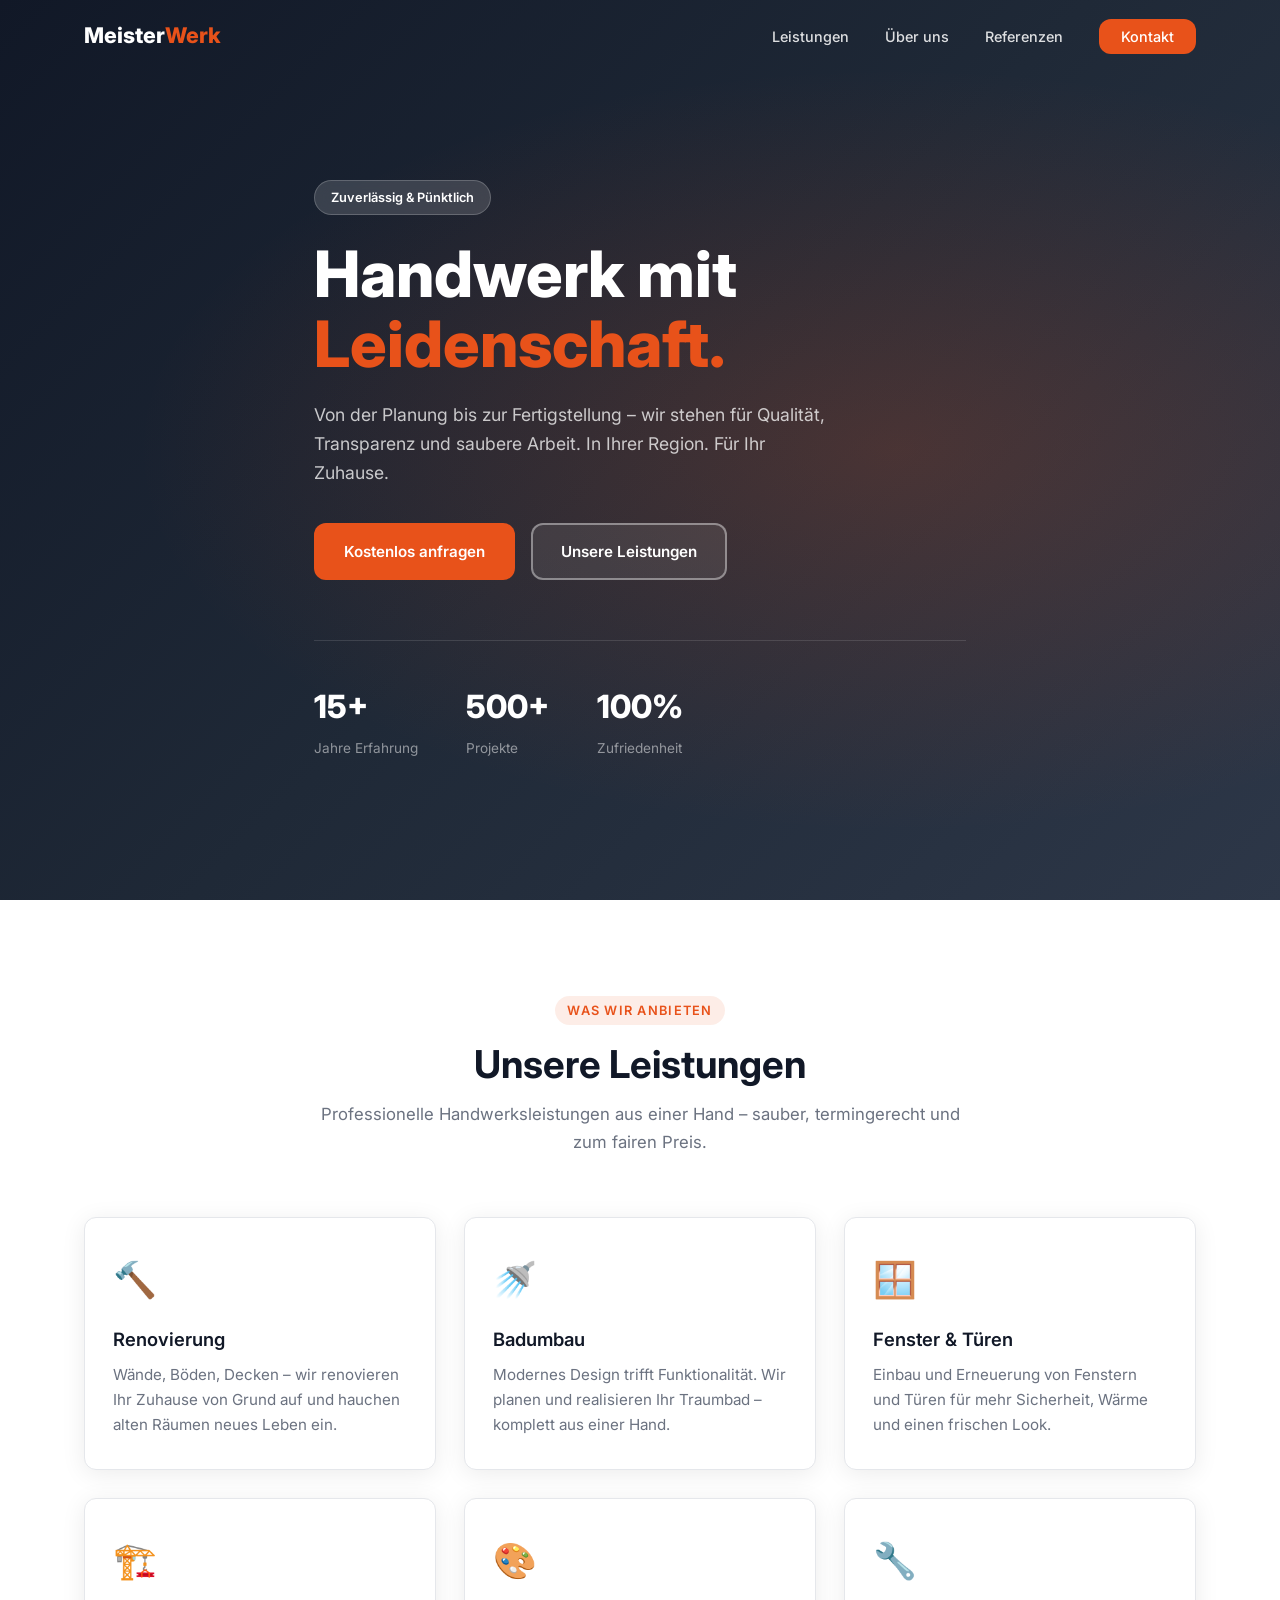
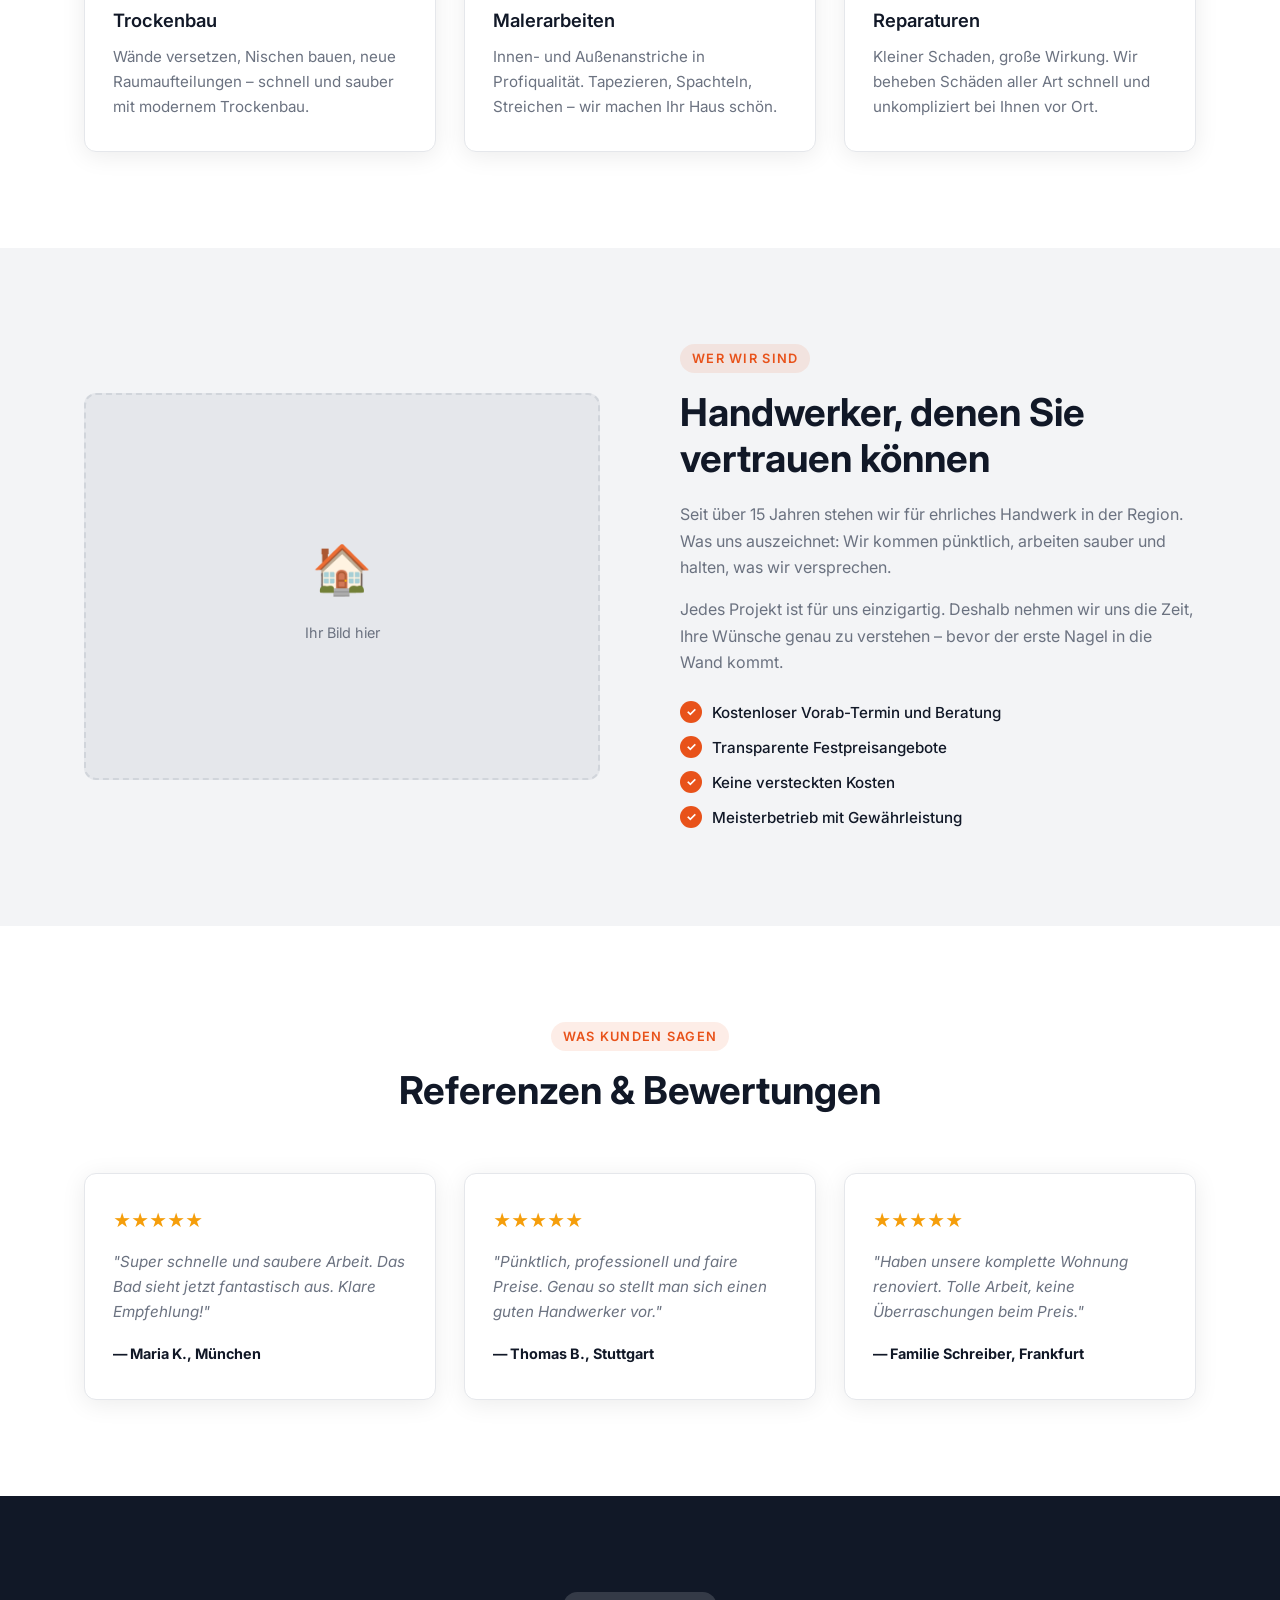
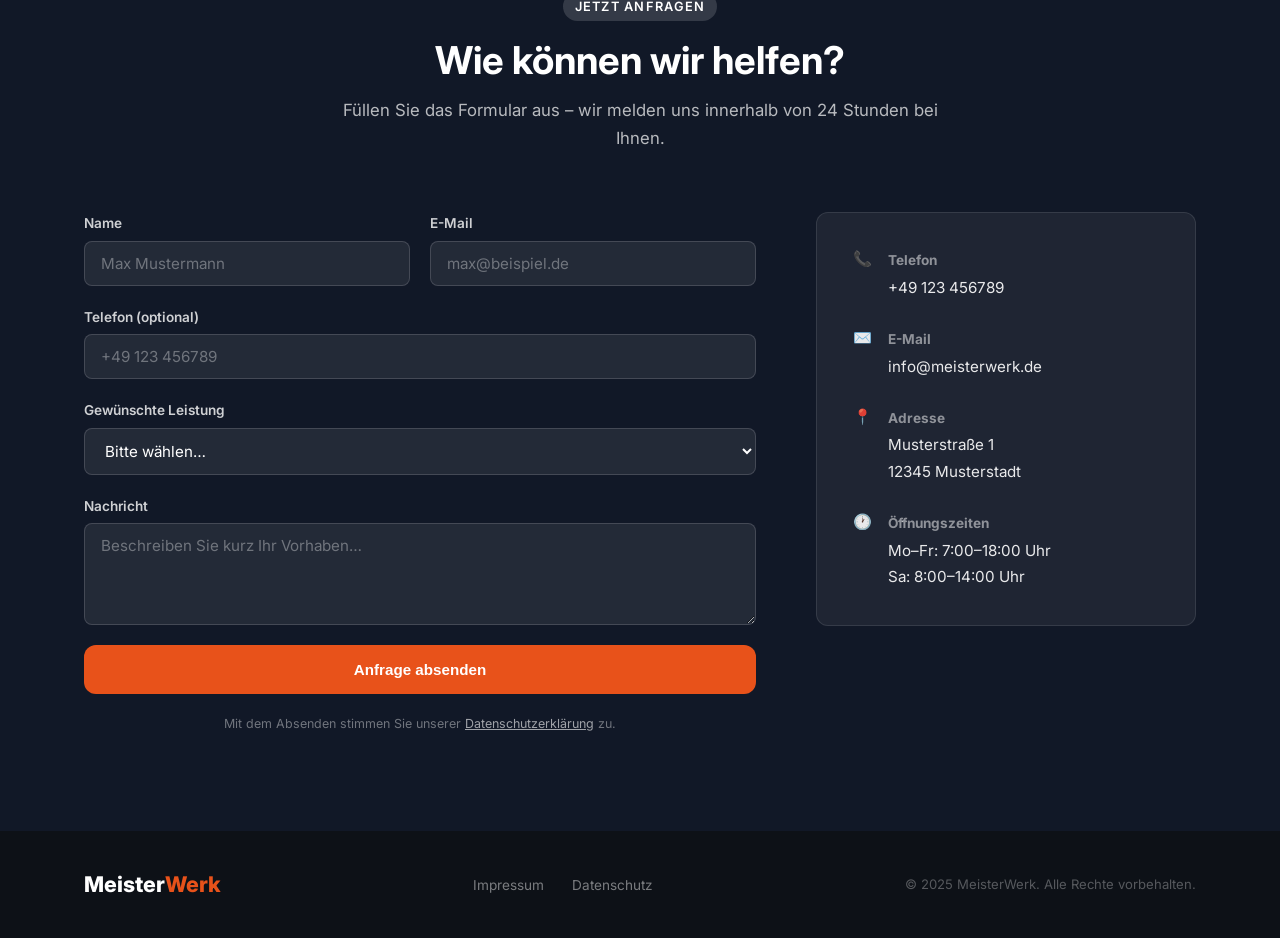
==== index.html @ 9e9d0359 "Initial handwerker website template One-page responsive website for craftsmen/tradespeople. Sections" ====
<!DOCTYPE html>
<html lang="de">
<head>
  <meta charset="UTF-8" />
  <meta name="viewport" content="width=device-width, initial-scale=1.0" />
  <title>MeisterWerk – Ihr Handwerker vor Ort</title>
  <link rel="stylesheet" href="style.css" />
  <link rel="preconnect" href="https://fonts.googleapis.com" />
  <link href="https://fonts.googleapis.com/css2?family=Inter:wght@400;500;600;700;800&display=swap" rel="stylesheet" />
</head>
<body>

  <!-- NAV -->
  <header class="header">
    <nav class="nav container">
      <a href="#" class="logo">Meister<span>Werk</span></a>
      <ul class="nav-links">
        <li><a href="#leistungen">Leistungen</a></li>
        <li><a href="#ueber-uns">Über uns</a></li>
        <li><a href="#referenzen">Referenzen</a></li>
        <li><a href="#kontakt" class="btn-nav">Kontakt</a></li>
      </ul>
      <button class="burger" aria-label="Menü öffnen">
        <span></span><span></span><span></span>
      </button>
    </nav>
  </header>

  <!-- HERO -->
  <section class="hero">
    <div class="hero-bg"></div>
    <div class="container hero-content">
      <span class="badge">Zuverlässig &amp; Pünktlich</span>
      <h1>Handwerk mit<br /><em>Leidenschaft.</em></h1>
      <p>Von der Planung bis zur Fertigstellung – wir stehen für Qualität, Transparenz und saubere Arbeit. In Ihrer Region. Für Ihr Zuhause.</p>
      <div class="hero-cta">
        <a href="#kontakt" class="btn btn-primary">Kostenlos anfragen</a>
        <a href="#leistungen" class="btn btn-outline">Unsere Leistungen</a>
      </div>
      <div class="hero-stats">
        <div class="stat">
          <strong>15+</strong>
          <span>Jahre Erfahrung</span>
        </div>
        <div class="stat">
          <strong>500+</strong>
          <span>Projekte</span>
        </div>
        <div class="stat">
          <strong>100%</strong>
          <span>Zufriedenheit</span>
        </div>
      </div>
    </div>
  </section>

  <!-- LEISTUNGEN -->
  <section class="section" id="leistungen">
    <div class="container">
      <div class="section-header">
        <span class="label">Was wir anbieten</span>
        <h2>Unsere Leistungen</h2>
        <p>Professionelle Handwerksleistungen aus einer Hand – sauber, termingerecht und zum fairen Preis.</p>
      </div>
      <div class="grid grid-3">
        <div class="card">
          <div class="card-icon">🔨</div>
          <h3>Renovierung</h3>
          <p>Wände, Böden, Decken – wir renovieren Ihr Zuhause von Grund auf und hauchen alten Räumen neues Leben ein.</p>
        </div>
        <div class="card">
          <div class="card-icon">🚿</div>
          <h3>Badumbau</h3>
          <p>Modernes Design trifft Funktionalität. Wir planen und realisieren Ihr Traumbad – komplett aus einer Hand.</p>
        </div>
        <div class="card">
          <div class="card-icon">🪟</div>
          <h3>Fenster &amp; Türen</h3>
          <p>Einbau und Erneuerung von Fenstern und Türen für mehr Sicherheit, Wärme und einen frischen Look.</p>
        </div>
        <div class="card">
          <div class="card-icon">🏗️</div>
          <h3>Trockenbau</h3>
          <p>Wände versetzen, Nischen bauen, neue Raumaufteilungen – schnell und sauber mit modernem Trockenbau.</p>
        </div>
        <div class="card">
          <div class="card-icon">🎨</div>
          <h3>Malerarbeiten</h3>
          <p>Innen- und Außenanstriche in Profiqualität. Tapezieren, Spachteln, Streichen – wir machen Ihr Haus schön.</p>
        </div>
        <div class="card">
          <div class="card-icon">🔧</div>
          <h3>Reparaturen</h3>
          <p>Kleiner Schaden, große Wirkung. Wir beheben Schäden aller Art schnell und unkompliziert bei Ihnen vor Ort.</p>
        </div>
      </div>
    </div>
  </section>

  <!-- UBER UNS -->
  <section class="section section-alt" id="ueber-uns">
    <div class="container about-grid">
      <div class="about-image">
        <div class="about-image-placeholder">
          <span>🏠</span>
          <p>Ihr Bild hier</p>
        </div>
      </div>
      <div class="about-text">
        <span class="label">Wer wir sind</span>
        <h2>Handwerker, denen Sie vertrauen können</h2>
        <p>Seit über 15 Jahren stehen wir für ehrliches Handwerk in der Region. Was uns auszeichnet: Wir kommen pünktlich, arbeiten sauber und halten, was wir versprechen.</p>
        <p>Jedes Projekt ist für uns einzigartig. Deshalb nehmen wir uns die Zeit, Ihre Wünsche genau zu verstehen – bevor der erste Nagel in die Wand kommt.</p>
        <ul class="check-list">
          <li>Kostenloser Vorab-Termin und Beratung</li>
          <li>Transparente Festpreisangebote</li>
          <li>Keine versteckten Kosten</li>
          <li>Meisterbetrieb mit Gewährleistung</li>
        </ul>
      </div>
    </div>
  </section>

  <!-- REFERENZEN -->
  <section class="section" id="referenzen">
    <div class="container">
      <div class="section-header">
        <span class="label">Was Kunden sagen</span>
        <h2>Referenzen &amp; Bewertungen</h2>
      </div>
      <div class="grid grid-3">
        <div class="testimonial">
          <div class="stars">★★★★★</div>
          <p>"Super schnelle und saubere Arbeit. Das Bad sieht jetzt fantastisch aus. Klare Empfehlung!"</p>
          <strong>— Maria K., München</strong>
        </div>
        <div class="testimonial">
          <div class="stars">★★★★★</div>
          <p>"Pünktlich, professionell und faire Preise. Genau so stellt man sich einen guten Handwerker vor."</p>
          <strong>— Thomas B., Stuttgart</strong>
        </div>
        <div class="testimonial">
          <div class="stars">★★★★★</div>
          <p>"Haben unsere komplette Wohnung renoviert. Tolle Arbeit, keine Überraschungen beim Preis."</p>
          <strong>— Familie Schreiber, Frankfurt</strong>
        </div>
      </div>
    </div>
  </section>

  <!-- KONTAKT -->
  <section class="section section-dark" id="kontakt">
    <div class="container">
      <div class="section-header section-header-light">
        <span class="label label-light">Jetzt anfragen</span>
        <h2>Wie können wir helfen?</h2>
        <p>Füllen Sie das Formular aus – wir melden uns innerhalb von 24 Stunden bei Ihnen.</p>
      </div>
      <div class="contact-grid">
        <form class="contact-form" onsubmit="handleSubmit(event)">
          <div class="form-row">
            <div class="form-group">
              <label for="name">Name</label>
              <input type="text" id="name" placeholder="Max Mustermann" required />
            </div>
            <div class="form-group">
              <label for="email">E-Mail</label>
              <input type="email" id="email" placeholder="max@beispiel.de" required />
            </div>
          </div>
          <div class="form-group">
            <label for="telefon">Telefon (optional)</label>
            <input type="tel" id="telefon" placeholder="+49 123 456789" />
          </div>
          <div class="form-group">
            <label for="leistung">Gewünschte Leistung</label>
            <select id="leistung">
              <option value="">Bitte wählen…</option>
              <option>Renovierung</option>
              <option>Badumbau</option>
              <option>Fenster &amp; Türen</option>
              <option>Trockenbau</option>
              <option>Malerarbeiten</option>
              <option>Reparaturen</option>
              <option>Sonstiges</option>
            </select>
          </div>
          <div class="form-group">
            <label for="nachricht">Nachricht</label>
            <textarea id="nachricht" rows="4" placeholder="Beschreiben Sie kurz Ihr Vorhaben…"></textarea>
          </div>
          <button type="submit" class="btn btn-primary btn-full">Anfrage absenden</button>
          <p class="form-note">Mit dem Absenden stimmen Sie unserer <a href="#">Datenschutzerklärung</a> zu.</p>
        </form>
        <div class="contact-info">
          <div class="contact-item">
            <span class="contact-icon">📞</span>
            <div>
              <strong>Telefon</strong>
              <a href="tel:+49123456789">+49 123 456789</a>
            </div>
          </div>
          <div class="contact-item">
            <span class="contact-icon">✉️</span>
            <div>
              <strong>E-Mail</strong>
              <a href="mailto:info@meisterwerk.de">info@meisterwerk.de</a>
            </div>
          </div>
          <div class="contact-item">
            <span class="contact-icon">📍</span>
            <div>
              <strong>Adresse</strong>
              <span>Musterstraße 1<br />12345 Musterstadt</span>
            </div>
          </div>
          <div class="contact-item">
            <span class="contact-icon">🕐</span>
            <div>
              <strong>Öffnungszeiten</strong>
              <span>Mo–Fr: 7:00–18:00 Uhr<br />Sa: 8:00–14:00 Uhr</span>
            </div>
          </div>
        </div>
      </div>
    </div>
  </section>

  <!-- FOOTER -->
  <footer class="footer">
    <div class="container footer-inner">
      <a href="#" class="logo">Meister<span>Werk</span></a>
      <ul class="footer-links">
        <li><a href="#">Impressum</a></li>
        <li><a href="#">Datenschutz</a></li>
      </ul>
      <p class="footer-copy">© 2025 MeisterWerk. Alle Rechte vorbehalten.</p>
    </div>
  </footer>

  <script src="main.js"></script>
</body>
</html>
---- style.css ----
/* ===== RESET & BASE ===== */
*, *::before, *::after { box-sizing: border-box; margin: 0; padding: 0; }

:root {
  --primary: #E8521A;
  --primary-dark: #C94210;
  --dark: #111827;
  --dark-2: #1F2937;
  --gray: #6B7280;
  --gray-light: #F3F4F6;
  --white: #FFFFFF;
  --radius: 12px;
  --shadow: 0 4px 24px rgba(0,0,0,.08);
  --transition: .25s ease;
}

html { scroll-behavior: smooth; }

body {
  font-family: 'Inter', sans-serif;
  color: var(--dark);
  line-height: 1.65;
  background: var(--white);
}

a { color: inherit; text-decoration: none; }
img { max-width: 100%; display: block; }

/* ===== LAYOUT ===== */
.container {
  width: 100%;
  max-width: 1160px;
  margin: 0 auto;
  padding: 0 24px;
}

.section { padding: 96px 0; }
.section-alt { background: var(--gray-light); }
.section-dark { background: var(--dark); color: var(--white); }

.grid { display: grid; gap: 28px; }
.grid-3 { grid-template-columns: repeat(3, 1fr); }

/* ===== TYPOGRAPHY ===== */
h1 { font-size: clamp(2.4rem, 5vw, 4rem); font-weight: 800; line-height: 1.1; }
h2 { font-size: clamp(1.8rem, 3vw, 2.6rem); font-weight: 700; line-height: 1.2; }
h3 { font-size: 1.15rem; font-weight: 600; margin-bottom: 8px; }

em { font-style: normal; color: var(--primary); }

.label {
  display: inline-block;
  font-size: .8rem;
  font-weight: 600;
  letter-spacing: .1em;
  text-transform: uppercase;
  color: var(--primary);
  background: rgba(232,82,26,.1);
  padding: 4px 12px;
  border-radius: 100px;
  margin-bottom: 16px;
}
.label-light { color: var(--white); background: rgba(255,255,255,.15); }

.section-header { text-align: center; max-width: 640px; margin: 0 auto 60px; }
.section-header p { color: var(--gray); margin-top: 14px; font-size: 1.05rem; }
.section-header-light h2 { color: var(--white); }
.section-header-light p { color: rgba(255,255,255,.7); }

/* ===== BUTTONS ===== */
.btn {
  display: inline-flex;
  align-items: center;
  gap: 8px;
  padding: 14px 28px;
  border-radius: var(--radius);
  font-size: .95rem;
  font-weight: 600;
  cursor: pointer;
  transition: var(--transition);
  border: 2px solid transparent;
}
.btn-primary {
  background: var(--primary);
  color: var(--white);
}
.btn-primary:hover { background: var(--primary-dark); transform: translateY(-2px); }
.btn-outline {
  border-color: rgba(255,255,255,.4);
  color: var(--white);
  background: rgba(255,255,255,.08);
}
.btn-outline:hover { background: rgba(255,255,255,.15); }
.btn-full { width: 100%; justify-content: center; }
.btn-nav {
  background: var(--primary);
  color: var(--white) !important;
  padding: 9px 22px;
  border-radius: var(--radius);
  font-weight: 600;
}
.btn-nav:hover { background: var(--primary-dark); }

.badge {
  display: inline-block;
  background: rgba(255,255,255,.15);
  backdrop-filter: blur(8px);
  border: 1px solid rgba(255,255,255,.2);
  color: var(--white);
  font-size: .8rem;
  font-weight: 600;
  padding: 6px 16px;
  border-radius: 100px;
  margin-bottom: 24px;
}

/* ===== HEADER / NAV ===== */
.header {
  position: fixed;
  top: 0; left: 0; right: 0;
  z-index: 100;
  transition: background var(--transition), box-shadow var(--transition);
}
.header.scrolled {
  background: rgba(255,255,255,.95);
  backdrop-filter: blur(12px);
  box-shadow: 0 1px 16px rgba(0,0,0,.08);
}

.nav {
  display: flex;
  align-items: center;
  justify-content: space-between;
  height: 72px;
}

.logo {
  font-size: 1.35rem;
  font-weight: 800;
  color: var(--white);
  transition: color var(--transition);
}
.logo span { color: var(--primary); }
.header.scrolled .logo { color: var(--dark); }

.nav-links {
  display: flex;
  align-items: center;
  gap: 36px;
  list-style: none;
}
.nav-links a {
  color: rgba(255,255,255,.85);
  font-size: .9rem;
  font-weight: 500;
  transition: color var(--transition);
}
.nav-links a:hover { color: var(--white); }
.header.scrolled .nav-links a { color: var(--dark); }
.header.scrolled .nav-links a:hover { color: var(--primary); }

.burger {
  display: none;
  flex-direction: column;
  gap: 5px;
  background: none;
  border: none;
  cursor: pointer;
  padding: 4px;
}
.burger span {
  display: block;
  width: 24px;
  height: 2px;
  background: var(--white);
  border-radius: 2px;
  transition: var(--transition);
}
.header.scrolled .burger span { background: var(--dark); }

/* ===== HERO ===== */
.hero {
  position: relative;
  min-height: 100vh;
  display: flex;
  align-items: center;
  overflow: hidden;
}

.hero-bg {
  position: absolute;
  inset: 0;
  background: linear-gradient(135deg, #111827 0%, #1F2937 50%, #2D3748 100%);
  z-index: 0;
}
.hero-bg::after {
  content: '';
  position: absolute;
  inset: 0;
  background: radial-gradient(ellipse at 70% 50%, rgba(232,82,26,.2) 0%, transparent 60%);
}

.hero-content {
  position: relative;
  z-index: 1;
  color: var(--white);
  padding-top: 120px;
  padding-bottom: 80px;
  max-width: 700px;
}

.hero-content p {
  font-size: 1.1rem;
  color: rgba(255,255,255,.75);
  margin: 20px 0 36px;
  max-width: 520px;
}

.hero-cta {
  display: flex;
  gap: 16px;
  flex-wrap: wrap;
}

.hero-stats {
  display: flex;
  gap: 48px;
  margin-top: 60px;
  padding-top: 40px;
  border-top: 1px solid rgba(255,255,255,.12);
}
.stat strong {
  display: block;
  font-size: 2rem;
  font-weight: 800;
  color: var(--white);
}
.stat span {
  font-size: .85rem;
  color: rgba(255,255,255,.5);
}

/* ===== CARDS ===== */
.card {
  background: var(--white);
  border-radius: var(--radius);
  padding: 32px 28px;
  box-shadow: var(--shadow);
  transition: transform var(--transition), box-shadow var(--transition);
  border: 1px solid #E5E7EB;
}
.card:hover { transform: translateY(-6px); box-shadow: 0 12px 40px rgba(0,0,0,.12); }

.card-icon {
  font-size: 2.2rem;
  margin-bottom: 16px;
  display: block;
}

.card p { color: var(--gray); font-size: .95rem; }

/* ===== ABOUT ===== */
.about-grid {
  display: grid;
  grid-template-columns: 1fr 1fr;
  gap: 80px;
  align-items: center;
}

.about-image-placeholder {
  aspect-ratio: 4/3;
  background: #E5E7EB;
  border-radius: var(--radius);
  display: flex;
  flex-direction: column;
  align-items: center;
  justify-content: center;
  gap: 12px;
  color: var(--gray);
  font-size: .9rem;
  border: 2px dashed #D1D5DB;
}
.about-image-placeholder span { font-size: 3rem; }

.about-text .label { margin-bottom: 16px; }
.about-text h2 { margin-bottom: 20px; }
.about-text p { color: var(--gray); margin-bottom: 16px; }

.check-list {
  list-style: none;
  margin-top: 24px;
  display: flex;
  flex-direction: column;
  gap: 10px;
}
.check-list li {
  display: flex;
  align-items: center;
  gap: 10px;
  font-size: .95rem;
  font-weight: 500;
}
.check-list li::before {
  content: '✓';
  display: flex;
  align-items: center;
  justify-content: center;
  width: 22px;
  height: 22px;
  background: var(--primary);
  color: var(--white);
  border-radius: 50%;
  font-size: .75rem;
  font-weight: 700;
  flex-shrink: 0;
}

/* ===== TESTIMONIALS ===== */
.testimonial {
  background: var(--white);
  border-radius: var(--radius);
  padding: 32px 28px;
  box-shadow: var(--shadow);
  border: 1px solid #E5E7EB;
}
.stars { color: #F59E0B; font-size: 1.1rem; margin-bottom: 14px; }
.testimonial p { color: var(--gray); margin-bottom: 16px; font-style: italic; font-size: .95rem; }
.testimonial strong { font-size: .9rem; }

/* ===== CONTACT ===== */
.contact-grid {
  display: grid;
  grid-template-columns: 1fr 380px;
  gap: 60px;
  align-items: start;
}

.contact-form { display: flex; flex-direction: column; gap: 20px; }

.form-row { display: grid; grid-template-columns: 1fr 1fr; gap: 20px; }

.form-group { display: flex; flex-direction: column; gap: 6px; }
.form-group label { font-size: .85rem; font-weight: 600; color: rgba(255,255,255,.8); }

.form-group input,
.form-group select,
.form-group textarea {
  padding: 12px 16px;
  border-radius: 8px;
  border: 1px solid rgba(255,255,255,.15);
  background: rgba(255,255,255,.08);
  color: var(--white);
  font-size: .95rem;
  font-family: inherit;
  transition: border-color var(--transition);
  outline: none;
}
.form-group input::placeholder,
.form-group textarea::placeholder { color: rgba(255,255,255,.35); }
.form-group input:focus,
.form-group select:focus,
.form-group textarea:focus { border-color: var(--primary); }

.form-group select option { background: var(--dark-2); }

.form-note { font-size: .78rem; color: rgba(255,255,255,.4); text-align: center; }
.form-note a { color: rgba(255,255,255,.6); text-decoration: underline; }

.contact-info {
  display: flex;
  flex-direction: column;
  gap: 28px;
  padding: 36px;
  background: rgba(255,255,255,.06);
  border-radius: var(--radius);
  border: 1px solid rgba(255,255,255,.1);
  align-self: start;
}

.contact-item {
  display: flex;
  gap: 16px;
  align-items: flex-start;
}
.contact-icon { font-size: 1.4rem; flex-shrink: 0; line-height: 1; margin-top: 2px; }
.contact-item strong { display: block; font-size: .85rem; color: rgba(255,255,255,.5); margin-bottom: 2px; }
.contact-item a, .contact-item span { font-size: .95rem; color: rgba(255,255,255,.9); }
.contact-item a:hover { color: var(--primary); }

/* ===== FOOTER ===== */
.footer { background: #0D1117; padding: 36px 0; }
.footer-inner {
  display: flex;
  align-items: center;
  justify-content: space-between;
  flex-wrap: wrap;
  gap: 16px;
}
.footer .logo { color: var(--white); }
.footer-links { display: flex; gap: 28px; list-style: none; }
.footer-links a { color: rgba(255,255,255,.45); font-size: .85rem; }
.footer-links a:hover { color: var(--white); }
.footer-copy { color: rgba(255,255,255,.3); font-size: .82rem; }

/* ===== RESPONSIVE ===== */
@media (max-width: 1024px) {
  .grid-3 { grid-template-columns: repeat(2, 1fr); }
  .about-grid { gap: 48px; }
  .contact-grid { grid-template-columns: 1fr; }
  .contact-info { flex-direction: row; flex-wrap: wrap; }
  .contact-item { flex: 1 1 200px; }
}

@media (max-width: 768px) {
  .section { padding: 64px 0; }
  .nav-links { display: none; }
  .burger { display: flex; }
  .grid-3 { grid-template-columns: 1fr; }
  .about-grid { grid-template-columns: 1fr; }
  .about-image { order: -1; }
  .hero-stats { gap: 28px; flex-wrap: wrap; }
  .form-row { grid-template-columns: 1fr; }
  .footer-inner { flex-direction: column; text-align: center; }
  .contact-info { flex-direction: column; }
}

@media (max-width: 480px) {
  .hero-cta { flex-direction: column; }
  .btn { justify-content: center; }
}
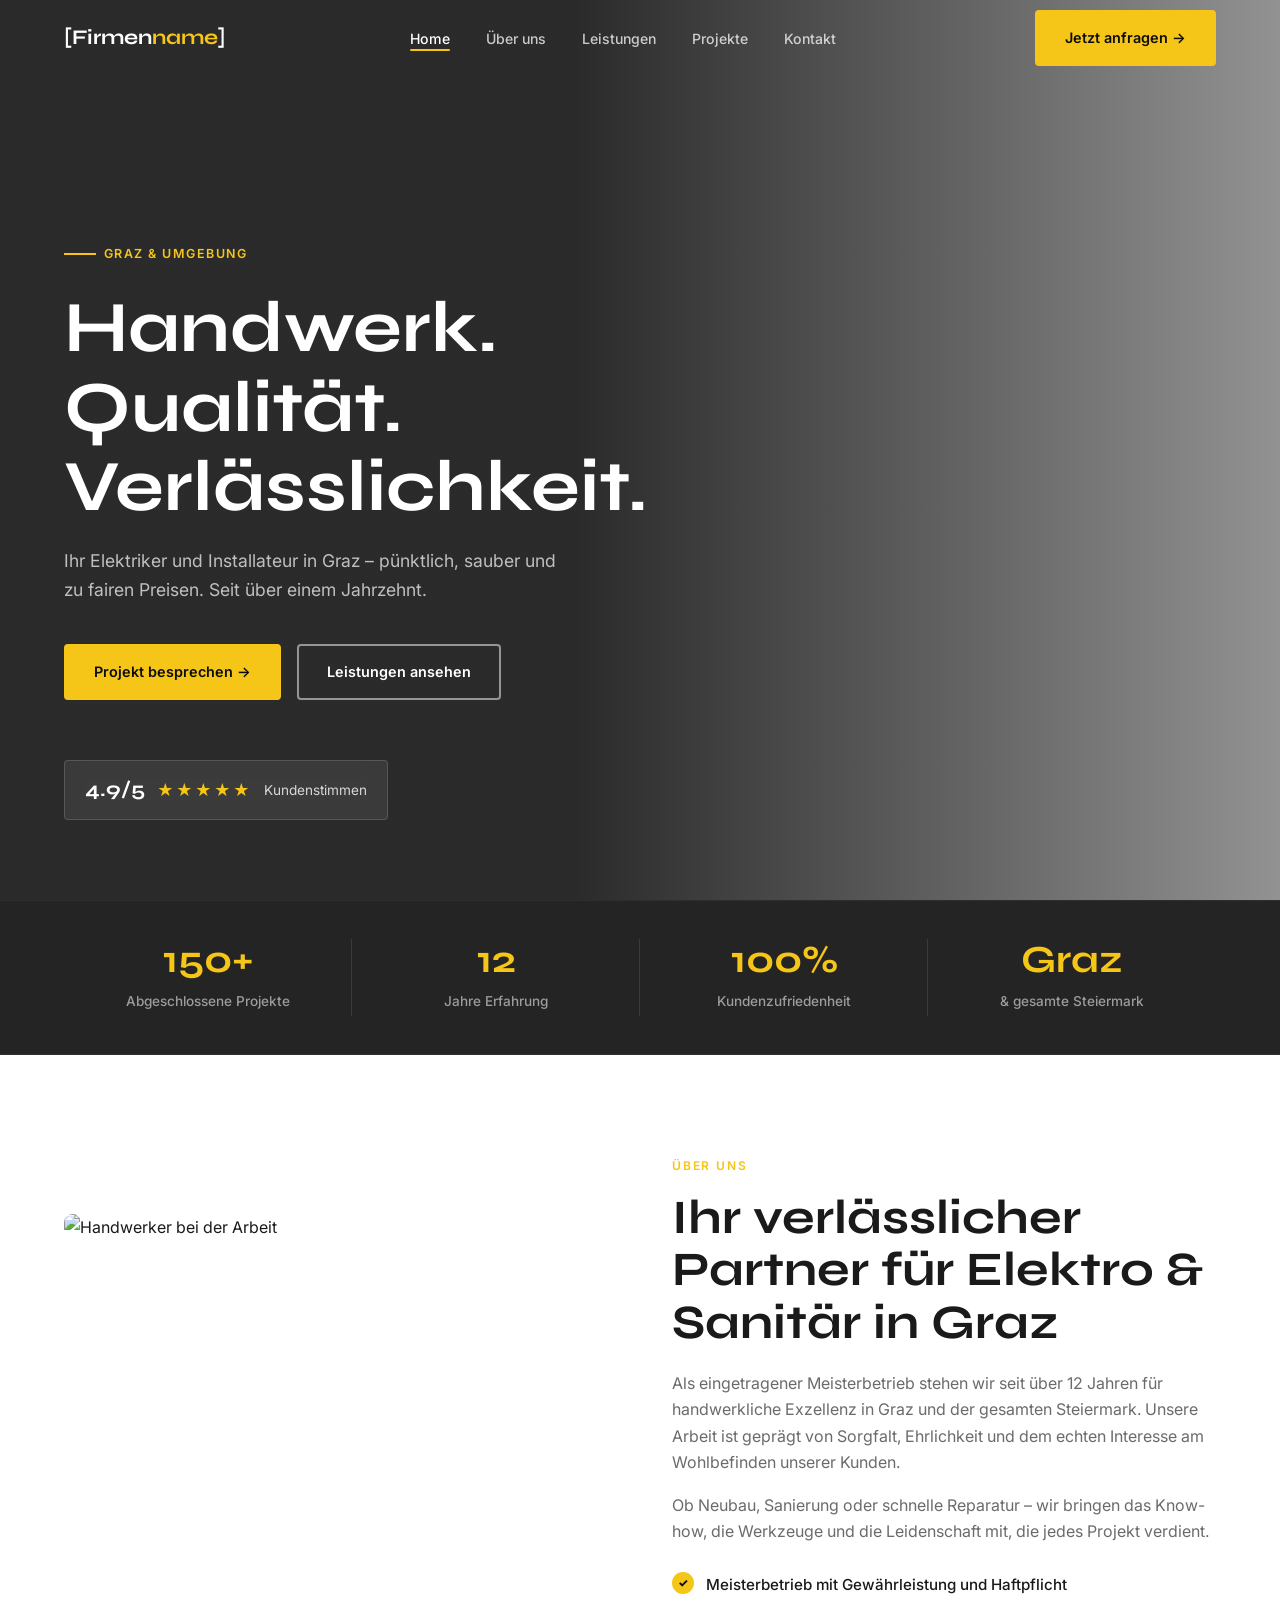
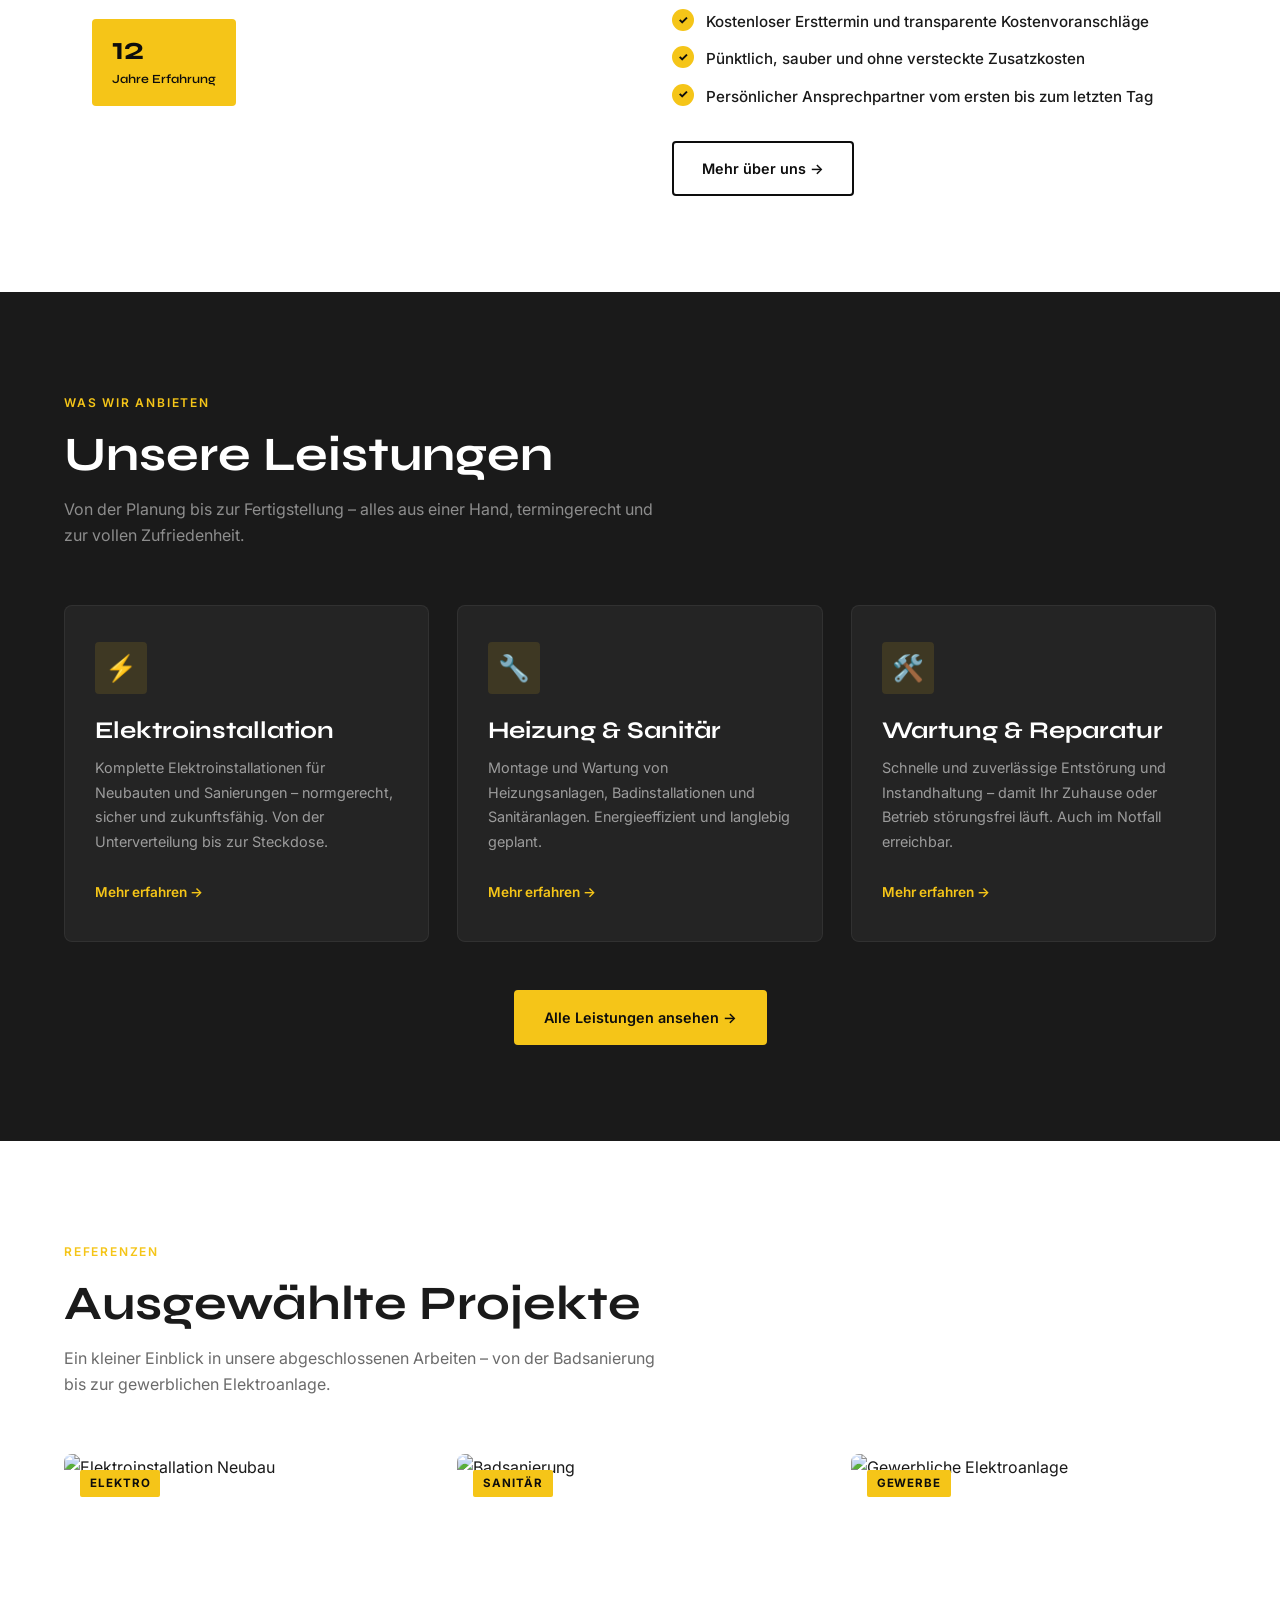
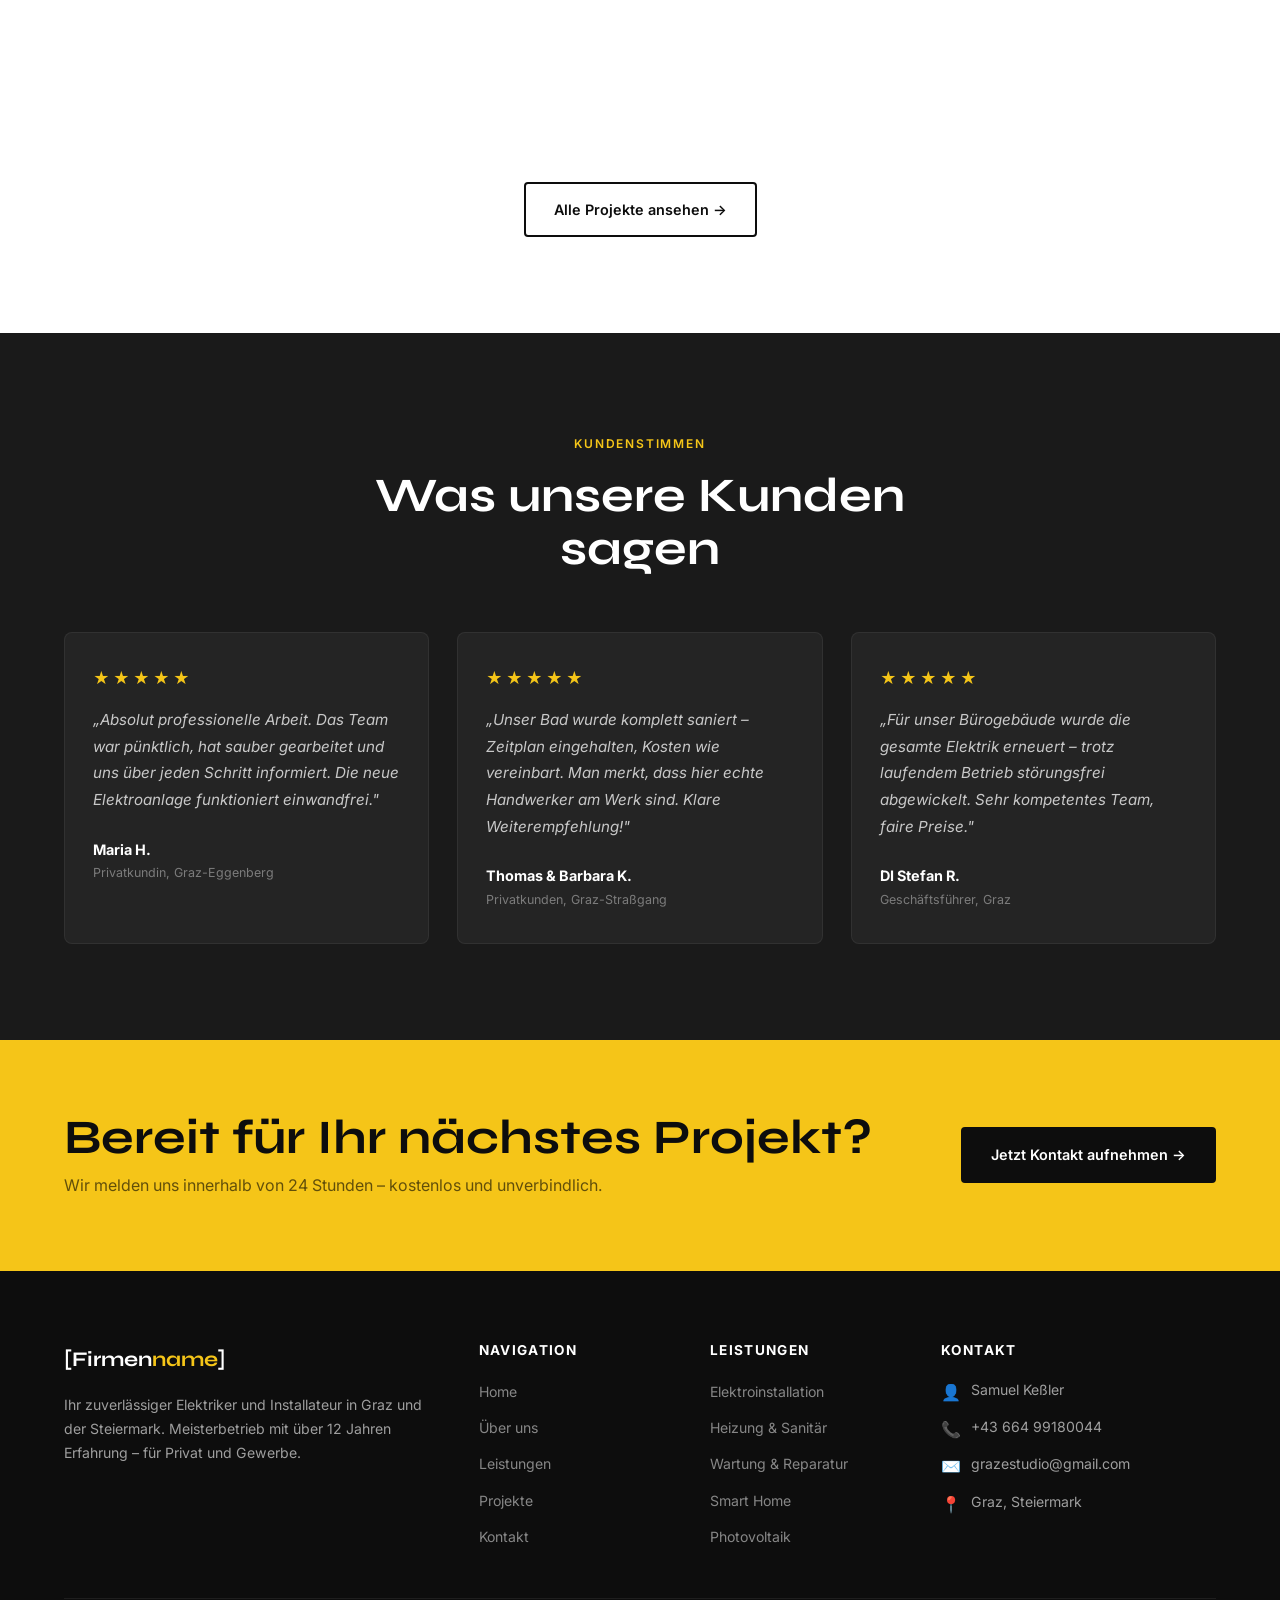
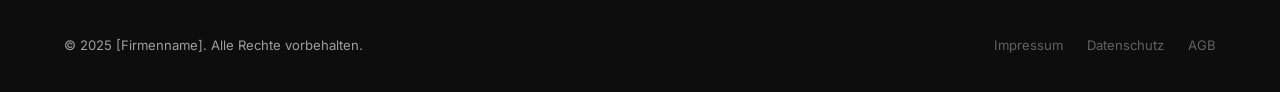
==== commit a85937e0: "Build complete multi-page handwerker website 5 pages: index, leistungen, projekte, ueber-uns, kontak" ====
--- a/index.html
+++ b/index.html
@@ -3,241 +3,301 @@
 <head>
   <meta charset="UTF-8" />
   <meta name="viewport" content="width=device-width, initial-scale=1.0" />
-  <title>MeisterWerk – Ihr Handwerker vor Ort</title>
-  <link rel="stylesheet" href="style.css" />
+  <title>[Firmenname] – Elektriker &amp; Installateur in Graz</title>
+  <meta name="description" content="Ihr zuverlässiger Elektriker und Installateur in Graz. Professionelle Elektroinstallation, Heizung & Sanitär, Wartung und Reparatur." />
   <link rel="preconnect" href="https://fonts.googleapis.com" />
-  <link href="https://fonts.googleapis.com/css2?family=Inter:wght@400;500;600;700;800&display=swap" rel="stylesheet" />
+  <link href="https://fonts.googleapis.com/css2?family=Inter:wght@400;500;600;700&family=Syne:wght@600;700;800&display=swap" rel="stylesheet" />
+  <link rel="stylesheet" href="css/style.css" />
 </head>
 <body>
 
-  <!-- NAV -->
-  <header class="header">
-    <nav class="nav container">
-      <a href="#" class="logo">Meister<span>Werk</span></a>
-      <ul class="nav-links">
-        <li><a href="#leistungen">Leistungen</a></li>
-        <li><a href="#ueber-uns">Über uns</a></li>
-        <li><a href="#referenzen">Referenzen</a></li>
-        <li><a href="#kontakt" class="btn-nav">Kontakt</a></li>
-      </ul>
-      <button class="burger" aria-label="Menü öffnen">
-        <span></span><span></span><span></span>
-      </button>
+  <!-- NAVIGATION -->
+  <header class="nav" id="nav">
+    <div class="container">
+      <div class="nav__inner">
+        <a href="index.html" class="nav__logo">[Firmen<span>name</span>]</a>
+        <nav>
+          <ul class="nav__links">
+            <li><a href="index.html">Home</a></li>
+            <li><a href="ueber-uns.html">Über uns</a></li>
+            <li><a href="leistungen.html">Leistungen</a></li>
+            <li><a href="projekte.html">Projekte</a></li>
+            <li><a href="kontakt.html">Kontakt</a></li>
+          </ul>
+        </nav>
+        <a href="kontakt.html" class="btn btn--yellow nav__cta">Jetzt anfragen →</a>
+        <button class="nav__burger" aria-label="Menü öffnen" aria-expanded="false">
+          <span></span><span></span><span></span>
+        </button>
+      </div>
+    </div>
+    <nav class="nav__mobile">
+      <a href="index.html">Home</a>
+      <a href="ueber-uns.html">Über uns</a>
+      <a href="leistungen.html">Leistungen</a>
+      <a href="projekte.html">Projekte</a>
+      <a href="kontakt.html">Kontakt</a>
+      <a href="kontakt.html" class="btn btn--yellow">Jetzt anfragen →</a>
     </nav>
   </header>
 
   <!-- HERO -->
   <section class="hero">
-    <div class="hero-bg"></div>
-    <div class="container hero-content">
-      <span class="badge">Zuverlässig &amp; Pünktlich</span>
-      <h1>Handwerk mit<br /><em>Leidenschaft.</em></h1>
-      <p>Von der Planung bis zur Fertigstellung – wir stehen für Qualität, Transparenz und saubere Arbeit. In Ihrer Region. Für Ihr Zuhause.</p>
-      <div class="hero-cta">
-        <a href="#kontakt" class="btn btn-primary">Kostenlos anfragen</a>
-        <a href="#leistungen" class="btn btn-outline">Unsere Leistungen</a>
-      </div>
-      <div class="hero-stats">
-        <div class="stat">
-          <strong>15+</strong>
-          <span>Jahre Erfahrung</span>
-        </div>
-        <div class="stat">
-          <strong>500+</strong>
-          <span>Projekte</span>
-        </div>
-        <div class="stat">
-          <strong>100%</strong>
-          <span>Zufriedenheit</span>
+    <div class="hero__bg" style="background-image: url('https://picsum.photos/1600/900?random=10');"></div>
+    <div class="container">
+      <div class="hero__content">
+        <div class="hero__label">Graz &amp; Umgebung</div>
+        <h1 class="hero__title">Handwerk.<br />Qualität.<br />Verlässlichkeit.</h1>
+        <p class="hero__sub">Ihr Elektriker und Installateur in Graz – pünktlich, sauber und zu fairen Preisen. Seit über einem Jahrzehnt.</p>
+        <div class="hero__cta">
+          <a href="kontakt.html" class="btn btn--yellow">Projekt besprechen →</a>
+          <a href="leistungen.html" class="btn btn--outline-white">Leistungen ansehen</a>
+        </div>
+        <div class="hero__badge">
+          <span class="hero__badge-score">4.9/5</span>
+          <span class="hero__badge-stars">★★★★★</span>
+          <span class="hero__badge-text">Kundenstimmen</span>
+        </div>
+      </div>
+    </div>
+  </section>
+
+  <!-- STATS BAR -->
+  <div class="stats section--black">
+    <div class="container">
+      <div class="stats__inner">
+        <div class="stats__item fade-up">
+          <span class="stats__number">150+</span>
+          <span class="stats__label">Abgeschlossene Projekte</span>
+        </div>
+        <div class="stats__item fade-up">
+          <span class="stats__number">12</span>
+          <span class="stats__label">Jahre Erfahrung</span>
+        </div>
+        <div class="stats__item fade-up">
+          <span class="stats__number">100%</span>
+          <span class="stats__label">Kundenzufriedenheit</span>
+        </div>
+        <div class="stats__item fade-up">
+          <span class="stats__number">Graz</span>
+          <span class="stats__label">&amp; gesamte Steiermark</span>
+        </div>
+      </div>
+    </div>
+  </div>
+
+  <!-- ÜBER UNS -->
+  <section class="section">
+    <div class="container">
+      <div class="grid-2">
+        <div class="about__image fade-up">
+          <img src="https://picsum.photos/700/520?random=20" alt="Handwerker bei der Arbeit" width="700" height="520" />
+          <div class="about__image-badge">
+            <strong>12</strong>
+            <span>Jahre Erfahrung</span>
+          </div>
+        </div>
+        <div class="about__text fade-up">
+          <span class="eyebrow">Über uns</span>
+          <h2>Ihr verlässlicher Partner für Elektro &amp; Sanitär in Graz</h2>
+          <p>Als eingetragener Meisterbetrieb stehen wir seit über 12 Jahren für handwerkliche Exzellenz in Graz und der gesamten Steiermark. Unsere Arbeit ist geprägt von Sorgfalt, Ehrlichkeit und dem echten Interesse am Wohlbefinden unserer Kunden.</p>
+          <p>Ob Neubau, Sanierung oder schnelle Reparatur – wir bringen das Know-how, die Werkzeuge und die Leidenschaft mit, die jedes Projekt verdient.</p>
+          <ul class="check-list">
+            <li>Meisterbetrieb mit Gewährleistung und Haftpflicht</li>
+            <li>Kostenloser Ersttermin und transparente Kostenvoranschläge</li>
+            <li>Pünktlich, sauber und ohne versteckte Zusatzkosten</li>
+            <li>Persönlicher Ansprechpartner vom ersten bis zum letzten Tag</li>
+          </ul>
+          <a href="ueber-uns.html" class="btn btn--outline-black" style="margin-top: 32px;">Mehr über uns →</a>
         </div>
       </div>
     </div>
   </section>
 
   <!-- LEISTUNGEN -->
-  <section class="section" id="leistungen">
+  <section class="section section--dark">
+    <div class="container">
+      <div class="section-header section-header--dark">
+        <span class="eyebrow">Was wir anbieten</span>
+        <h2>Unsere Leistungen</h2>
+        <p>Von der Planung bis zur Fertigstellung – alles aus einer Hand, termingerecht und zur vollen Zufriedenheit.</p>
+      </div>
+      <div class="grid-3">
+        <div class="service-card fade-up">
+          <div class="service-card__icon">⚡</div>
+          <h3>Elektroinstallation</h3>
+          <p>Komplette Elektroinstallationen für Neubauten und Sanierungen – normgerecht, sicher und zukunftsfähig. Von der Unterverteilung bis zur Steckdose.</p>
+          <a href="leistungen.html" class="service-card__link">Mehr erfahren →</a>
+        </div>
+        <div class="service-card fade-up">
+          <div class="service-card__icon">🔧</div>
+          <h3>Heizung &amp; Sanitär</h3>
+          <p>Montage und Wartung von Heizungsanlagen, Badinstallationen und Sanitäranlagen. Energie­effizient und langlebig geplant.</p>
+          <a href="leistungen.html" class="service-card__link">Mehr erfahren →</a>
+        </div>
+        <div class="service-card fade-up">
+          <div class="service-card__icon">🛠️</div>
+          <h3>Wartung &amp; Reparatur</h3>
+          <p>Schnelle und zuverlässige Entstörung und Instandhaltung – damit Ihr Zuhause oder Betrieb störungsfrei läuft. Auch im Notfall erreichbar.</p>
+          <a href="leistungen.html" class="service-card__link">Mehr erfahren →</a>
+        </div>
+      </div>
+      <div style="text-align:center; margin-top: 48px;">
+        <a href="leistungen.html" class="btn btn--yellow">Alle Leistungen ansehen →</a>
+      </div>
+    </div>
+  </section>
+
+  <!-- PROJEKTE / REFERENZEN -->
+  <section class="section">
     <div class="container">
       <div class="section-header">
-        <span class="label">Was wir anbieten</span>
-        <h2>Unsere Leistungen</h2>
-        <p>Professionelle Handwerksleistungen aus einer Hand – sauber, termingerecht und zum fairen Preis.</p>
-      </div>
-      <div class="grid grid-3">
-        <div class="card">
-          <div class="card-icon">🔨</div>
-          <h3>Renovierung</h3>
-          <p>Wände, Böden, Decken – wir renovieren Ihr Zuhause von Grund auf und hauchen alten Räumen neues Leben ein.</p>
-        </div>
-        <div class="card">
-          <div class="card-icon">🚿</div>
-          <h3>Badumbau</h3>
-          <p>Modernes Design trifft Funktionalität. Wir planen und realisieren Ihr Traumbad – komplett aus einer Hand.</p>
-        </div>
-        <div class="card">
-          <div class="card-icon">🪟</div>
-          <h3>Fenster &amp; Türen</h3>
-          <p>Einbau und Erneuerung von Fenstern und Türen für mehr Sicherheit, Wärme und einen frischen Look.</p>
-        </div>
-        <div class="card">
-          <div class="card-icon">🏗️</div>
-          <h3>Trockenbau</h3>
-          <p>Wände versetzen, Nischen bauen, neue Raumaufteilungen – schnell und sauber mit modernem Trockenbau.</p>
-        </div>
-        <div class="card">
-          <div class="card-icon">🎨</div>
-          <h3>Malerarbeiten</h3>
-          <p>Innen- und Außenanstriche in Profiqualität. Tapezieren, Spachteln, Streichen – wir machen Ihr Haus schön.</p>
-        </div>
-        <div class="card">
-          <div class="card-icon">🔧</div>
-          <h3>Reparaturen</h3>
-          <p>Kleiner Schaden, große Wirkung. Wir beheben Schäden aller Art schnell und unkompliziert bei Ihnen vor Ort.</p>
-        </div>
-      </div>
-    </div>
-  </section>
-
-  <!-- UBER UNS -->
-  <section class="section section-alt" id="ueber-uns">
-    <div class="container about-grid">
-      <div class="about-image">
-        <div class="about-image-placeholder">
-          <span>🏠</span>
-          <p>Ihr Bild hier</p>
-        </div>
-      </div>
-      <div class="about-text">
-        <span class="label">Wer wir sind</span>
-        <h2>Handwerker, denen Sie vertrauen können</h2>
-        <p>Seit über 15 Jahren stehen wir für ehrliches Handwerk in der Region. Was uns auszeichnet: Wir kommen pünktlich, arbeiten sauber und halten, was wir versprechen.</p>
-        <p>Jedes Projekt ist für uns einzigartig. Deshalb nehmen wir uns die Zeit, Ihre Wünsche genau zu verstehen – bevor der erste Nagel in die Wand kommt.</p>
-        <ul class="check-list">
-          <li>Kostenloser Vorab-Termin und Beratung</li>
-          <li>Transparente Festpreisangebote</li>
-          <li>Keine versteckten Kosten</li>
-          <li>Meisterbetrieb mit Gewährleistung</li>
-        </ul>
-      </div>
-    </div>
-  </section>
-
-  <!-- REFERENZEN -->
-  <section class="section" id="referenzen">
-    <div class="container">
-      <div class="section-header">
-        <span class="label">Was Kunden sagen</span>
-        <h2>Referenzen &amp; Bewertungen</h2>
-      </div>
-      <div class="grid grid-3">
-        <div class="testimonial">
-          <div class="stars">★★★★★</div>
-          <p>"Super schnelle und saubere Arbeit. Das Bad sieht jetzt fantastisch aus. Klare Empfehlung!"</p>
-          <strong>— Maria K., München</strong>
-        </div>
-        <div class="testimonial">
-          <div class="stars">★★★★★</div>
-          <p>"Pünktlich, professionell und faire Preise. Genau so stellt man sich einen guten Handwerker vor."</p>
-          <strong>— Thomas B., Stuttgart</strong>
-        </div>
-        <div class="testimonial">
-          <div class="stars">★★★★★</div>
-          <p>"Haben unsere komplette Wohnung renoviert. Tolle Arbeit, keine Überraschungen beim Preis."</p>
-          <strong>— Familie Schreiber, Frankfurt</strong>
-        </div>
-      </div>
-    </div>
-  </section>
-
-  <!-- KONTAKT -->
-  <section class="section section-dark" id="kontakt">
-    <div class="container">
-      <div class="section-header section-header-light">
-        <span class="label label-light">Jetzt anfragen</span>
-        <h2>Wie können wir helfen?</h2>
-        <p>Füllen Sie das Formular aus – wir melden uns innerhalb von 24 Stunden bei Ihnen.</p>
-      </div>
-      <div class="contact-grid">
-        <form class="contact-form" onsubmit="handleSubmit(event)">
-          <div class="form-row">
-            <div class="form-group">
-              <label for="name">Name</label>
-              <input type="text" id="name" placeholder="Max Mustermann" required />
-            </div>
-            <div class="form-group">
-              <label for="email">E-Mail</label>
-              <input type="email" id="email" placeholder="max@beispiel.de" required />
-            </div>
-          </div>
-          <div class="form-group">
-            <label for="telefon">Telefon (optional)</label>
-            <input type="tel" id="telefon" placeholder="+49 123 456789" />
-          </div>
-          <div class="form-group">
-            <label for="leistung">Gewünschte Leistung</label>
-            <select id="leistung">
-              <option value="">Bitte wählen…</option>
-              <option>Renovierung</option>
-              <option>Badumbau</option>
-              <option>Fenster &amp; Türen</option>
-              <option>Trockenbau</option>
-              <option>Malerarbeiten</option>
-              <option>Reparaturen</option>
-              <option>Sonstiges</option>
-            </select>
-          </div>
-          <div class="form-group">
-            <label for="nachricht">Nachricht</label>
-            <textarea id="nachricht" rows="4" placeholder="Beschreiben Sie kurz Ihr Vorhaben…"></textarea>
-          </div>
-          <button type="submit" class="btn btn-primary btn-full">Anfrage absenden</button>
-          <p class="form-note">Mit dem Absenden stimmen Sie unserer <a href="#">Datenschutzerklärung</a> zu.</p>
-        </form>
-        <div class="contact-info">
-          <div class="contact-item">
-            <span class="contact-icon">📞</span>
-            <div>
-              <strong>Telefon</strong>
-              <a href="tel:+49123456789">+49 123 456789</a>
-            </div>
-          </div>
-          <div class="contact-item">
-            <span class="contact-icon">✉️</span>
-            <div>
-              <strong>E-Mail</strong>
-              <a href="mailto:info@meisterwerk.de">info@meisterwerk.de</a>
-            </div>
-          </div>
-          <div class="contact-item">
-            <span class="contact-icon">📍</span>
-            <div>
-              <strong>Adresse</strong>
-              <span>Musterstraße 1<br />12345 Musterstadt</span>
-            </div>
-          </div>
-          <div class="contact-item">
-            <span class="contact-icon">🕐</span>
-            <div>
-              <strong>Öffnungszeiten</strong>
-              <span>Mo–Fr: 7:00–18:00 Uhr<br />Sa: 8:00–14:00 Uhr</span>
-            </div>
-          </div>
-        </div>
+        <span class="eyebrow">Referenzen</span>
+        <h2>Ausgewählte Projekte</h2>
+        <p>Ein kleiner Einblick in unsere abgeschlossenen Arbeiten – von der Badsanierung bis zur gewerblichen Elektroanlage.</p>
+      </div>
+      <div class="grid-3">
+        <div class="project-card fade-up">
+          <img src="https://picsum.photos/600/400?random=31" alt="Elektroinstallation Neubau" width="600" height="400" />
+          <span class="project-card__label">Elektro</span>
+          <div class="project-card__overlay">
+            <div class="project-card__info">
+              <h4>Elektroinstallation Einfamilienhaus</h4>
+              <span>Graz-Andritz</span>
+            </div>
+          </div>
+        </div>
+        <div class="project-card fade-up">
+          <img src="https://picsum.photos/600/400?random=32" alt="Badsanierung" width="600" height="400" />
+          <span class="project-card__label">Sanitär</span>
+          <div class="project-card__overlay">
+            <div class="project-card__info">
+              <h4>Komplette Badsanierung</h4>
+              <span>Graz-Liebenau</span>
+            </div>
+          </div>
+        </div>
+        <div class="project-card fade-up">
+          <img src="https://picsum.photos/600/400?random=33" alt="Gewerbliche Elektroanlage" width="600" height="400" />
+          <span class="project-card__label">Gewerbe</span>
+          <div class="project-card__overlay">
+            <div class="project-card__info">
+              <h4>Gewerbliche Elektroanlage</h4>
+              <span>Graz-Puntigam</span>
+            </div>
+          </div>
+        </div>
+      </div>
+      <div style="text-align:center; margin-top: 48px;">
+        <a href="projekte.html" class="btn btn--outline-black">Alle Projekte ansehen →</a>
+      </div>
+    </div>
+  </section>
+
+  <!-- KUNDENSTIMMEN -->
+  <section class="section section--dark">
+    <div class="container">
+      <div class="section-header section-header--dark section-header--center">
+        <span class="eyebrow">Kundenstimmen</span>
+        <h2>Was unsere Kunden sagen</h2>
+      </div>
+      <div class="grid-3">
+        <div class="testimonial fade-up">
+          <div class="testimonial__stars">★★★★★</div>
+          <p class="testimonial__text">„Absolut professionelle Arbeit. Das Team war pünktlich, hat sauber gearbeitet und uns über jeden Schritt informiert. Die neue Elektroanlage funktioniert einwandfrei."</p>
+          <div class="testimonial__author">Maria H.</div>
+          <div class="testimonial__role">Privatkundin, Graz-Eggenberg</div>
+        </div>
+        <div class="testimonial fade-up">
+          <div class="testimonial__stars">★★★★★</div>
+          <p class="testimonial__text">„Unser Bad wurde komplett saniert – Zeitplan eingehalten, Kosten wie vereinbart. Man merkt, dass hier echte Handwerker am Werk sind. Klare Weiterempfehlung!"</p>
+          <div class="testimonial__author">Thomas &amp; Barbara K.</div>
+          <div class="testimonial__role">Privatkunden, Graz-Straßgang</div>
+        </div>
+        <div class="testimonial fade-up">
+          <div class="testimonial__stars">★★★★★</div>
+          <p class="testimonial__text">„Für unser Bürogebäude wurde die gesamte Elektrik erneuert – trotz laufendem Betrieb störungsfrei abgewickelt. Sehr kompetentes Team, faire Preise."</p>
+          <div class="testimonial__author">DI Stefan R.</div>
+          <div class="testimonial__role">Geschäftsführer, Graz</div>
+        </div>
+      </div>
+    </div>
+  </section>
+
+  <!-- CTA BANNER -->
+  <section class="cta-banner">
+    <div class="container">
+      <div class="cta-banner__inner">
+        <div>
+          <h2>Bereit für Ihr nächstes Projekt?</h2>
+          <p>Wir melden uns innerhalb von 24 Stunden – kostenlos und unverbindlich.</p>
+        </div>
+        <a href="kontakt.html" class="btn btn--black">Jetzt Kontakt aufnehmen →</a>
       </div>
     </div>
   </section>
 
   <!-- FOOTER -->
   <footer class="footer">
-    <div class="container footer-inner">
-      <a href="#" class="logo">Meister<span>Werk</span></a>
-      <ul class="footer-links">
-        <li><a href="#">Impressum</a></li>
-        <li><a href="#">Datenschutz</a></li>
-      </ul>
-      <p class="footer-copy">© 2025 MeisterWerk. Alle Rechte vorbehalten.</p>
+    <div class="container">
+      <div class="footer__grid">
+        <div>
+          <a href="index.html" class="footer__logo">[Firmen<span>name</span>]</a>
+          <p class="footer__desc">Ihr zuverlässiger Elektriker und Installateur in Graz und der Steiermark. Meisterbetrieb mit über 12 Jahren Erfahrung – für Privat und Gewerbe.</p>
+        </div>
+        <div>
+          <h4>Navigation</h4>
+          <ul>
+            <li><a href="index.html">Home</a></li>
+            <li><a href="ueber-uns.html">Über uns</a></li>
+            <li><a href="leistungen.html">Leistungen</a></li>
+            <li><a href="projekte.html">Projekte</a></li>
+            <li><a href="kontakt.html">Kontakt</a></li>
+          </ul>
+        </div>
+        <div>
+          <h4>Leistungen</h4>
+          <ul>
+            <li><a href="leistungen.html">Elektroinstallation</a></li>
+            <li><a href="leistungen.html">Heizung &amp; Sanitär</a></li>
+            <li><a href="leistungen.html">Wartung &amp; Reparatur</a></li>
+            <li><a href="leistungen.html">Smart Home</a></li>
+            <li><a href="leistungen.html">Photovoltaik</a></li>
+          </ul>
+        </div>
+        <div>
+          <h4>Kontakt</h4>
+          <div class="footer__contact">
+            <div class="footer__contact-item">
+              <span class="footer__contact-icon">👤</span>
+              <span>Samuel Keßler</span>
+            </div>
+            <div class="footer__contact-item">
+              <span class="footer__contact-icon">📞</span>
+              <a href="tel:+436649918004">+43 664 99180044</a>
+            </div>
+            <div class="footer__contact-item">
+              <span class="footer__contact-icon">✉️</span>
+              <a href="mailto:grazestudio@gmail.com">grazestudio@gmail.com</a>
+            </div>
+            <div class="footer__contact-item">
+              <span class="footer__contact-icon">📍</span>
+              <span>Graz, Steiermark</span>
+            </div>
+          </div>
+        </div>
+      </div>
+      <div class="footer__bottom">
+        <p class="footer__copy">© 2025 [Firmenname]. Alle Rechte vorbehalten.</p>
+        <div class="footer__bottom-links">
+          <a href="#">Impressum</a>
+          <a href="#">Datenschutz</a>
+          <a href="#">AGB</a>
+        </div>
+      </div>
     </div>
   </footer>
 
-  <script src="main.js"></script>
+  <script src="js/main.js"></script>
 </body>
 </html>
--- a/css/style.css
+++ b/css/style.css
@@ -0,0 +1,1019 @@
+/* =============================================
+   CUSTOM PROPERTIES
+   ============================================= */
+:root {
+  --black:       #0D0D0D;
+  --dark:        #1A1A1A;
+  --dark-2:      #242424;
+  --dark-3:      #2E2E2E;
+  --gray:        #6B6B6B;
+  --gray-light:  #A0A0A0;
+  --light:       #F5F5F5;
+  --white:       #FFFFFF;
+  --yellow:      #F5C518;
+  --yellow-dark: #D4A900;
+
+  --font-head: 'Syne', sans-serif;
+  --font-body: 'Inter', sans-serif;
+
+  --radius: 4px;
+  --radius-lg: 8px;
+  --transition: 0.25s ease;
+  --shadow: 0 4px 32px rgba(0,0,0,0.18);
+  --shadow-card: 0 2px 16px rgba(0,0,0,0.12);
+}
+
+/* =============================================
+   RESET & BASE
+   ============================================= */
+*, *::before, *::after { box-sizing: border-box; margin: 0; padding: 0; }
+
+html { scroll-behavior: smooth; font-size: 16px; }
+
+body {
+  font-family: var(--font-body);
+  background: var(--white);
+  color: var(--dark);
+  line-height: 1.65;
+  -webkit-font-smoothing: antialiased;
+}
+
+img { max-width: 100%; display: block; object-fit: cover; }
+a { color: inherit; text-decoration: none; }
+ul { list-style: none; }
+button { font-family: inherit; cursor: pointer; border: none; background: none; }
+
+/* =============================================
+   TYPOGRAPHY
+   ============================================= */
+h1, h2, h3, h4 { font-family: var(--font-head); line-height: 1.1; font-weight: 700; }
+
+h1 { font-size: clamp(2.8rem, 6vw, 4.5rem); }
+h2 { font-size: clamp(2rem, 4vw, 3rem); }
+h3 { font-size: clamp(1.2rem, 2vw, 1.5rem); }
+
+.eyebrow {
+  display: inline-block;
+  font-size: 0.75rem;
+  font-weight: 600;
+  letter-spacing: 0.15em;
+  text-transform: uppercase;
+  color: var(--yellow);
+  margin-bottom: 16px;
+}
+
+/* =============================================
+   LAYOUT
+   ============================================= */
+.container {
+  width: 100%;
+  max-width: 1200px;
+  margin: 0 auto;
+  padding: 0 24px;
+}
+
+.section { padding: 96px 0; }
+.section--dark { background: var(--dark); color: var(--white); }
+.section--black { background: var(--black); color: var(--white); }
+.section--light { background: var(--light); }
+
+.grid-2 { display: grid; grid-template-columns: 1fr 1fr; gap: 64px; align-items: center; }
+.grid-3 { display: grid; grid-template-columns: repeat(3, 1fr); gap: 28px; }
+.grid-4 { display: grid; grid-template-columns: repeat(4, 1fr); gap: 20px; }
+
+/* =============================================
+   BUTTONS
+   ============================================= */
+.btn {
+  display: inline-flex;
+  align-items: center;
+  gap: 8px;
+  padding: 14px 28px;
+  font-size: 0.9rem;
+  font-weight: 600;
+  font-family: var(--font-body);
+  border-radius: var(--radius);
+  transition: var(--transition);
+  cursor: pointer;
+  border: 2px solid transparent;
+  white-space: nowrap;
+}
+
+.btn--yellow {
+  background: var(--yellow);
+  color: var(--black);
+  border-color: var(--yellow);
+}
+.btn--yellow:hover { background: var(--yellow-dark); border-color: var(--yellow-dark); transform: translateY(-2px); }
+
+.btn--outline-white {
+  background: transparent;
+  color: var(--white);
+  border-color: rgba(255,255,255,0.5);
+}
+.btn--outline-white:hover { border-color: var(--white); background: rgba(255,255,255,0.08); }
+
+.btn--black {
+  background: var(--black);
+  color: var(--white);
+  border-color: var(--black);
+}
+.btn--black:hover { background: var(--dark-2); }
+
+.btn--outline-black {
+  background: transparent;
+  color: var(--black);
+  border-color: var(--black);
+}
+.btn--outline-black:hover { background: var(--black); color: var(--white); }
+
+/* =============================================
+   NAVIGATION
+   ============================================= */
+.nav {
+  position: fixed;
+  top: 0; left: 0; right: 0;
+  z-index: 1000;
+  transition: background var(--transition), box-shadow var(--transition);
+}
+
+.nav.scrolled {
+  background: rgba(13,13,13,0.97);
+  backdrop-filter: blur(12px);
+  box-shadow: 0 1px 0 rgba(255,255,255,0.06);
+}
+
+.nav__inner {
+  display: flex;
+  align-items: center;
+  justify-content: space-between;
+  height: 76px;
+}
+
+.nav__logo {
+  font-family: var(--font-head);
+  font-size: 1.3rem;
+  font-weight: 700;
+  color: var(--white);
+}
+.nav__logo span { color: var(--yellow); }
+
+.nav__links {
+  display: flex;
+  align-items: center;
+  gap: 36px;
+}
+.nav__links a {
+  font-size: 0.88rem;
+  font-weight: 500;
+  color: rgba(255,255,255,0.75);
+  transition: color var(--transition);
+  position: relative;
+}
+.nav__links a:hover,
+.nav__links a.active { color: var(--white); }
+.nav__links a.active::after {
+  content: '';
+  position: absolute;
+  bottom: -4px; left: 0; right: 0;
+  height: 2px;
+  background: var(--yellow);
+  border-radius: 2px;
+}
+
+.nav__cta { margin-left: 16px; }
+
+.nav__burger {
+  display: none;
+  flex-direction: column;
+  gap: 5px;
+  padding: 6px;
+}
+.nav__burger span {
+  display: block;
+  width: 24px;
+  height: 2px;
+  background: var(--white);
+  border-radius: 2px;
+  transition: var(--transition);
+}
+
+.nav__mobile {
+  display: none;
+  flex-direction: column;
+  background: var(--black);
+  padding: 20px 24px 28px;
+  border-top: 1px solid rgba(255,255,255,0.07);
+}
+.nav__mobile.open { display: flex; }
+.nav__mobile a {
+  color: rgba(255,255,255,0.8);
+  font-size: 1rem;
+  font-weight: 500;
+  padding: 12px 0;
+  border-bottom: 1px solid rgba(255,255,255,0.06);
+  transition: color var(--transition);
+}
+.nav__mobile a:hover { color: var(--yellow); }
+.nav__mobile .btn { margin-top: 16px; align-self: flex-start; }
+
+/* =============================================
+   HERO
+   ============================================= */
+.hero {
+  position: relative;
+  min-height: 100vh;
+  display: flex;
+  align-items: flex-end;
+  padding-bottom: 80px;
+  overflow: hidden;
+}
+
+.hero__bg {
+  position: absolute;
+  inset: 0;
+  background-size: cover;
+  background-position: center;
+  z-index: 0;
+}
+.hero__bg::after {
+  content: '';
+  position: absolute;
+  inset: 0;
+  background: linear-gradient(to right, rgba(13,13,13,0.88) 45%, rgba(13,13,13,0.45) 100%);
+}
+
+.hero__content {
+  position: relative;
+  z-index: 1;
+  max-width: 680px;
+  padding-top: 120px;
+  color: var(--white);
+}
+
+.hero__label {
+  display: inline-flex;
+  align-items: center;
+  gap: 8px;
+  font-size: 0.78rem;
+  font-weight: 600;
+  letter-spacing: 0.12em;
+  text-transform: uppercase;
+  color: var(--yellow);
+  margin-bottom: 24px;
+}
+.hero__label::before {
+  content: '';
+  display: block;
+  width: 32px;
+  height: 2px;
+  background: var(--yellow);
+}
+
+.hero__title {
+  margin-bottom: 20px;
+  color: var(--white);
+}
+
+.hero__sub {
+  font-size: 1.1rem;
+  color: rgba(255,255,255,0.7);
+  margin-bottom: 40px;
+  max-width: 500px;
+}
+
+.hero__cta {
+  display: flex;
+  gap: 16px;
+  flex-wrap: wrap;
+  margin-bottom: 60px;
+}
+
+.hero__badge {
+  display: inline-flex;
+  align-items: center;
+  gap: 12px;
+  background: rgba(255,255,255,0.08);
+  backdrop-filter: blur(8px);
+  border: 1px solid rgba(255,255,255,0.15);
+  padding: 12px 20px;
+  border-radius: var(--radius);
+}
+.hero__badge-stars { color: var(--yellow); font-size: 1rem; letter-spacing: 2px; }
+.hero__badge-text { font-size: 0.85rem; color: rgba(255,255,255,0.8); }
+.hero__badge-score {
+  font-family: var(--font-head);
+  font-size: 1.3rem;
+  font-weight: 700;
+  color: var(--white);
+}
+
+/* =============================================
+   STATS BAR
+   ============================================= */
+.stats {
+  background: var(--dark-2);
+  padding: 0;
+  border-top: 1px solid rgba(255,255,255,0.05);
+  border-bottom: 1px solid rgba(255,255,255,0.05);
+}
+
+.stats__inner {
+  display: grid;
+  grid-template-columns: repeat(4, 1fr);
+}
+
+.stats__item {
+  padding: 40px 32px;
+  text-align: center;
+  position: relative;
+}
+.stats__item:not(:last-child)::after {
+  content: '';
+  position: absolute;
+  top: 25%; right: 0;
+  height: 50%;
+  width: 1px;
+  background: rgba(255,255,255,0.1);
+}
+
+.stats__number {
+  font-family: var(--font-head);
+  font-size: 2.4rem;
+  font-weight: 700;
+  color: var(--yellow);
+  display: block;
+  line-height: 1;
+  margin-bottom: 8px;
+}
+.stats__label {
+  font-size: 0.85rem;
+  color: rgba(255,255,255,0.55);
+  font-weight: 500;
+}
+
+/* =============================================
+   ABOUT SECTION
+   ============================================= */
+.about__image {
+  position: relative;
+  border-radius: var(--radius-lg);
+  overflow: hidden;
+}
+.about__image img {
+  width: 100%;
+  height: 520px;
+  border-radius: var(--radius-lg);
+}
+.about__image-badge {
+  position: absolute;
+  bottom: 28px;
+  left: 28px;
+  background: var(--yellow);
+  color: var(--black);
+  padding: 14px 20px;
+  border-radius: var(--radius);
+  font-family: var(--font-head);
+  font-weight: 700;
+}
+.about__image-badge strong { font-size: 2rem; display: block; line-height: 1; }
+.about__image-badge span { font-size: 0.78rem; font-weight: 600; }
+
+.about__text h2 { margin-bottom: 20px; }
+.about__text p { color: var(--gray); margin-bottom: 16px; font-size: 1rem; }
+
+.check-list {
+  margin-top: 28px;
+  display: flex;
+  flex-direction: column;
+  gap: 12px;
+}
+.check-list li {
+  display: flex;
+  align-items: flex-start;
+  gap: 12px;
+  font-size: 0.95rem;
+  font-weight: 500;
+}
+.check-list li::before {
+  content: '✓';
+  display: flex;
+  align-items: center;
+  justify-content: center;
+  width: 22px;
+  height: 22px;
+  min-width: 22px;
+  background: var(--yellow);
+  color: var(--black);
+  border-radius: 50%;
+  font-size: 0.72rem;
+  font-weight: 800;
+}
+
+/* =============================================
+   SERVICES CARDS
+   ============================================= */
+.service-card {
+  background: var(--dark-2);
+  border: 1px solid rgba(255,255,255,0.06);
+  border-radius: var(--radius-lg);
+  padding: 36px 30px;
+  transition: border-color var(--transition), transform var(--transition);
+}
+.service-card:hover {
+  border-color: var(--yellow);
+  transform: translateY(-4px);
+}
+
+.service-card__icon {
+  width: 52px;
+  height: 52px;
+  background: rgba(245,197,24,0.12);
+  border-radius: var(--radius);
+  display: flex;
+  align-items: center;
+  justify-content: center;
+  font-size: 1.6rem;
+  margin-bottom: 24px;
+}
+
+.service-card h3 { color: var(--white); margin-bottom: 12px; }
+.service-card p { color: rgba(255,255,255,0.55); font-size: 0.9rem; margin-bottom: 24px; line-height: 1.7; }
+
+.service-card__link {
+  display: inline-flex;
+  align-items: center;
+  gap: 6px;
+  font-size: 0.85rem;
+  font-weight: 600;
+  color: var(--yellow);
+  transition: gap var(--transition);
+}
+.service-card__link:hover { gap: 10px; }
+
+/* =============================================
+   PROJECT CARDS
+   ============================================= */
+.project-card {
+  border-radius: var(--radius-lg);
+  overflow: hidden;
+  position: relative;
+}
+.project-card img {
+  width: 100%;
+  height: 280px;
+  transition: transform 0.4s ease;
+}
+.project-card:hover img { transform: scale(1.05); }
+
+.project-card__overlay {
+  position: absolute;
+  inset: 0;
+  background: linear-gradient(to top, rgba(13,13,13,0.88) 0%, transparent 55%);
+  display: flex;
+  align-items: flex-end;
+  padding: 24px;
+  opacity: 0;
+  transition: opacity var(--transition);
+}
+.project-card:hover .project-card__overlay { opacity: 1; }
+
+.project-card__info h4 {
+  color: var(--white);
+  font-size: 1rem;
+  margin-bottom: 4px;
+}
+.project-card__info span {
+  font-size: 0.78rem;
+  color: var(--yellow);
+  font-weight: 600;
+  text-transform: uppercase;
+  letter-spacing: 0.08em;
+}
+
+.project-card__label {
+  position: absolute;
+  top: 16px;
+  left: 16px;
+  background: var(--yellow);
+  color: var(--black);
+  font-size: 0.72rem;
+  font-weight: 700;
+  text-transform: uppercase;
+  letter-spacing: 0.08em;
+  padding: 4px 10px;
+  border-radius: 2px;
+}
+
+/* =============================================
+   TESTIMONIALS
+   ============================================= */
+.testimonial {
+  background: var(--dark-2);
+  border: 1px solid rgba(255,255,255,0.06);
+  border-radius: var(--radius-lg);
+  padding: 32px 28px;
+}
+.testimonial__stars { color: var(--yellow); font-size: 1rem; letter-spacing: 3px; margin-bottom: 16px; }
+.testimonial__text {
+  color: rgba(255,255,255,0.75);
+  font-size: 0.95rem;
+  line-height: 1.75;
+  margin-bottom: 24px;
+  font-style: italic;
+}
+.testimonial__author { font-weight: 700; color: var(--white); font-size: 0.9rem; }
+.testimonial__role { font-size: 0.78rem; color: rgba(255,255,255,0.4); margin-top: 2px; }
+
+/* =============================================
+   CTA BANNER
+   ============================================= */
+.cta-banner {
+  background: var(--yellow);
+  padding: 72px 0;
+}
+.cta-banner__inner {
+  display: flex;
+  align-items: center;
+  justify-content: space-between;
+  gap: 32px;
+  flex-wrap: wrap;
+}
+.cta-banner h2 { color: var(--black); }
+.cta-banner p { color: rgba(0,0,0,0.6); margin-top: 8px; font-size: 1rem; }
+
+/* =============================================
+   FOOTER
+   ============================================= */
+.footer {
+  background: var(--black);
+  padding: 72px 0 36px;
+  color: rgba(255,255,255,0.6);
+}
+.footer__grid {
+  display: grid;
+  grid-template-columns: 2fr 1fr 1fr 1.5fr;
+  gap: 48px;
+  padding-bottom: 48px;
+  border-bottom: 1px solid rgba(255,255,255,0.07);
+  margin-bottom: 36px;
+}
+.footer__logo {
+  font-family: var(--font-head);
+  font-size: 1.3rem;
+  font-weight: 700;
+  color: var(--white);
+  margin-bottom: 16px;
+  display: block;
+}
+.footer__logo span { color: var(--yellow); }
+.footer__desc { font-size: 0.88rem; line-height: 1.7; margin-bottom: 0; }
+
+.footer h4 {
+  color: var(--white);
+  font-size: 0.85rem;
+  font-weight: 700;
+  letter-spacing: 0.1em;
+  text-transform: uppercase;
+  margin-bottom: 20px;
+  font-family: var(--font-body);
+}
+.footer ul { display: flex; flex-direction: column; gap: 10px; }
+.footer ul a {
+  font-size: 0.88rem;
+  color: rgba(255,255,255,0.5);
+  transition: color var(--transition);
+}
+.footer ul a:hover { color: var(--yellow); }
+
+.footer__contact { display: flex; flex-direction: column; gap: 10px; }
+.footer__contact-item {
+  display: flex;
+  align-items: flex-start;
+  gap: 10px;
+  font-size: 0.88rem;
+}
+.footer__contact-icon { color: var(--yellow); font-size: 1rem; flex-shrink: 0; margin-top: 1px; }
+.footer__contact a:hover { color: var(--yellow); }
+
+.footer__bottom {
+  display: flex;
+  align-items: center;
+  justify-content: space-between;
+  flex-wrap: wrap;
+  gap: 12px;
+}
+.footer__copy { font-size: 0.82rem; }
+.footer__bottom-links { display: flex; gap: 24px; }
+.footer__bottom-links a { font-size: 0.82rem; color: rgba(255,255,255,0.35); }
+.footer__bottom-links a:hover { color: var(--white); }
+
+/* =============================================
+   PAGE HERO (inner pages)
+   ============================================= */
+.page-hero {
+  background: var(--black);
+  padding: 160px 0 80px;
+  position: relative;
+  overflow: hidden;
+}
+.page-hero::before {
+  content: '';
+  position: absolute;
+  inset: 0;
+  background: radial-gradient(ellipse at 80% 50%, rgba(245,197,24,0.08) 0%, transparent 60%);
+}
+.page-hero__content { position: relative; z-index: 1; }
+.page-hero h1 { color: var(--white); margin-bottom: 16px; }
+.page-hero p { color: rgba(255,255,255,0.55); font-size: 1.05rem; max-width: 560px; }
+
+/* =============================================
+   LEISTUNGEN PAGE – Detail Cards
+   ============================================= */
+.leistung-card {
+  background: var(--white);
+  border: 1px solid #E5E7EB;
+  border-radius: var(--radius-lg);
+  padding: 36px 30px;
+  transition: border-color var(--transition), box-shadow var(--transition);
+}
+.leistung-card:hover {
+  border-color: var(--yellow);
+  box-shadow: 0 8px 32px rgba(245,197,24,0.1);
+}
+.leistung-card__icon {
+  width: 52px;
+  height: 52px;
+  background: rgba(245,197,24,0.1);
+  border-radius: var(--radius);
+  display: flex;
+  align-items: center;
+  justify-content: center;
+  font-size: 1.6rem;
+  margin-bottom: 20px;
+}
+.leistung-card h3 { margin-bottom: 12px; }
+.leistung-card p { color: var(--gray); font-size: 0.9rem; margin-bottom: 20px; }
+.leistung-card ul {
+  display: flex;
+  flex-direction: column;
+  gap: 8px;
+}
+.leistung-card ul li {
+  display: flex;
+  align-items: center;
+  gap: 8px;
+  font-size: 0.88rem;
+  color: var(--dark);
+}
+.leistung-card ul li::before {
+  content: '→';
+  color: var(--yellow);
+  font-weight: 700;
+  font-size: 0.85rem;
+}
+
+/* =============================================
+   FAQ ACCORDION
+   ============================================= */
+.faq { border-top: 1px solid #E5E7EB; }
+.faq-item { border-bottom: 1px solid #E5E7EB; }
+.faq-item__question {
+  display: flex;
+  align-items: center;
+  justify-content: space-between;
+  padding: 24px 0;
+  cursor: pointer;
+  font-weight: 600;
+  font-size: 1rem;
+  color: var(--dark);
+  transition: color var(--transition);
+  background: none;
+  width: 100%;
+  text-align: left;
+  gap: 16px;
+}
+.faq-item__question:hover { color: var(--yellow); }
+.faq-item__question.open { color: var(--yellow); }
+.faq-item__icon {
+  width: 28px;
+  height: 28px;
+  min-width: 28px;
+  border-radius: 50%;
+  background: var(--light);
+  display: flex;
+  align-items: center;
+  justify-content: center;
+  font-size: 1.2rem;
+  font-weight: 300;
+  transition: transform var(--transition), background var(--transition);
+  color: var(--dark);
+}
+.faq-item__question.open .faq-item__icon {
+  transform: rotate(45deg);
+  background: var(--yellow);
+  color: var(--black);
+}
+.faq-item__answer {
+  display: none;
+  padding: 0 0 24px;
+  color: var(--gray);
+  font-size: 0.95rem;
+  line-height: 1.75;
+  max-width: 760px;
+}
+.faq-item__answer.open { display: block; }
+
+/* =============================================
+   PROJEKTE PAGE – Filter + Grid
+   ============================================= */
+.filter-bar {
+  display: flex;
+  gap: 12px;
+  flex-wrap: wrap;
+  margin-bottom: 48px;
+}
+.filter-btn {
+  padding: 10px 22px;
+  border-radius: var(--radius);
+  font-size: 0.85rem;
+  font-weight: 600;
+  border: 2px solid #E5E7EB;
+  color: var(--gray);
+  background: var(--white);
+  cursor: pointer;
+  transition: var(--transition);
+}
+.filter-btn:hover { border-color: var(--yellow); color: var(--black); }
+.filter-btn.active {
+  background: var(--yellow);
+  border-color: var(--yellow);
+  color: var(--black);
+}
+
+.projects-grid {
+  display: grid;
+  grid-template-columns: repeat(3, 1fr);
+  gap: 24px;
+}
+
+.project-item { display: block; }
+.project-item.hidden { display: none; }
+
+/* =============================================
+   ÜBER UNS PAGE
+   ============================================= */
+.team-grid {
+  display: grid;
+  grid-template-columns: repeat(3, 1fr);
+  gap: 32px;
+}
+.team-card {
+  text-align: center;
+}
+.team-card__img {
+  width: 100%;
+  height: 300px;
+  border-radius: var(--radius-lg);
+  margin-bottom: 20px;
+  position: relative;
+  overflow: hidden;
+}
+.team-card__img img { width: 100%; height: 100%; }
+.team-card h3 { font-size: 1.1rem; margin-bottom: 4px; }
+.team-card span { font-size: 0.85rem; color: var(--yellow); font-weight: 600; }
+.team-card p { font-size: 0.88rem; color: var(--gray); margin-top: 10px; }
+
+.timeline {
+  position: relative;
+  padding-left: 40px;
+  display: flex;
+  flex-direction: column;
+  gap: 40px;
+}
+.timeline::before {
+  content: '';
+  position: absolute;
+  left: 8px;
+  top: 6px;
+  bottom: 6px;
+  width: 2px;
+  background: rgba(255,255,255,0.1);
+}
+.timeline-item {
+  position: relative;
+}
+.timeline-item::before {
+  content: '';
+  position: absolute;
+  left: -36px;
+  top: 6px;
+  width: 12px;
+  height: 12px;
+  background: var(--yellow);
+  border-radius: 50%;
+}
+.timeline-item__year {
+  font-size: 0.78rem;
+  font-weight: 700;
+  color: var(--yellow);
+  letter-spacing: 0.1em;
+  text-transform: uppercase;
+  margin-bottom: 6px;
+}
+.timeline-item h4 { color: var(--white); margin-bottom: 6px; font-size: 1rem; }
+.timeline-item p { font-size: 0.88rem; color: rgba(255,255,255,0.5); }
+
+.values-grid {
+  display: grid;
+  grid-template-columns: repeat(3, 1fr);
+  gap: 32px;
+}
+.value-card {
+  text-align: center;
+  padding: 40px 28px;
+  border: 1px solid #E5E7EB;
+  border-radius: var(--radius-lg);
+  transition: border-color var(--transition);
+}
+.value-card:hover { border-color: var(--yellow); }
+.value-card__icon {
+  font-size: 2.4rem;
+  margin-bottom: 20px;
+  display: block;
+}
+.value-card h3 { margin-bottom: 12px; }
+.value-card p { color: var(--gray); font-size: 0.9rem; }
+
+/* =============================================
+   KONTAKT PAGE
+   ============================================= */
+.contact-grid {
+  display: grid;
+  grid-template-columns: 1.2fr 1fr;
+  gap: 64px;
+  align-items: start;
+}
+
+.contact-form {
+  display: flex;
+  flex-direction: column;
+  gap: 20px;
+}
+.form-row { display: grid; grid-template-columns: 1fr 1fr; gap: 20px; }
+.form-group { display: flex; flex-direction: column; gap: 8px; }
+.form-group label {
+  font-size: 0.82rem;
+  font-weight: 600;
+  color: var(--dark);
+  text-transform: uppercase;
+  letter-spacing: 0.06em;
+}
+.form-group input,
+.form-group select,
+.form-group textarea {
+  padding: 14px 16px;
+  border: 1.5px solid #E0E0E0;
+  border-radius: var(--radius);
+  font-family: var(--font-body);
+  font-size: 0.95rem;
+  color: var(--dark);
+  background: var(--white);
+  transition: border-color var(--transition);
+  outline: none;
+}
+.form-group input:focus,
+.form-group select:focus,
+.form-group textarea:focus { border-color: var(--yellow); }
+.form-group input::placeholder,
+.form-group textarea::placeholder { color: #ACACAC; }
+
+.contact-info-box {
+  background: var(--dark);
+  border-radius: var(--radius-lg);
+  padding: 40px 36px;
+  color: var(--white);
+  position: sticky;
+  top: 100px;
+}
+.contact-info-box h3 { margin-bottom: 32px; color: var(--white); }
+.contact-info-items { display: flex; flex-direction: column; gap: 24px; margin-bottom: 40px; }
+.contact-info-item { display: flex; gap: 16px; align-items: flex-start; }
+.contact-info-icon {
+  width: 40px;
+  height: 40px;
+  min-width: 40px;
+  background: rgba(245,197,24,0.12);
+  border-radius: var(--radius);
+  display: flex;
+  align-items: center;
+  justify-content: center;
+  font-size: 1.1rem;
+}
+.contact-info-item strong {
+  display: block;
+  font-size: 0.78rem;
+  font-weight: 700;
+  letter-spacing: 0.08em;
+  text-transform: uppercase;
+  color: rgba(255,255,255,0.4);
+  margin-bottom: 4px;
+}
+.contact-info-item a, .contact-info-item span {
+  font-size: 0.95rem;
+  color: rgba(255,255,255,0.85);
+}
+.contact-info-item a:hover { color: var(--yellow); }
+
+.opening-hours { border-top: 1px solid rgba(255,255,255,0.08); padding-top: 28px; }
+.opening-hours h4 { font-size: 0.85rem; color: rgba(255,255,255,0.4); text-transform: uppercase; letter-spacing: 0.08em; margin-bottom: 14px; font-family: var(--font-body); font-weight: 700; }
+.opening-hours-list { display: flex; flex-direction: column; gap: 8px; }
+.opening-hours-item { display: flex; justify-content: space-between; font-size: 0.88rem; }
+.opening-hours-item span:first-child { color: rgba(255,255,255,0.5); }
+.opening-hours-item span:last-child { color: rgba(255,255,255,0.85); font-weight: 500; }
+
+.map-placeholder {
+  height: 320px;
+  background: #E5E7EB;
+  border-radius: var(--radius-lg);
+  overflow: hidden;
+  margin-top: 48px;
+}
+.map-placeholder iframe { width: 100%; height: 100%; border: none; }
+
+/* =============================================
+   SCROLL ANIMATIONS
+   ============================================= */
+.fade-up {
+  opacity: 0;
+  transform: translateY(32px);
+  transition: opacity 0.6s ease, transform 0.6s ease;
+}
+.fade-up.visible {
+  opacity: 1;
+  transform: translateY(0);
+}
+
+/* =============================================
+   SECTION HEADER
+   ============================================= */
+.section-header {
+  max-width: 600px;
+  margin-bottom: 56px;
+}
+.section-header--center {
+  text-align: center;
+  margin-left: auto;
+  margin-right: auto;
+}
+.section-header h2 { margin-bottom: 14px; }
+.section-header p { color: var(--gray); font-size: 1rem; }
+.section-header--dark p { color: rgba(255,255,255,0.5); }
+.section-header--dark h2 { color: var(--white); }
+
+/* =============================================
+   RESPONSIVE
+   ============================================= */
+@media (max-width: 1024px) {
+  .grid-4 { grid-template-columns: repeat(2, 1fr); }
+  .footer__grid { grid-template-columns: 1fr 1fr; gap: 36px; }
+  .contact-grid { grid-template-columns: 1fr; }
+  .contact-info-box { position: static; }
+}
+
+@media (max-width: 768px) {
+  .section { padding: 64px 0; }
+
+  .nav__links, .nav__cta { display: none; }
+  .nav__burger { display: flex; }
+
+  .hero { min-height: 100svh; padding-bottom: 48px; }
+  .hero__cta { flex-direction: column; align-items: flex-start; }
+
+  .stats__inner { grid-template-columns: repeat(2, 1fr); }
+  .stats__item:nth-child(2)::after { display: none; }
+
+  .grid-2 { grid-template-columns: 1fr; gap: 40px; }
+  .grid-3 { grid-template-columns: 1fr; }
+
+  .projects-grid { grid-template-columns: 1fr; }
+  .team-grid { grid-template-columns: 1fr; }
+  .values-grid { grid-template-columns: 1fr; }
+
+  .cta-banner__inner { flex-direction: column; text-align: center; }
+
+  .footer__grid { grid-template-columns: 1fr; gap: 32px; }
+  .footer__bottom { flex-direction: column; text-align: center; }
+
+  .form-row { grid-template-columns: 1fr; }
+
+  .page-hero { padding: 140px 0 64px; }
+
+  .filter-bar { gap: 8px; }
+}
+
+@media (max-width: 480px) {
+  .stats__inner { grid-template-columns: 1fr 1fr; }
+  .hero__badge { flex-wrap: wrap; }
+  .projects-grid { grid-template-columns: 1fr; }
+}
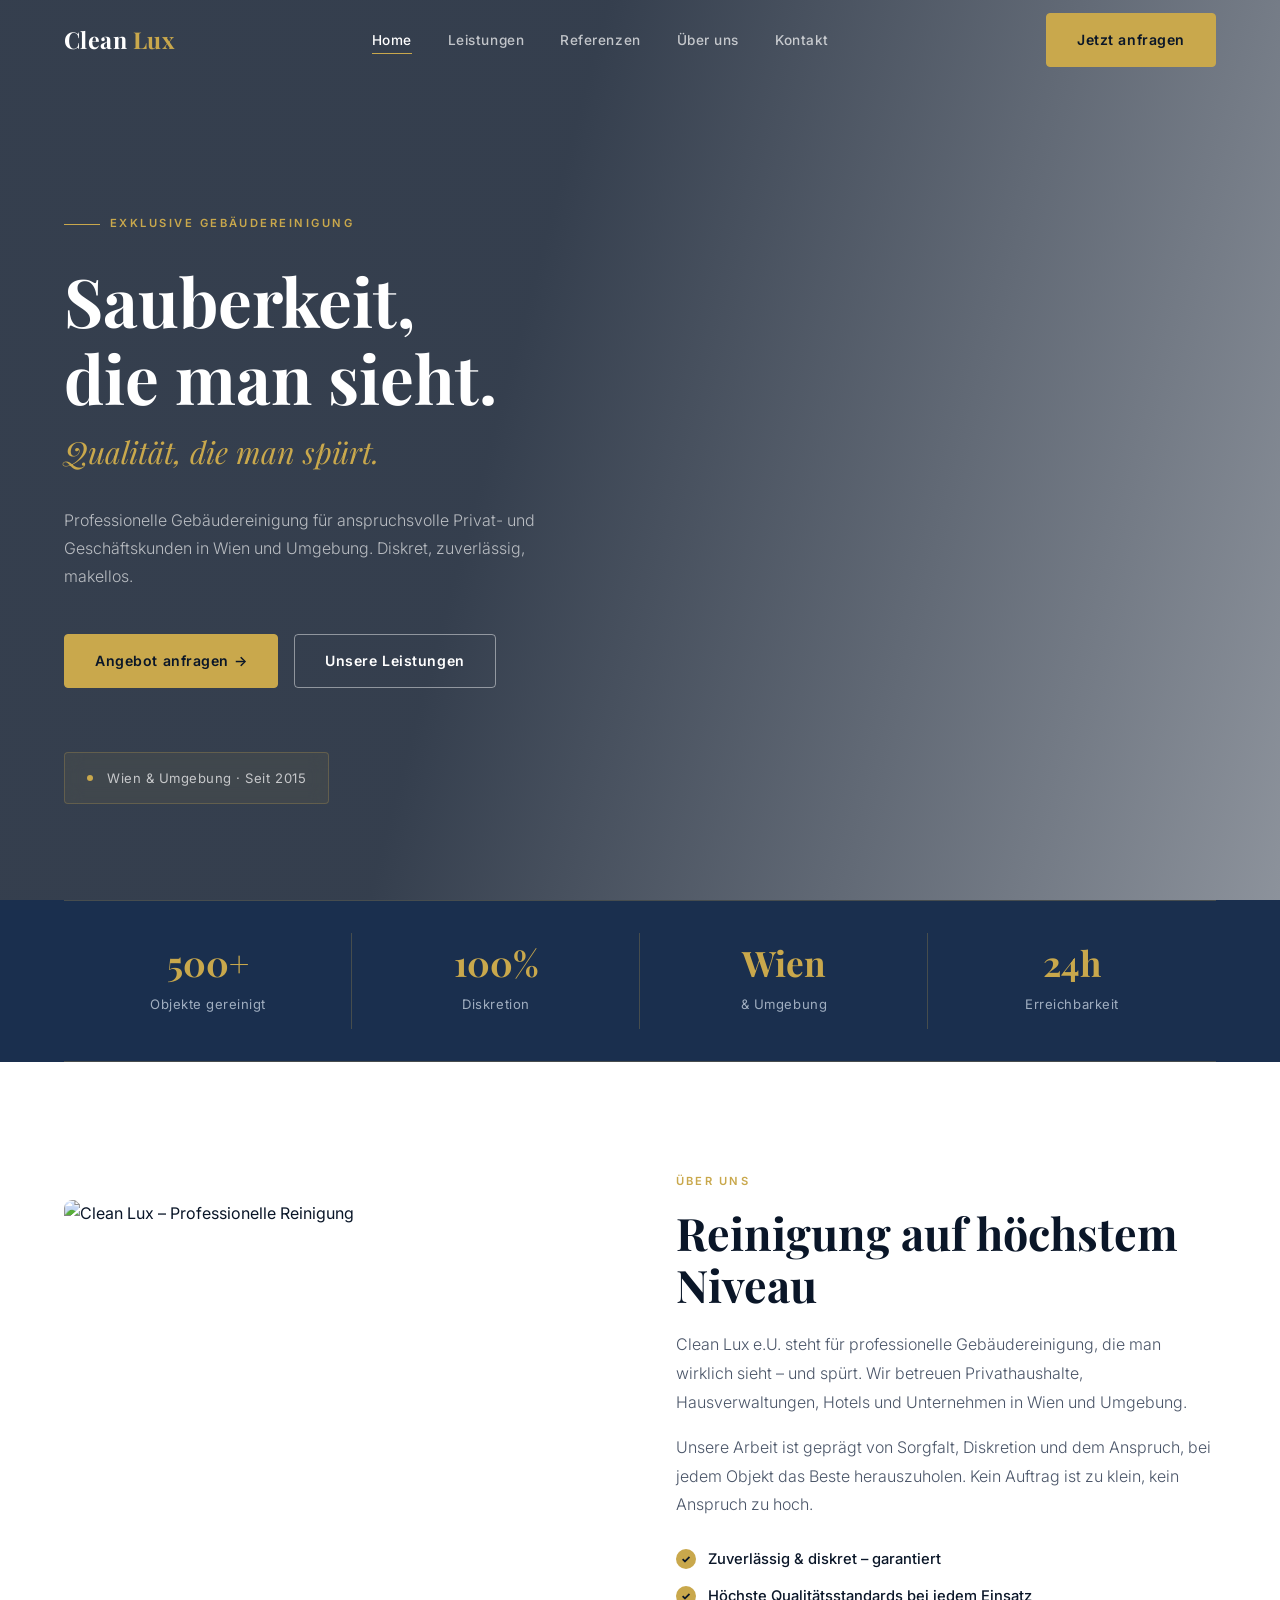
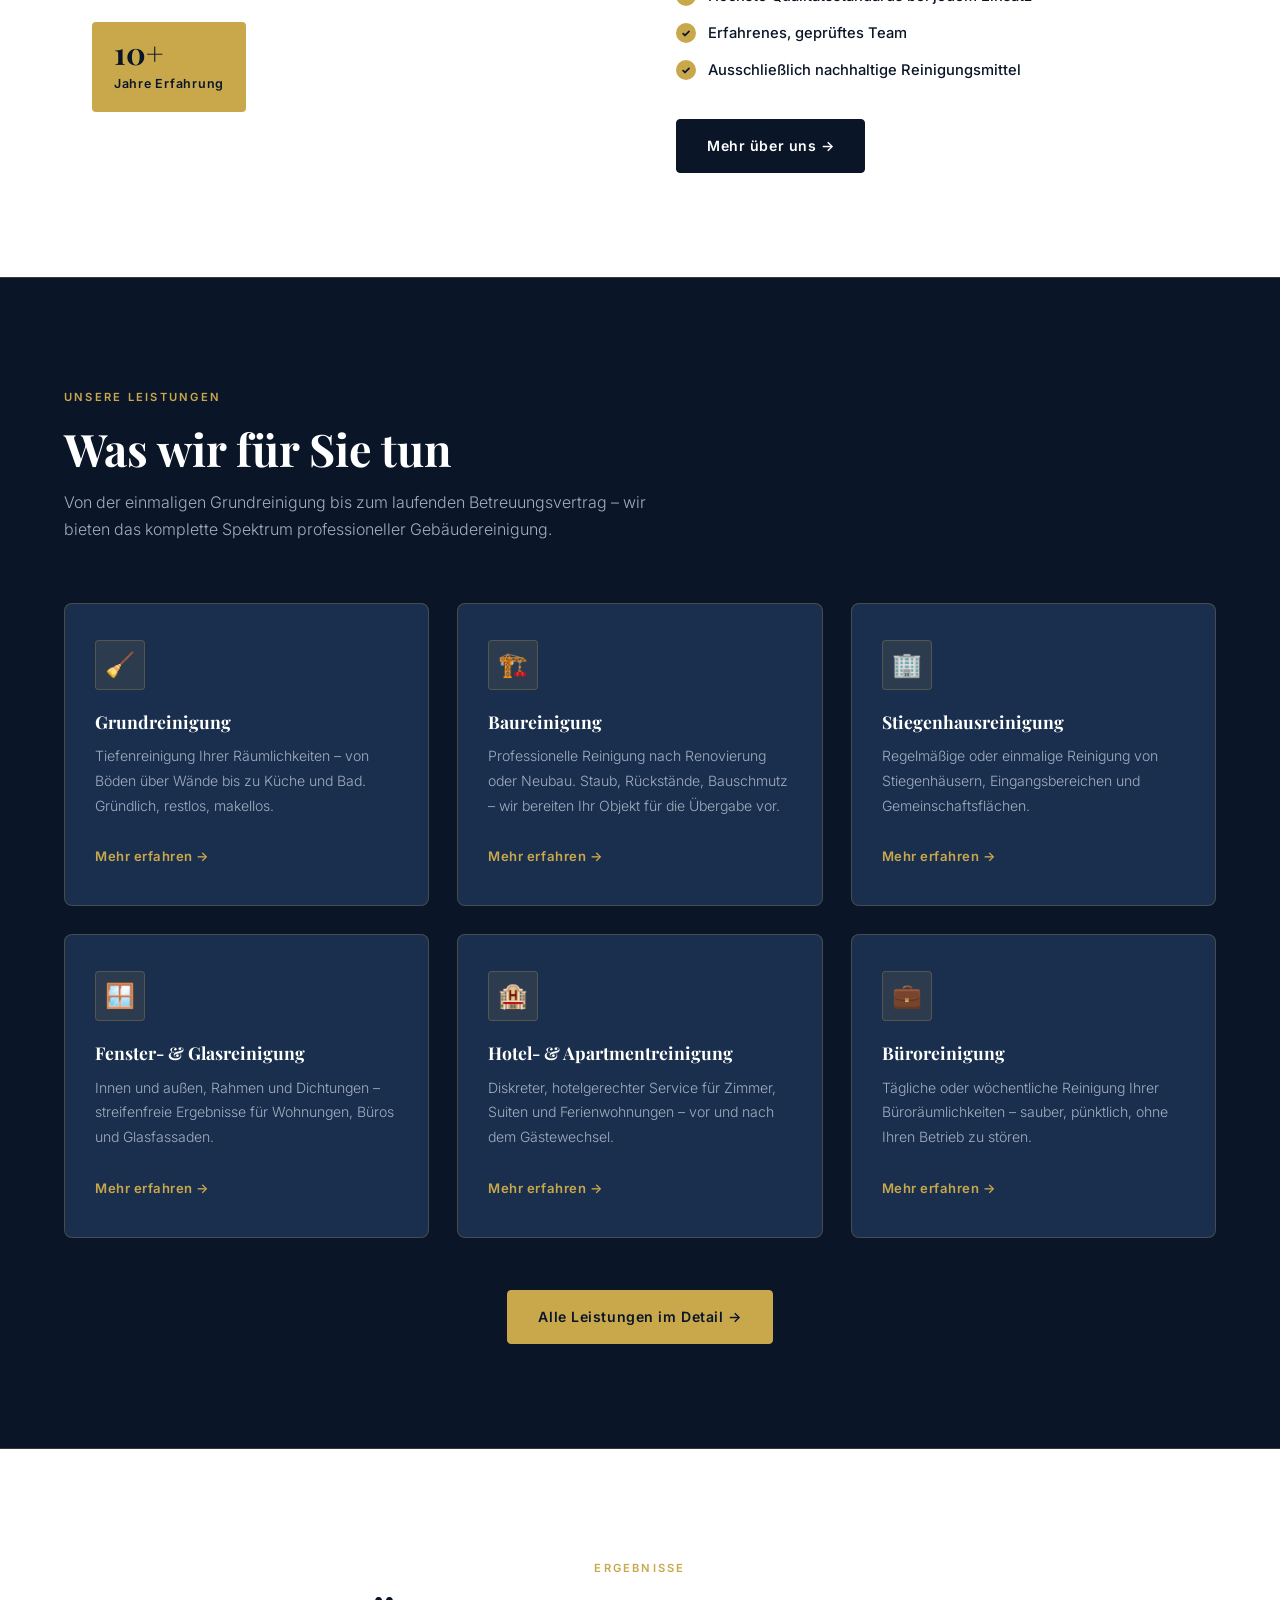
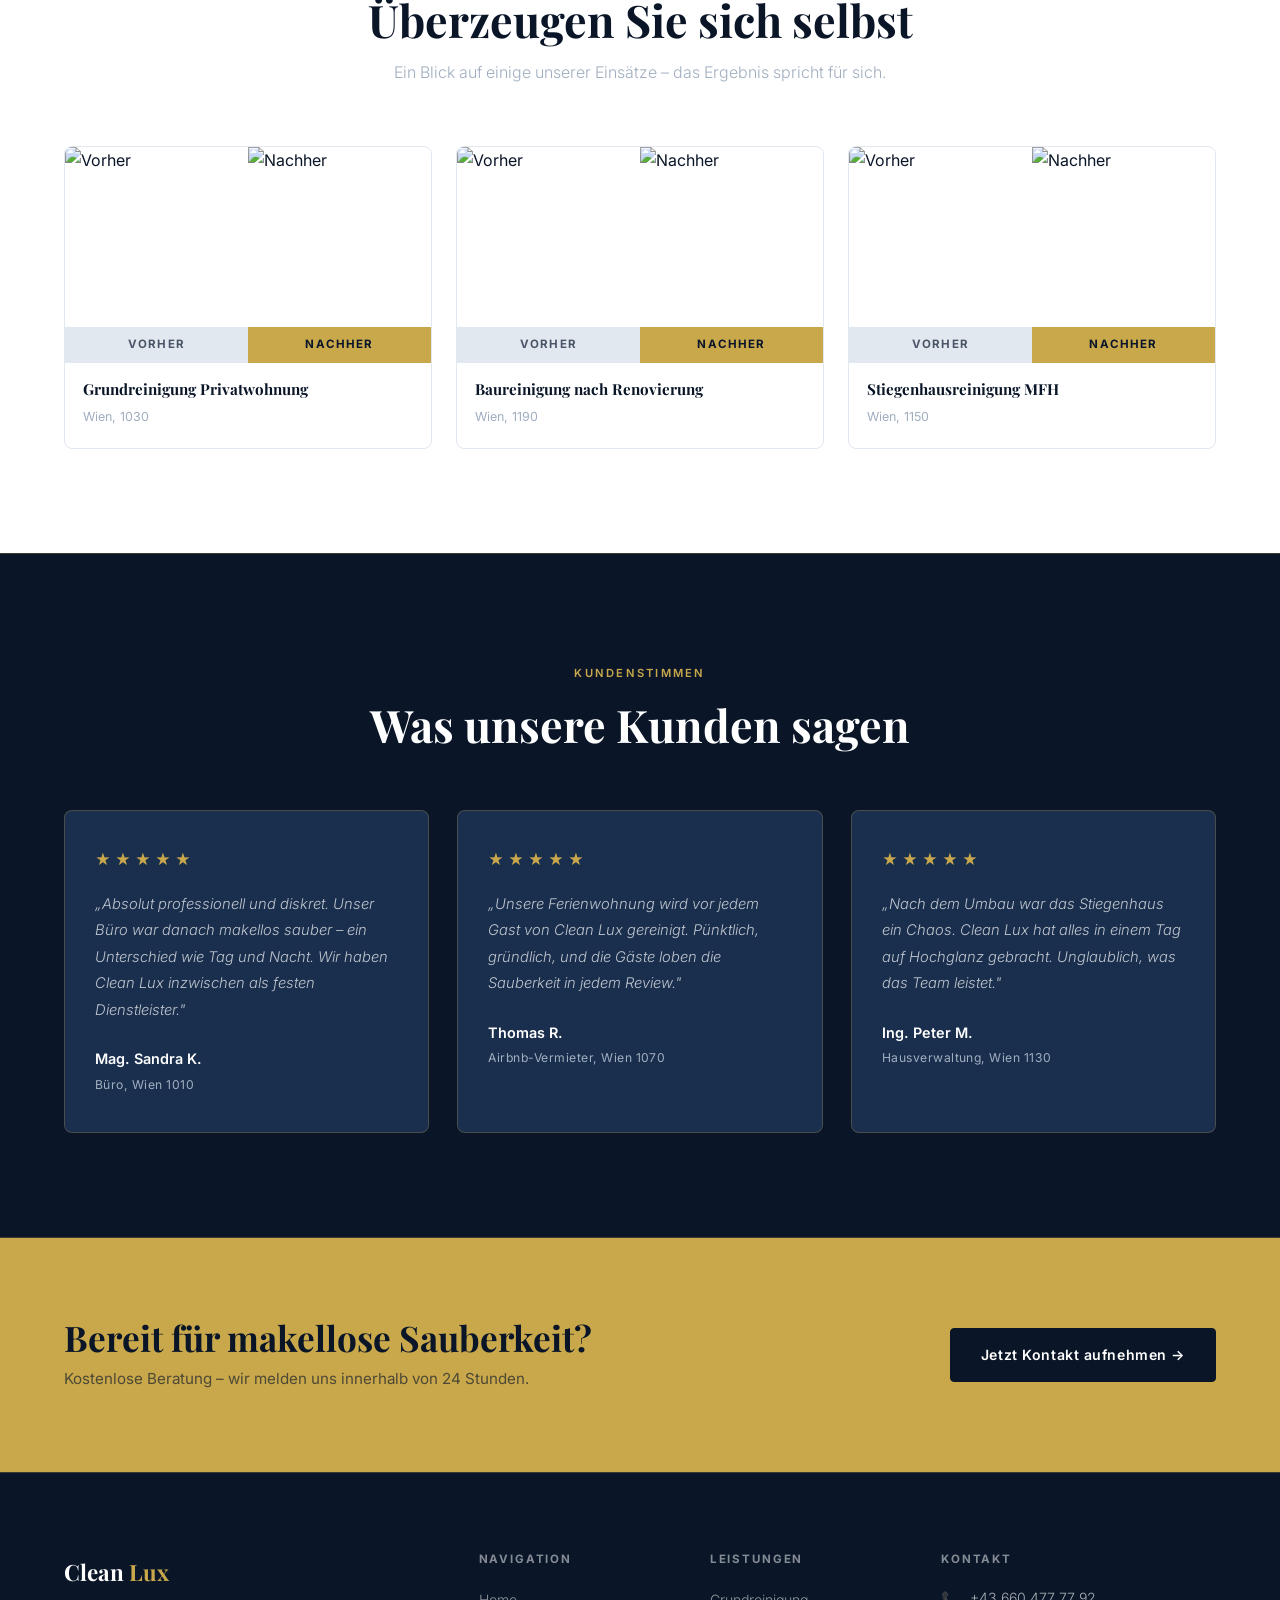
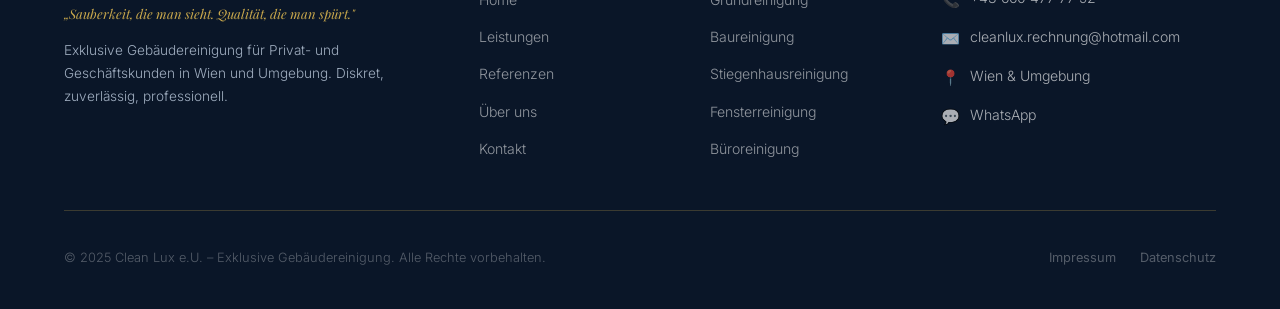
==== commit 166af934: "Rebrand: Handwerker → Clean Lux e.U. premium cleaning company - New design system: deep navy (#0A162" ====
--- a/index.html
+++ b/index.html
@@ -3,10 +3,9 @@
 <head>
   <meta charset="UTF-8" />
   <meta name="viewport" content="width=device-width, initial-scale=1.0" />
-  <title>[Firmenname] – Elektriker &amp; Installateur in Graz</title>
-  <meta name="description" content="Ihr zuverlässiger Elektriker und Installateur in Graz. Professionelle Elektroinstallation, Heizung & Sanitär, Wartung und Reparatur." />
-  <link rel="preconnect" href="https://fonts.googleapis.com" />
-  <link href="https://fonts.googleapis.com/css2?family=Inter:wght@400;500;600;700&family=Syne:wght@600;700;800&display=swap" rel="stylesheet" />
+  <title>Clean Lux e.U. – Exklusive Gebäudereinigung Wien</title>
+  <meta name="description" content="Clean Lux e.U. – professionelle Gebäudereinigung in Wien & Umgebung. Diskret, zuverlässig, auf höchstem Niveau." />
+  <link rel="icon" href="data:image/svg+xml,<svg xmlns='http://www.w3.org/2000/svg' viewBox='0 0 100 100'><rect width='100' height='100' fill='%230A1628'/><text y='.9em' font-size='55' font-family='serif' fill='%23C9A84C' x='10'>CL</text></svg>" />
   <link rel="stylesheet" href="css/style.css" />
 </head>
 <body>
@@ -15,17 +14,17 @@
   <header class="nav" id="nav">
     <div class="container">
       <div class="nav__inner">
-        <a href="index.html" class="nav__logo">[Firmen<span>name</span>]</a>
+        <a href="index.html" class="nav__logo">Clean <span>Lux</span></a>
         <nav>
           <ul class="nav__links">
             <li><a href="index.html">Home</a></li>
+            <li><a href="leistungen.html">Leistungen</a></li>
+            <li><a href="referenzen.html">Referenzen</a></li>
             <li><a href="ueber-uns.html">Über uns</a></li>
-            <li><a href="leistungen.html">Leistungen</a></li>
-            <li><a href="projekte.html">Projekte</a></li>
             <li><a href="kontakt.html">Kontakt</a></li>
           </ul>
         </nav>
-        <a href="kontakt.html" class="btn btn--yellow nav__cta">Jetzt anfragen →</a>
+        <a href="kontakt.html" class="btn btn--gold nav__cta">Jetzt anfragen</a>
         <button class="nav__burger" aria-label="Menü öffnen" aria-expanded="false">
           <span></span><span></span><span></span>
         </button>
@@ -33,11 +32,11 @@
     </div>
     <nav class="nav__mobile">
       <a href="index.html">Home</a>
+      <a href="leistungen.html">Leistungen</a>
+      <a href="referenzen.html">Referenzen</a>
       <a href="ueber-uns.html">Über uns</a>
-      <a href="leistungen.html">Leistungen</a>
-      <a href="projekte.html">Projekte</a>
       <a href="kontakt.html">Kontakt</a>
-      <a href="kontakt.html" class="btn btn--yellow">Jetzt anfragen →</a>
+      <a href="kontakt.html" class="btn btn--gold">Jetzt anfragen</a>
     </nav>
   </header>
 
@@ -46,69 +45,69 @@
     <div class="hero__bg" style="background-image: url('https://picsum.photos/1600/900?random=10');"></div>
     <div class="container">
       <div class="hero__content">
-        <div class="hero__label">Graz &amp; Umgebung</div>
-        <h1 class="hero__title">Handwerk.<br />Qualität.<br />Verlässlichkeit.</h1>
-        <p class="hero__sub">Ihr Elektriker und Installateur in Graz – pünktlich, sauber und zu fairen Preisen. Seit über einem Jahrzehnt.</p>
+        <div class="hero__label">Exklusive Gebäudereinigung</div>
+        <h1 class="hero__title">Sauberkeit,<br />die man sieht.</h1>
+        <p class="hero__subtitle">Qualität, die man spürt.</p>
+        <p class="hero__desc">Professionelle Gebäudereinigung für anspruchsvolle Privat- und Geschäftskunden in Wien und Umgebung. Diskret, zuverlässig, makellos.</p>
         <div class="hero__cta">
-          <a href="kontakt.html" class="btn btn--yellow">Projekt besprechen →</a>
-          <a href="leistungen.html" class="btn btn--outline-white">Leistungen ansehen</a>
+          <a href="kontakt.html" class="btn btn--gold">Angebot anfragen →</a>
+          <a href="leistungen.html" class="btn btn--outline-white">Unsere Leistungen</a>
         </div>
         <div class="hero__badge">
-          <span class="hero__badge-score">4.9/5</span>
-          <span class="hero__badge-stars">★★★★★</span>
-          <span class="hero__badge-text">Kundenstimmen</span>
+          <span class="hero__badge-dot"></span>
+          <span class="hero__badge-text">Wien &amp; Umgebung · Seit 2015</span>
         </div>
       </div>
     </div>
   </section>
 
   <!-- STATS BAR -->
-  <div class="stats section--black">
+  <div class="stats">
     <div class="container">
       <div class="stats__inner">
         <div class="stats__item fade-up">
-          <span class="stats__number">150+</span>
-          <span class="stats__label">Abgeschlossene Projekte</span>
-        </div>
-        <div class="stats__item fade-up">
-          <span class="stats__number">12</span>
-          <span class="stats__label">Jahre Erfahrung</span>
+          <span class="stats__number">500+</span>
+          <span class="stats__label">Objekte gereinigt</span>
         </div>
         <div class="stats__item fade-up">
           <span class="stats__number">100%</span>
-          <span class="stats__label">Kundenzufriedenheit</span>
+          <span class="stats__label">Diskretion</span>
         </div>
         <div class="stats__item fade-up">
-          <span class="stats__number">Graz</span>
-          <span class="stats__label">&amp; gesamte Steiermark</span>
+          <span class="stats__number">Wien</span>
+          <span class="stats__label">&amp; Umgebung</span>
+        </div>
+        <div class="stats__item fade-up">
+          <span class="stats__number">24h</span>
+          <span class="stats__label">Erreichbarkeit</span>
         </div>
       </div>
     </div>
   </div>
 
   <!-- ÜBER UNS -->
-  <section class="section">
+  <section class="section section--white">
     <div class="container">
       <div class="grid-2">
         <div class="about__image fade-up">
-          <img src="https://picsum.photos/700/520?random=20" alt="Handwerker bei der Arbeit" width="700" height="520" />
+          <img src="https://picsum.photos/700/540?random=20" alt="Clean Lux – Professionelle Reinigung" width="700" height="540" />
           <div class="about__image-badge">
-            <strong>12</strong>
+            <strong>10+</strong>
             <span>Jahre Erfahrung</span>
           </div>
         </div>
         <div class="about__text fade-up">
           <span class="eyebrow">Über uns</span>
-          <h2>Ihr verlässlicher Partner für Elektro &amp; Sanitär in Graz</h2>
-          <p>Als eingetragener Meisterbetrieb stehen wir seit über 12 Jahren für handwerkliche Exzellenz in Graz und der gesamten Steiermark. Unsere Arbeit ist geprägt von Sorgfalt, Ehrlichkeit und dem echten Interesse am Wohlbefinden unserer Kunden.</p>
-          <p>Ob Neubau, Sanierung oder schnelle Reparatur – wir bringen das Know-how, die Werkzeuge und die Leidenschaft mit, die jedes Projekt verdient.</p>
+          <h2>Reinigung auf höchstem Niveau</h2>
+          <p>Clean Lux e.U. steht für professionelle Gebäudereinigung, die man wirklich sieht – und spürt. Wir betreuen Privathaushalte, Hausverwaltungen, Hotels und Unternehmen in Wien und Umgebung.</p>
+          <p>Unsere Arbeit ist geprägt von Sorgfalt, Diskretion und dem Anspruch, bei jedem Objekt das Beste herauszuholen. Kein Auftrag ist zu klein, kein Anspruch zu hoch.</p>
           <ul class="check-list">
-            <li>Meisterbetrieb mit Gewährleistung und Haftpflicht</li>
-            <li>Kostenloser Ersttermin und transparente Kostenvoranschläge</li>
-            <li>Pünktlich, sauber und ohne versteckte Zusatzkosten</li>
-            <li>Persönlicher Ansprechpartner vom ersten bis zum letzten Tag</li>
+            <li>Zuverlässig &amp; diskret – garantiert</li>
+            <li>Höchste Qualitätsstandards bei jedem Einsatz</li>
+            <li>Erfahrenes, geprüftes Team</li>
+            <li>Ausschließlich nachhaltige Reinigungsmittel</li>
           </ul>
-          <a href="ueber-uns.html" class="btn btn--outline-black" style="margin-top: 32px;">Mehr über uns →</a>
+          <a href="ueber-uns.html" class="btn btn--dark" style="margin-top: 36px;">Mehr über uns →</a>
         </div>
       </div>
     </div>
@@ -118,78 +117,105 @@
   <section class="section section--dark">
     <div class="container">
       <div class="section-header section-header--dark">
-        <span class="eyebrow">Was wir anbieten</span>
-        <h2>Unsere Leistungen</h2>
-        <p>Von der Planung bis zur Fertigstellung – alles aus einer Hand, termingerecht und zur vollen Zufriedenheit.</p>
+        <span class="eyebrow">Unsere Leistungen</span>
+        <h2>Was wir für Sie tun</h2>
+        <p>Von der einmaligen Grundreinigung bis zum laufenden Betreuungsvertrag – wir bieten das komplette Spektrum professioneller Gebäudereinigung.</p>
       </div>
       <div class="grid-3">
         <div class="service-card fade-up">
-          <div class="service-card__icon">⚡</div>
-          <h3>Elektroinstallation</h3>
-          <p>Komplette Elektroinstallationen für Neubauten und Sanierungen – normgerecht, sicher und zukunftsfähig. Von der Unterverteilung bis zur Steckdose.</p>
-          <a href="leistungen.html" class="service-card__link">Mehr erfahren →</a>
-        </div>
-        <div class="service-card fade-up">
-          <div class="service-card__icon">🔧</div>
-          <h3>Heizung &amp; Sanitär</h3>
-          <p>Montage und Wartung von Heizungsanlagen, Badinstallationen und Sanitäranlagen. Energie­effizient und langlebig geplant.</p>
-          <a href="leistungen.html" class="service-card__link">Mehr erfahren →</a>
-        </div>
-        <div class="service-card fade-up">
-          <div class="service-card__icon">🛠️</div>
-          <h3>Wartung &amp; Reparatur</h3>
-          <p>Schnelle und zuverlässige Entstörung und Instandhaltung – damit Ihr Zuhause oder Betrieb störungsfrei läuft. Auch im Notfall erreichbar.</p>
-          <a href="leistungen.html" class="service-card__link">Mehr erfahren →</a>
-        </div>
-      </div>
-      <div style="text-align:center; margin-top: 48px;">
-        <a href="leistungen.html" class="btn btn--yellow">Alle Leistungen ansehen →</a>
-      </div>
-    </div>
-  </section>
-
-  <!-- PROJEKTE / REFERENZEN -->
-  <section class="section">
-    <div class="container">
-      <div class="section-header">
-        <span class="eyebrow">Referenzen</span>
-        <h2>Ausgewählte Projekte</h2>
-        <p>Ein kleiner Einblick in unsere abgeschlossenen Arbeiten – von der Badsanierung bis zur gewerblichen Elektroanlage.</p>
-      </div>
-      <div class="grid-3">
-        <div class="project-card fade-up">
-          <img src="https://picsum.photos/600/400?random=31" alt="Elektroinstallation Neubau" width="600" height="400" />
-          <span class="project-card__label">Elektro</span>
-          <div class="project-card__overlay">
-            <div class="project-card__info">
-              <h4>Elektroinstallation Einfamilienhaus</h4>
-              <span>Graz-Andritz</span>
-            </div>
-          </div>
-        </div>
-        <div class="project-card fade-up">
-          <img src="https://picsum.photos/600/400?random=32" alt="Badsanierung" width="600" height="400" />
-          <span class="project-card__label">Sanitär</span>
-          <div class="project-card__overlay">
-            <div class="project-card__info">
-              <h4>Komplette Badsanierung</h4>
-              <span>Graz-Liebenau</span>
-            </div>
-          </div>
-        </div>
-        <div class="project-card fade-up">
-          <img src="https://picsum.photos/600/400?random=33" alt="Gewerbliche Elektroanlage" width="600" height="400" />
-          <span class="project-card__label">Gewerbe</span>
-          <div class="project-card__overlay">
-            <div class="project-card__info">
-              <h4>Gewerbliche Elektroanlage</h4>
-              <span>Graz-Puntigam</span>
-            </div>
-          </div>
-        </div>
-      </div>
-      <div style="text-align:center; margin-top: 48px;">
-        <a href="projekte.html" class="btn btn--outline-black">Alle Projekte ansehen →</a>
+          <div class="service-card__icon">🧹</div>
+          <h3>Grundreinigung</h3>
+          <p>Tiefenreinigung Ihrer Räumlichkeiten – von Böden über Wände bis zu Küche und Bad. Gründlich, restlos, makellos.</p>
+          <a href="leistungen.html" class="service-card__link">Mehr erfahren →</a>
+        </div>
+        <div class="service-card fade-up">
+          <div class="service-card__icon">🏗️</div>
+          <h3>Baureinigung</h3>
+          <p>Professionelle Reinigung nach Renovierung oder Neubau. Staub, Rückstände, Bauschmutz – wir bereiten Ihr Objekt für die Übergabe vor.</p>
+          <a href="leistungen.html" class="service-card__link">Mehr erfahren →</a>
+        </div>
+        <div class="service-card fade-up">
+          <div class="service-card__icon">🏢</div>
+          <h3>Stiegenhausreinigung</h3>
+          <p>Regelmäßige oder einmalige Reinigung von Stiegenhäusern, Eingangsbereichen und Gemeinschaftsflächen.</p>
+          <a href="leistungen.html" class="service-card__link">Mehr erfahren →</a>
+        </div>
+        <div class="service-card fade-up">
+          <div class="service-card__icon">🪟</div>
+          <h3>Fenster- &amp; Glasreinigung</h3>
+          <p>Innen und außen, Rahmen und Dichtungen – streifenfreie Ergebnisse für Wohnungen, Büros und Glasfassaden.</p>
+          <a href="leistungen.html" class="service-card__link">Mehr erfahren →</a>
+        </div>
+        <div class="service-card fade-up">
+          <div class="service-card__icon">🏨</div>
+          <h3>Hotel- &amp; Apartmentreinigung</h3>
+          <p>Diskreter, hotelgerechter Service für Zimmer, Suiten und Ferienwohnungen – vor und nach dem Gästewechsel.</p>
+          <a href="leistungen.html" class="service-card__link">Mehr erfahren →</a>
+        </div>
+        <div class="service-card fade-up">
+          <div class="service-card__icon">💼</div>
+          <h3>Büroreinigung</h3>
+          <p>Tägliche oder wöchentliche Reinigung Ihrer Büroräumlichkeiten – sauber, pünktlich, ohne Ihren Betrieb zu stören.</p>
+          <a href="leistungen.html" class="service-card__link">Mehr erfahren →</a>
+        </div>
+      </div>
+      <div style="text-align:center; margin-top: 52px;">
+        <a href="leistungen.html" class="btn btn--gold">Alle Leistungen im Detail →</a>
+      </div>
+    </div>
+  </section>
+
+  <!-- VORHER / NACHHER -->
+  <section class="section section--white">
+    <div class="container">
+      <div class="section-header section-header--center">
+        <span class="eyebrow">Ergebnisse</span>
+        <h2>Überzeugen Sie sich selbst</h2>
+        <p>Ein Blick auf einige unserer Einsätze – das Ergebnis spricht für sich.</p>
+      </div>
+      <div class="before-after-grid">
+        <div class="before-after-card fade-up">
+          <div class="before-after-card__images">
+            <img src="https://picsum.photos/300/200?random=71" alt="Vorher" />
+            <img src="https://picsum.photos/300/200?random=72" alt="Nachher" />
+          </div>
+          <div class="before-after-labels">
+            <div class="before-after-label before-after-label--before">Vorher</div>
+            <div class="before-after-label before-after-label--after">Nachher</div>
+          </div>
+          <div class="before-after-card__text">
+            <h4>Grundreinigung Privatwohnung</h4>
+            <span>Wien, 1030</span>
+          </div>
+        </div>
+        <div class="before-after-card fade-up">
+          <div class="before-after-card__images">
+            <img src="https://picsum.photos/300/200?random=73" alt="Vorher" />
+            <img src="https://picsum.photos/300/200?random=74" alt="Nachher" />
+          </div>
+          <div class="before-after-labels">
+            <div class="before-after-label before-after-label--before">Vorher</div>
+            <div class="before-after-label before-after-label--after">Nachher</div>
+          </div>
+          <div class="before-after-card__text">
+            <h4>Baureinigung nach Renovierung</h4>
+            <span>Wien, 1190</span>
+          </div>
+        </div>
+        <div class="before-after-card fade-up">
+          <div class="before-after-card__images">
+            <img src="https://picsum.photos/300/200?random=75" alt="Vorher" />
+            <img src="https://picsum.photos/300/200?random=76" alt="Nachher" />
+          </div>
+          <div class="before-after-labels">
+            <div class="before-after-label before-after-label--before">Vorher</div>
+            <div class="before-after-label before-after-label--after">Nachher</div>
+          </div>
+          <div class="before-after-card__text">
+            <h4>Stiegenhausreinigung MFH</h4>
+            <span>Wien, 1150</span>
+          </div>
+        </div>
       </div>
     </div>
   </section>
@@ -204,21 +230,21 @@
       <div class="grid-3">
         <div class="testimonial fade-up">
           <div class="testimonial__stars">★★★★★</div>
-          <p class="testimonial__text">„Absolut professionelle Arbeit. Das Team war pünktlich, hat sauber gearbeitet und uns über jeden Schritt informiert. Die neue Elektroanlage funktioniert einwandfrei."</p>
-          <div class="testimonial__author">Maria H.</div>
-          <div class="testimonial__role">Privatkundin, Graz-Eggenberg</div>
+          <p class="testimonial__text">„Absolut professionell und diskret. Unser Büro war danach makellos sauber – ein Unterschied wie Tag und Nacht. Wir haben Clean Lux inzwischen als festen Dienstleister."</p>
+          <div class="testimonial__author">Mag. Sandra K.</div>
+          <div class="testimonial__role">Büro, Wien 1010</div>
         </div>
         <div class="testimonial fade-up">
           <div class="testimonial__stars">★★★★★</div>
-          <p class="testimonial__text">„Unser Bad wurde komplett saniert – Zeitplan eingehalten, Kosten wie vereinbart. Man merkt, dass hier echte Handwerker am Werk sind. Klare Weiterempfehlung!"</p>
-          <div class="testimonial__author">Thomas &amp; Barbara K.</div>
-          <div class="testimonial__role">Privatkunden, Graz-Straßgang</div>
+          <p class="testimonial__text">„Unsere Ferienwohnung wird vor jedem Gast von Clean Lux gereinigt. Pünktlich, gründlich, und die Gäste loben die Sauberkeit in jedem Review."</p>
+          <div class="testimonial__author">Thomas R.</div>
+          <div class="testimonial__role">Airbnb-Vermieter, Wien 1070</div>
         </div>
         <div class="testimonial fade-up">
           <div class="testimonial__stars">★★★★★</div>
-          <p class="testimonial__text">„Für unser Bürogebäude wurde die gesamte Elektrik erneuert – trotz laufendem Betrieb störungsfrei abgewickelt. Sehr kompetentes Team, faire Preise."</p>
-          <div class="testimonial__author">DI Stefan R.</div>
-          <div class="testimonial__role">Geschäftsführer, Graz</div>
+          <p class="testimonial__text">„Nach dem Umbau war das Stiegenhaus ein Chaos. Clean Lux hat alles in einem Tag auf Hochglanz gebracht. Unglaublich, was das Team leistet."</p>
+          <div class="testimonial__author">Ing. Peter M.</div>
+          <div class="testimonial__role">Hausverwaltung, Wien 1130</div>
         </div>
       </div>
     </div>
@@ -229,10 +255,10 @@
     <div class="container">
       <div class="cta-banner__inner">
         <div>
-          <h2>Bereit für Ihr nächstes Projekt?</h2>
-          <p>Wir melden uns innerhalb von 24 Stunden – kostenlos und unverbindlich.</p>
-        </div>
-        <a href="kontakt.html" class="btn btn--black">Jetzt Kontakt aufnehmen →</a>
+          <h2>Bereit für makellose Sauberkeit?</h2>
+          <p>Kostenlose Beratung – wir melden uns innerhalb von 24 Stunden.</p>
+        </div>
+        <a href="kontakt.html" class="btn btn--dark">Jetzt Kontakt aufnehmen →</a>
       </div>
     </div>
   </section>
@@ -242,57 +268,57 @@
     <div class="container">
       <div class="footer__grid">
         <div>
-          <a href="index.html" class="footer__logo">[Firmen<span>name</span>]</a>
-          <p class="footer__desc">Ihr zuverlässiger Elektriker und Installateur in Graz und der Steiermark. Meisterbetrieb mit über 12 Jahren Erfahrung – für Privat und Gewerbe.</p>
+          <a href="index.html" class="footer__logo">Clean <span>Lux</span></a>
+          <p class="footer__slogan">„Sauberkeit, die man sieht. Qualität, die man spürt."</p>
+          <p class="footer__desc">Exklusive Gebäudereinigung für Privat- und Geschäftskunden in Wien und Umgebung. Diskret, zuverlässig, professionell.</p>
         </div>
         <div>
           <h4>Navigation</h4>
           <ul>
             <li><a href="index.html">Home</a></li>
+            <li><a href="leistungen.html">Leistungen</a></li>
+            <li><a href="referenzen.html">Referenzen</a></li>
             <li><a href="ueber-uns.html">Über uns</a></li>
-            <li><a href="leistungen.html">Leistungen</a></li>
-            <li><a href="projekte.html">Projekte</a></li>
             <li><a href="kontakt.html">Kontakt</a></li>
           </ul>
         </div>
         <div>
           <h4>Leistungen</h4>
           <ul>
-            <li><a href="leistungen.html">Elektroinstallation</a></li>
-            <li><a href="leistungen.html">Heizung &amp; Sanitär</a></li>
-            <li><a href="leistungen.html">Wartung &amp; Reparatur</a></li>
-            <li><a href="leistungen.html">Smart Home</a></li>
-            <li><a href="leistungen.html">Photovoltaik</a></li>
+            <li><a href="leistungen.html">Grundreinigung</a></li>
+            <li><a href="leistungen.html">Baureinigung</a></li>
+            <li><a href="leistungen.html">Stiegenhausreinigung</a></li>
+            <li><a href="leistungen.html">Fensterreinigung</a></li>
+            <li><a href="leistungen.html">Büroreinigung</a></li>
           </ul>
         </div>
         <div>
           <h4>Kontakt</h4>
           <div class="footer__contact">
             <div class="footer__contact-item">
-              <span class="footer__contact-icon">👤</span>
-              <span>Samuel Keßler</span>
-            </div>
-            <div class="footer__contact-item">
               <span class="footer__contact-icon">📞</span>
-              <a href="tel:+436649918004">+43 664 99180044</a>
+              <a href="tel:+436604777792">+43 660 477 77 92</a>
             </div>
             <div class="footer__contact-item">
               <span class="footer__contact-icon">✉️</span>
-              <a href="mailto:grazestudio@gmail.com">grazestudio@gmail.com</a>
+              <a href="mailto:cleanlux.rechnung@hotmail.com">cleanlux.rechnung@hotmail.com</a>
             </div>
             <div class="footer__contact-item">
               <span class="footer__contact-icon">📍</span>
-              <span>Graz, Steiermark</span>
+              <span>Wien &amp; Umgebung</span>
             </div>
+            <div class="footer__contact-item">
+              <span class="footer__contact-icon">💬</span>
+              <a href="https://wa.me/436604777792" target="_blank" rel="noopener">WhatsApp</a>
+            </div>
           </div>
         </div>
       </div>
       <div class="footer__bottom">
-        <p class="footer__copy">© 2025 [Firmenname]. Alle Rechte vorbehalten.</p>
+        <p class="footer__copy">© 2025 Clean Lux e.U. – Exklusive Gebäudereinigung. Alle Rechte vorbehalten.</p>
         <div class="footer__bottom-links">
           <a href="#">Impressum</a>
           <a href="#">Datenschutz</a>
-          <a href="#">AGB</a>
         </div>
       </div>
     </div>
--- a/css/style.css
+++ b/css/style.css
@@ -1,26 +1,27 @@
 /* =============================================
-   CUSTOM PROPERTIES
-   ============================================= */
+   CLEAN LUX e.U. — Design System
+   ============================================= */
+@import url('https://fonts.googleapis.com/css2?family=Playfair+Display:ital,wght@0,400;0,700;1,400;1,700&family=Inter:wght@300;400;500;600;700&display=swap');
+
 :root {
-  --black:       #0D0D0D;
-  --dark:        #1A1A1A;
-  --dark-2:      #242424;
-  --dark-3:      #2E2E2E;
-  --gray:        #6B6B6B;
-  --gray-light:  #A0A0A0;
-  --light:       #F5F5F5;
-  --white:       #FFFFFF;
-  --yellow:      #F5C518;
-  --yellow-dark: #D4A900;
-
-  --font-head: 'Syne', sans-serif;
-  --font-body: 'Inter', sans-serif;
-
-  --radius: 4px;
+  --color-bg-dark:      #0A1628;
+  --color-bg-mid:       #1A2F4E;
+  --color-bg-light:     #F7F8FA;
+  --color-accent:       #C9A84C;
+  --color-accent-hover: #E8C76A;
+  --color-text-light:   #FFFFFF;
+  --color-text-muted:   #A0AEC0;
+  --color-text-dark:    #0A1628;
+  --color-border:       rgba(201, 168, 76, 0.25);
+  --color-border-light: #E2E8F0;
+
+  --font-display: 'Playfair Display', serif;
+  --font-body:    'Inter', sans-serif;
+
+  --radius:    4px;
   --radius-lg: 8px;
+  --shadow:    0 4px 32px rgba(10, 22, 40, 0.24);
   --transition: 0.25s ease;
-  --shadow: 0 4px 32px rgba(0,0,0,0.18);
-  --shadow-card: 0 2px 16px rgba(0,0,0,0.12);
 }
 
 /* =============================================
@@ -32,9 +33,9 @@
 
 body {
   font-family: var(--font-body);
-  background: var(--white);
-  color: var(--dark);
-  line-height: 1.65;
+  background: var(--color-bg-light);
+  color: var(--color-text-dark);
+  line-height: 1.7;
   -webkit-font-smoothing: antialiased;
 }
 
@@ -46,21 +47,29 @@
 /* =============================================
    TYPOGRAPHY
    ============================================= */
-h1, h2, h3, h4 { font-family: var(--font-head); line-height: 1.1; font-weight: 700; }
-
-h1 { font-size: clamp(2.8rem, 6vw, 4.5rem); }
-h2 { font-size: clamp(2rem, 4vw, 3rem); }
-h3 { font-size: clamp(1.2rem, 2vw, 1.5rem); }
+h1, h2, h3, h4 {
+  font-family: var(--font-display);
+  line-height: 1.15;
+  font-weight: 700;
+}
+
+h1 { font-size: clamp(2.6rem, 5.5vw, 4.2rem); }
+h2 { font-size: clamp(1.9rem, 3.5vw, 2.8rem); }
+h3 { font-size: clamp(1.15rem, 2vw, 1.4rem); }
 
 .eyebrow {
   display: inline-block;
-  font-size: 0.75rem;
+  font-family: var(--font-body);
+  font-size: 0.7rem;
   font-weight: 600;
-  letter-spacing: 0.15em;
+  letter-spacing: 0.2em;
   text-transform: uppercase;
-  color: var(--yellow);
+  color: var(--color-accent);
   margin-bottom: 16px;
 }
+
+.gold { color: var(--color-accent); }
+em { font-style: italic; color: var(--color-accent); }
 
 /* =============================================
    LAYOUT
@@ -72,14 +81,24 @@
   padding: 0 24px;
 }
 
-.section { padding: 96px 0; }
-.section--dark { background: var(--dark); color: var(--white); }
-.section--black { background: var(--black); color: var(--white); }
-.section--light { background: var(--light); }
-
-.grid-2 { display: grid; grid-template-columns: 1fr 1fr; gap: 64px; align-items: center; }
+.section { padding: 104px 0; }
+.section--dark  { background: var(--color-bg-dark);  color: var(--color-text-light); border-top: 1px solid var(--color-border); border-bottom: 1px solid var(--color-border); }
+.section--mid   { background: var(--color-bg-mid);   color: var(--color-text-light); }
+.section--light { background: var(--color-bg-light); }
+.section--white { background: #FFFFFF; }
+
+.grid-2 { display: grid; grid-template-columns: 1fr 1fr; gap: 72px; align-items: center; }
 .grid-3 { display: grid; grid-template-columns: repeat(3, 1fr); gap: 28px; }
-.grid-4 { display: grid; grid-template-columns: repeat(4, 1fr); gap: 20px; }
+
+/* =============================================
+   SECTION HEADER
+   ============================================= */
+.section-header { max-width: 620px; margin-bottom: 60px; }
+.section-header--center { text-align: center; margin-left: auto; margin-right: auto; }
+.section-header h2 { margin-bottom: 14px; }
+.section-header p { color: var(--color-text-muted); font-size: 1rem; font-weight: 300; }
+.section-header--dark h2 { color: var(--color-text-light); }
+.section-header--dark p  { color: var(--color-text-muted); }
 
 /* =============================================
    BUTTONS
@@ -88,44 +107,55 @@
   display: inline-flex;
   align-items: center;
   gap: 8px;
-  padding: 14px 28px;
-  font-size: 0.9rem;
+  padding: 14px 30px;
+  font-family: var(--font-body);
+  font-size: 0.88rem;
   font-weight: 600;
-  font-family: var(--font-body);
+  letter-spacing: 0.04em;
   border-radius: var(--radius);
   transition: var(--transition);
+  border: 1.5px solid transparent;
   cursor: pointer;
-  border: 2px solid transparent;
   white-space: nowrap;
 }
 
-.btn--yellow {
-  background: var(--yellow);
-  color: var(--black);
-  border-color: var(--yellow);
-}
-.btn--yellow:hover { background: var(--yellow-dark); border-color: var(--yellow-dark); transform: translateY(-2px); }
+.btn--gold {
+  background: var(--color-accent);
+  color: var(--color-text-dark);
+  border-color: var(--color-accent);
+}
+.btn--gold:hover {
+  background: var(--color-accent-hover);
+  border-color: var(--color-accent-hover);
+  transform: translateY(-2px);
+  box-shadow: 0 8px 24px rgba(201, 168, 76, 0.3);
+}
 
 .btn--outline-white {
   background: transparent;
-  color: var(--white);
-  border-color: rgba(255,255,255,0.5);
-}
-.btn--outline-white:hover { border-color: var(--white); background: rgba(255,255,255,0.08); }
-
-.btn--black {
-  background: var(--black);
-  color: var(--white);
-  border-color: var(--black);
-}
-.btn--black:hover { background: var(--dark-2); }
-
-.btn--outline-black {
-  background: transparent;
-  color: var(--black);
-  border-color: var(--black);
-}
-.btn--outline-black:hover { background: var(--black); color: var(--white); }
+  color: var(--color-text-light);
+  border-color: rgba(255,255,255,0.45);
+}
+.btn--outline-white:hover {
+  border-color: var(--color-text-light);
+  background: rgba(255,255,255,0.08);
+}
+
+.btn--dark {
+  background: var(--color-bg-dark);
+  color: var(--color-text-light);
+  border-color: var(--color-bg-dark);
+}
+.btn--dark:hover { background: var(--color-bg-mid); }
+
+.btn--whatsapp {
+  background: #25D366;
+  color: #FFFFFF;
+  border-color: #25D366;
+}
+.btn--whatsapp:hover { background: #1DB954; border-color: #1DB954; }
+
+.btn--full { width: 100%; justify-content: center; }
 
 /* =============================================
    NAVIGATION
@@ -136,52 +166,53 @@
   z-index: 1000;
   transition: background var(--transition), box-shadow var(--transition);
 }
-
 .nav.scrolled {
-  background: rgba(13,13,13,0.97);
-  backdrop-filter: blur(12px);
-  box-shadow: 0 1px 0 rgba(255,255,255,0.06);
+  background: rgba(10, 22, 40, 0.97);
+  backdrop-filter: blur(14px);
+  box-shadow: 0 1px 0 var(--color-border);
 }
 
 .nav__inner {
   display: flex;
   align-items: center;
   justify-content: space-between;
-  height: 76px;
+  height: 80px;
 }
 
 .nav__logo {
-  font-family: var(--font-head);
-  font-size: 1.3rem;
+  font-family: var(--font-display);
+  font-size: 1.45rem;
   font-weight: 700;
-  color: var(--white);
-}
-.nav__logo span { color: var(--yellow); }
+  color: var(--color-text-light);
+  letter-spacing: 0.02em;
+}
+.nav__logo span { color: var(--color-accent); }
 
 .nav__links {
   display: flex;
   align-items: center;
   gap: 36px;
+  list-style: none;
 }
 .nav__links a {
-  font-size: 0.88rem;
+  font-size: 0.85rem;
   font-weight: 500;
-  color: rgba(255,255,255,0.75);
+  color: rgba(255,255,255,0.7);
+  letter-spacing: 0.04em;
   transition: color var(--transition);
   position: relative;
 }
 .nav__links a:hover,
-.nav__links a.active { color: var(--white); }
+.nav__links a.active { color: var(--color-text-light); }
 .nav__links a.active::after {
   content: '';
   position: absolute;
-  bottom: -4px; left: 0; right: 0;
-  height: 2px;
-  background: var(--yellow);
-  border-radius: 2px;
-}
-
-.nav__cta { margin-left: 16px; }
+  bottom: -6px; left: 0; right: 0;
+  height: 1.5px;
+  background: var(--color-accent);
+}
+
+.nav__cta { margin-left: 20px; }
 
 .nav__burger {
   display: none;
@@ -192,8 +223,8 @@
 .nav__burger span {
   display: block;
   width: 24px;
-  height: 2px;
-  background: var(--white);
+  height: 1.5px;
+  background: var(--color-text-light);
   border-radius: 2px;
   transition: var(--transition);
 }
@@ -201,21 +232,21 @@
 .nav__mobile {
   display: none;
   flex-direction: column;
-  background: var(--black);
+  background: var(--color-bg-dark);
   padding: 20px 24px 28px;
-  border-top: 1px solid rgba(255,255,255,0.07);
+  border-top: 1px solid var(--color-border);
 }
 .nav__mobile.open { display: flex; }
 .nav__mobile a {
-  color: rgba(255,255,255,0.8);
-  font-size: 1rem;
+  color: rgba(255,255,255,0.75);
+  font-size: 0.95rem;
   font-weight: 500;
-  padding: 12px 0;
-  border-bottom: 1px solid rgba(255,255,255,0.06);
+  padding: 13px 0;
+  border-bottom: 1px solid rgba(255,255,255,0.05);
   transition: color var(--transition);
 }
-.nav__mobile a:hover { color: var(--yellow); }
-.nav__mobile .btn { margin-top: 16px; align-self: flex-start; }
+.nav__mobile a:hover { color: var(--color-accent); }
+.nav__mobile .btn { margin-top: 18px; align-self: flex-start; }
 
 /* =============================================
    HERO
@@ -225,7 +256,7 @@
   min-height: 100vh;
   display: flex;
   align-items: flex-end;
-  padding-bottom: 80px;
+  padding-bottom: 96px;
   overflow: hidden;
 }
 
@@ -240,7 +271,11 @@
   content: '';
   position: absolute;
   inset: 0;
-  background: linear-gradient(to right, rgba(13,13,13,0.88) 45%, rgba(13,13,13,0.45) 100%);
+  background: linear-gradient(
+    105deg,
+    rgba(10, 22, 40, 0.82) 40%,
+    rgba(10, 22, 40, 0.45) 100%
+  );
 }
 
 .hero__content {
@@ -248,353 +283,295 @@
   z-index: 1;
   max-width: 680px;
   padding-top: 120px;
-  color: var(--white);
 }
 
 .hero__label {
   display: inline-flex;
   align-items: center;
-  gap: 8px;
-  font-size: 0.78rem;
+  gap: 10px;
+  font-size: 0.7rem;
   font-weight: 600;
-  letter-spacing: 0.12em;
+  letter-spacing: 0.22em;
   text-transform: uppercase;
-  color: var(--yellow);
-  margin-bottom: 24px;
+  color: var(--color-accent);
+  margin-bottom: 28px;
 }
 .hero__label::before {
   content: '';
   display: block;
-  width: 32px;
-  height: 2px;
-  background: var(--yellow);
+  width: 36px;
+  height: 1px;
+  background: var(--color-accent);
 }
 
 .hero__title {
-  margin-bottom: 20px;
-  color: var(--white);
-}
-
-.hero__sub {
-  font-size: 1.1rem;
-  color: rgba(255,255,255,0.7);
-  margin-bottom: 40px;
-  max-width: 500px;
-}
-
-.hero__cta {
-  display: flex;
-  gap: 16px;
-  flex-wrap: wrap;
-  margin-bottom: 60px;
-}
+  color: var(--color-text-light);
+  margin-bottom: 10px;
+}
+.hero__subtitle {
+  font-family: var(--font-display);
+  font-style: italic;
+  font-size: clamp(1.4rem, 2.5vw, 1.9rem);
+  color: var(--color-accent);
+  margin-bottom: 28px;
+  font-weight: 400;
+}
+
+.hero__desc {
+  font-size: 1rem;
+  color: rgba(255,255,255,0.65);
+  margin-bottom: 44px;
+  max-width: 480px;
+  font-weight: 300;
+  line-height: 1.75;
+}
+
+.hero__cta { display: flex; gap: 16px; flex-wrap: wrap; margin-bottom: 64px; }
 
 .hero__badge {
   display: inline-flex;
   align-items: center;
-  gap: 12px;
-  background: rgba(255,255,255,0.08);
+  gap: 14px;
+  background: rgba(201, 168, 76, 0.08);
+  border: 1px solid var(--color-border);
+  padding: 14px 22px;
+  border-radius: var(--radius);
   backdrop-filter: blur(8px);
-  border: 1px solid rgba(255,255,255,0.15);
-  padding: 12px 20px;
-  border-radius: var(--radius);
-}
-.hero__badge-stars { color: var(--yellow); font-size: 1rem; letter-spacing: 2px; }
-.hero__badge-text { font-size: 0.85rem; color: rgba(255,255,255,0.8); }
-.hero__badge-score {
-  font-family: var(--font-head);
-  font-size: 1.3rem;
-  font-weight: 700;
-  color: var(--white);
-}
+}
+.hero__badge-dot {
+  width: 6px; height: 6px;
+  background: var(--color-accent);
+  border-radius: 50%;
+}
+.hero__badge-text { font-size: 0.82rem; color: rgba(255,255,255,0.7); font-weight: 400; letter-spacing: 0.04em; }
 
 /* =============================================
    STATS BAR
    ============================================= */
-.stats {
-  background: var(--dark-2);
-  padding: 0;
-  border-top: 1px solid rgba(255,255,255,0.05);
-  border-bottom: 1px solid rgba(255,255,255,0.05);
-}
-
+.stats { background: var(--color-bg-mid); }
 .stats__inner {
   display: grid;
   grid-template-columns: repeat(4, 1fr);
-}
-
+  border-top: 1px solid var(--color-border);
+  border-bottom: 1px solid var(--color-border);
+}
 .stats__item {
-  padding: 40px 32px;
+  padding: 44px 28px;
   text-align: center;
   position: relative;
 }
 .stats__item:not(:last-child)::after {
   content: '';
   position: absolute;
-  top: 25%; right: 0;
-  height: 50%;
+  top: 20%; right: 0;
+  height: 60%;
   width: 1px;
-  background: rgba(255,255,255,0.1);
-}
-
+  background: var(--color-border);
+}
 .stats__number {
-  font-family: var(--font-head);
-  font-size: 2.4rem;
+  font-family: var(--font-display);
+  font-size: 2.2rem;
   font-weight: 700;
-  color: var(--yellow);
+  color: var(--color-accent);
   display: block;
   line-height: 1;
-  margin-bottom: 8px;
-}
-.stats__label {
-  font-size: 0.85rem;
-  color: rgba(255,255,255,0.55);
-  font-weight: 500;
-}
-
-/* =============================================
-   ABOUT SECTION
+  margin-bottom: 10px;
+}
+.stats__label { font-size: 0.82rem; color: var(--color-text-muted); font-weight: 400; letter-spacing: 0.04em; }
+
+/* =============================================
+   ABOUT
    ============================================= */
 .about__image {
   position: relative;
   border-radius: var(--radius-lg);
   overflow: hidden;
 }
-.about__image img {
-  width: 100%;
-  height: 520px;
-  border-radius: var(--radius-lg);
-}
+.about__image img { width: 100%; height: 540px; border-radius: var(--radius-lg); }
 .about__image-badge {
   position: absolute;
-  bottom: 28px;
-  left: 28px;
-  background: var(--yellow);
-  color: var(--black);
-  padding: 14px 20px;
+  bottom: 28px; left: 28px;
+  background: var(--color-accent);
+  color: var(--color-bg-dark);
+  padding: 16px 22px;
   border-radius: var(--radius);
-  font-family: var(--font-head);
-  font-weight: 700;
-}
-.about__image-badge strong { font-size: 2rem; display: block; line-height: 1; }
-.about__image-badge span { font-size: 0.78rem; font-weight: 600; }
+}
+.about__image-badge strong { font-family: var(--font-display); font-size: 1.9rem; display: block; line-height: 1; }
+.about__image-badge span { font-size: 0.78rem; font-weight: 600; letter-spacing: 0.06em; }
 
 .about__text h2 { margin-bottom: 20px; }
-.about__text p { color: var(--gray); margin-bottom: 16px; font-size: 1rem; }
-
-.check-list {
-  margin-top: 28px;
-  display: flex;
-  flex-direction: column;
-  gap: 12px;
-}
+.about__text p { color: #4A5568; margin-bottom: 16px; font-size: 1rem; font-weight: 300; line-height: 1.8; }
+
+.check-list { margin-top: 28px; display: flex; flex-direction: column; gap: 12px; }
 .check-list li {
   display: flex;
   align-items: flex-start;
   gap: 12px;
-  font-size: 0.95rem;
+  font-size: 0.92rem;
   font-weight: 500;
+  color: var(--color-text-dark);
 }
 .check-list li::before {
   content: '✓';
   display: flex;
   align-items: center;
   justify-content: center;
-  width: 22px;
-  height: 22px;
-  min-width: 22px;
-  background: var(--yellow);
-  color: var(--black);
+  width: 20px; height: 20px;
+  min-width: 20px;
+  background: var(--color-accent);
+  color: var(--color-bg-dark);
   border-radius: 50%;
-  font-size: 0.72rem;
+  font-size: 0.68rem;
   font-weight: 800;
-}
-
-/* =============================================
-   SERVICES CARDS
+  margin-top: 2px;
+}
+
+/* =============================================
+   SERVICE CARDS (dark)
    ============================================= */
 .service-card {
-  background: var(--dark-2);
-  border: 1px solid rgba(255,255,255,0.06);
+  background: var(--color-bg-mid);
+  border: 1px solid var(--color-border);
   border-radius: var(--radius-lg);
   padding: 36px 30px;
-  transition: border-color var(--transition), transform var(--transition);
+  transition: border-color var(--transition), transform var(--transition), background var(--transition);
 }
 .service-card:hover {
-  border-color: var(--yellow);
+  border-color: var(--color-accent);
+  background: rgba(26, 47, 78, 0.9);
   transform: translateY(-4px);
 }
-
 .service-card__icon {
-  width: 52px;
-  height: 52px;
-  background: rgba(245,197,24,0.12);
+  width: 50px; height: 50px;
+  background: rgba(201, 168, 76, 0.1);
   border-radius: var(--radius);
   display: flex;
   align-items: center;
   justify-content: center;
-  font-size: 1.6rem;
-  margin-bottom: 24px;
-}
-
-.service-card h3 { color: var(--white); margin-bottom: 12px; }
-.service-card p { color: rgba(255,255,255,0.55); font-size: 0.9rem; margin-bottom: 24px; line-height: 1.7; }
-
+  font-size: 1.5rem;
+  margin-bottom: 22px;
+  border: 1px solid var(--color-border);
+}
+.service-card h3 { color: var(--color-text-light); margin-bottom: 12px; font-size: 1.1rem; }
+.service-card p { color: var(--color-text-muted); font-size: 0.88rem; margin-bottom: 24px; line-height: 1.75; font-weight: 300; }
 .service-card__link {
   display: inline-flex;
   align-items: center;
   gap: 6px;
-  font-size: 0.85rem;
+  font-size: 0.82rem;
   font-weight: 600;
-  color: var(--yellow);
+  color: var(--color-accent);
+  letter-spacing: 0.04em;
   transition: gap var(--transition);
 }
 .service-card__link:hover { gap: 10px; }
 
 /* =============================================
-   PROJECT CARDS
-   ============================================= */
-.project-card {
-  border-radius: var(--radius-lg);
-  overflow: hidden;
-  position: relative;
-}
-.project-card img {
-  width: 100%;
-  height: 280px;
-  transition: transform 0.4s ease;
-}
-.project-card:hover img { transform: scale(1.05); }
-
-.project-card__overlay {
-  position: absolute;
-  inset: 0;
-  background: linear-gradient(to top, rgba(13,13,13,0.88) 0%, transparent 55%);
-  display: flex;
-  align-items: flex-end;
-  padding: 24px;
-  opacity: 0;
-  transition: opacity var(--transition);
-}
-.project-card:hover .project-card__overlay { opacity: 1; }
-
-.project-card__info h4 {
-  color: var(--white);
-  font-size: 1rem;
-  margin-bottom: 4px;
-}
-.project-card__info span {
-  font-size: 0.78rem;
-  color: var(--yellow);
-  font-weight: 600;
-  text-transform: uppercase;
-  letter-spacing: 0.08em;
-}
-
-.project-card__label {
-  position: absolute;
-  top: 16px;
-  left: 16px;
-  background: var(--yellow);
-  color: var(--black);
+   BEFORE/AFTER
+   ============================================= */
+.before-after-grid { display: grid; grid-template-columns: repeat(3, 1fr); gap: 24px; }
+.before-after-card { border-radius: var(--radius-lg); overflow: hidden; border: 1px solid var(--color-border-light); }
+.before-after-card__images { display: grid; grid-template-columns: 1fr 1fr; }
+.before-after-card__images img { width: 100%; height: 180px; }
+.before-after-labels { display: grid; grid-template-columns: 1fr 1fr; }
+.before-after-label {
+  padding: 8px 12px;
   font-size: 0.72rem;
   font-weight: 700;
+  letter-spacing: 0.1em;
   text-transform: uppercase;
-  letter-spacing: 0.08em;
-  padding: 4px 10px;
-  border-radius: 2px;
-}
+  text-align: center;
+}
+.before-after-label--before { background: #E2E8F0; color: #4A5568; }
+.before-after-label--after  { background: var(--color-accent); color: var(--color-bg-dark); }
+.before-after-card__text { padding: 18px; }
+.before-after-card__text h4 { font-size: 0.95rem; margin-bottom: 4px; }
+.before-after-card__text span { font-size: 0.78rem; color: var(--color-text-muted); }
 
 /* =============================================
    TESTIMONIALS
    ============================================= */
 .testimonial {
-  background: var(--dark-2);
-  border: 1px solid rgba(255,255,255,0.06);
+  background: var(--color-bg-mid);
+  border: 1px solid var(--color-border);
   border-radius: var(--radius-lg);
-  padding: 32px 28px;
-}
-.testimonial__stars { color: var(--yellow); font-size: 1rem; letter-spacing: 3px; margin-bottom: 16px; }
+  padding: 36px 30px;
+}
+.testimonial__stars { color: var(--color-accent); font-size: 0.95rem; letter-spacing: 4px; margin-bottom: 18px; }
 .testimonial__text {
-  color: rgba(255,255,255,0.75);
-  font-size: 0.95rem;
-  line-height: 1.75;
+  color: rgba(255,255,255,0.72);
+  font-size: 0.92rem;
+  line-height: 1.8;
   margin-bottom: 24px;
   font-style: italic;
-}
-.testimonial__author { font-weight: 700; color: var(--white); font-size: 0.9rem; }
-.testimonial__role { font-size: 0.78rem; color: rgba(255,255,255,0.4); margin-top: 2px; }
+  font-weight: 300;
+}
+.testimonial__author { color: var(--color-text-light); font-weight: 600; font-size: 0.9rem; }
+.testimonial__role { font-size: 0.76rem; color: var(--color-text-muted); margin-top: 3px; letter-spacing: 0.04em; }
 
 /* =============================================
    CTA BANNER
    ============================================= */
-.cta-banner {
-  background: var(--yellow);
-  padding: 72px 0;
-}
+.cta-banner { background: var(--color-accent); padding: 80px 0; }
 .cta-banner__inner {
   display: flex;
   align-items: center;
   justify-content: space-between;
-  gap: 32px;
+  gap: 36px;
   flex-wrap: wrap;
 }
-.cta-banner h2 { color: var(--black); }
-.cta-banner p { color: rgba(0,0,0,0.6); margin-top: 8px; font-size: 1rem; }
+.cta-banner h2 { color: var(--color-bg-dark); font-size: clamp(1.6rem, 3vw, 2.2rem); }
+.cta-banner p { color: rgba(10, 22, 40, 0.65); margin-top: 8px; font-size: 0.95rem; font-weight: 400; }
 
 /* =============================================
    FOOTER
    ============================================= */
-.footer {
-  background: var(--black);
-  padding: 72px 0 36px;
-  color: rgba(255,255,255,0.6);
-}
+.footer { background: var(--color-bg-dark); padding: 80px 0 40px; border-top: 1px solid var(--color-border); }
 .footer__grid {
   display: grid;
   grid-template-columns: 2fr 1fr 1fr 1.5fr;
   gap: 48px;
   padding-bottom: 48px;
-  border-bottom: 1px solid rgba(255,255,255,0.07);
+  border-bottom: 1px solid var(--color-border);
   margin-bottom: 36px;
 }
 .footer__logo {
-  font-family: var(--font-head);
-  font-size: 1.3rem;
+  font-family: var(--font-display);
+  font-size: 1.4rem;
   font-weight: 700;
-  color: var(--white);
-  margin-bottom: 16px;
+  color: var(--color-text-light);
+  margin-bottom: 12px;
   display: block;
 }
-.footer__logo span { color: var(--yellow); }
-.footer__desc { font-size: 0.88rem; line-height: 1.7; margin-bottom: 0; }
+.footer__logo span { color: var(--color-accent); }
+.footer__slogan {
+  font-size: 0.82rem;
+  color: var(--color-accent);
+  font-style: italic;
+  margin-bottom: 14px;
+  font-family: var(--font-display);
+}
+.footer__desc { font-size: 0.85rem; color: var(--color-text-muted); line-height: 1.7; font-weight: 300; }
 
 .footer h4 {
-  color: var(--white);
-  font-size: 0.85rem;
+  font-family: var(--font-body);
+  color: rgba(255,255,255,0.5);
+  font-size: 0.72rem;
   font-weight: 700;
-  letter-spacing: 0.1em;
+  letter-spacing: 0.16em;
   text-transform: uppercase;
   margin-bottom: 20px;
-  font-family: var(--font-body);
 }
 .footer ul { display: flex; flex-direction: column; gap: 10px; }
-.footer ul a {
-  font-size: 0.88rem;
-  color: rgba(255,255,255,0.5);
-  transition: color var(--transition);
-}
-.footer ul a:hover { color: var(--yellow); }
-
-.footer__contact { display: flex; flex-direction: column; gap: 10px; }
-.footer__contact-item {
-  display: flex;
-  align-items: flex-start;
-  gap: 10px;
-  font-size: 0.88rem;
-}
-.footer__contact-icon { color: var(--yellow); font-size: 1rem; flex-shrink: 0; margin-top: 1px; }
-.footer__contact a:hover { color: var(--yellow); }
+.footer ul a { font-size: 0.88rem; color: rgba(255,255,255,0.55); transition: color var(--transition); font-weight: 300; }
+.footer ul a:hover { color: var(--color-accent); }
+
+.footer__contact { display: flex; flex-direction: column; gap: 12px; }
+.footer__contact-item { display: flex; align-items: flex-start; gap: 10px; font-size: 0.88rem; }
+.footer__contact-icon { color: var(--color-accent); font-size: 0.95rem; flex-shrink: 0; margin-top: 1px; }
+.footer__contact a { color: rgba(255,255,255,0.65); transition: color var(--transition); font-weight: 300; }
+.footer__contact a:hover { color: var(--color-accent); }
+.footer__contact span { color: rgba(255,255,255,0.65); font-weight: 300; }
 
 .footer__bottom {
   display: flex;
@@ -603,342 +580,291 @@
   flex-wrap: wrap;
   gap: 12px;
 }
-.footer__copy { font-size: 0.82rem; }
+.footer__copy { font-size: 0.8rem; color: rgba(255,255,255,0.3); font-weight: 300; }
 .footer__bottom-links { display: flex; gap: 24px; }
-.footer__bottom-links a { font-size: 0.82rem; color: rgba(255,255,255,0.35); }
-.footer__bottom-links a:hover { color: var(--white); }
+.footer__bottom-links a { font-size: 0.8rem; color: rgba(255,255,255,0.3); transition: color var(--transition); }
+.footer__bottom-links a:hover { color: var(--color-accent); }
 
 /* =============================================
    PAGE HERO (inner pages)
    ============================================= */
 .page-hero {
-  background: var(--black);
-  padding: 160px 0 80px;
+  background: var(--color-bg-dark);
+  padding: 168px 0 88px;
   position: relative;
   overflow: hidden;
+  border-bottom: 1px solid var(--color-border);
 }
 .page-hero::before {
   content: '';
-  position: absolute;
-  inset: 0;
-  background: radial-gradient(ellipse at 80% 50%, rgba(245,197,24,0.08) 0%, transparent 60%);
+  position: absolute; inset: 0;
+  background: radial-gradient(ellipse at 80% 40%, rgba(201, 168, 76, 0.07) 0%, transparent 65%);
 }
 .page-hero__content { position: relative; z-index: 1; }
-.page-hero h1 { color: var(--white); margin-bottom: 16px; }
-.page-hero p { color: rgba(255,255,255,0.55); font-size: 1.05rem; max-width: 560px; }
-
-/* =============================================
-   LEISTUNGEN PAGE – Detail Cards
+.page-hero h1 { color: var(--color-text-light); margin-bottom: 14px; }
+.page-hero p { color: var(--color-text-muted); font-size: 1rem; max-width: 540px; font-weight: 300; }
+.page-hero__divider {
+  width: 48px;
+  height: 1.5px;
+  background: var(--color-accent);
+  margin: 20px 0;
+}
+
+/* =============================================
+   LEISTUNGEN – Detail Cards (light)
    ============================================= */
 .leistung-card {
-  background: var(--white);
-  border: 1px solid #E5E7EB;
+  background: #FFFFFF;
+  border: 1px solid var(--color-border-light);
   border-radius: var(--radius-lg);
   padding: 36px 30px;
   transition: border-color var(--transition), box-shadow var(--transition);
 }
 .leistung-card:hover {
-  border-color: var(--yellow);
-  box-shadow: 0 8px 32px rgba(245,197,24,0.1);
+  border-color: var(--color-accent);
+  box-shadow: 0 8px 32px rgba(201, 168, 76, 0.12);
 }
 .leistung-card__icon {
-  width: 52px;
-  height: 52px;
-  background: rgba(245,197,24,0.1);
+  width: 50px; height: 50px;
+  background: rgba(201, 168, 76, 0.08);
   border-radius: var(--radius);
   display: flex;
   align-items: center;
   justify-content: center;
-  font-size: 1.6rem;
+  font-size: 1.5rem;
   margin-bottom: 20px;
-}
-.leistung-card h3 { margin-bottom: 12px; }
-.leistung-card p { color: var(--gray); font-size: 0.9rem; margin-bottom: 20px; }
-.leistung-card ul {
-  display: flex;
-  flex-direction: column;
+  border: 1px solid rgba(201, 168, 76, 0.2);
+}
+.leistung-card h3 { margin-bottom: 10px; font-size: 1.1rem; }
+.leistung-card p { color: #718096; font-size: 0.88rem; margin-bottom: 20px; font-weight: 300; }
+.leistung-card ul { display: flex; flex-direction: column; gap: 8px; }
+.leistung-card ul li {
+  display: flex;
+  align-items: center;
   gap: 8px;
-}
-.leistung-card ul li {
-  display: flex;
-  align-items: center;
-  gap: 8px;
-  font-size: 0.88rem;
-  color: var(--dark);
+  font-size: 0.85rem;
+  color: #4A5568;
+  font-weight: 400;
 }
 .leistung-card ul li::before {
-  content: '→';
-  color: var(--yellow);
+  content: '—';
+  color: var(--color-accent);
   font-weight: 700;
-  font-size: 0.85rem;
-}
-
-/* =============================================
-   FAQ ACCORDION
-   ============================================= */
-.faq { border-top: 1px solid #E5E7EB; }
-.faq-item { border-bottom: 1px solid #E5E7EB; }
+  font-size: 0.75rem;
+  flex-shrink: 0;
+}
+
+/* =============================================
+   FAQ
+   ============================================= */
+.faq { border-top: 1px solid var(--color-border); }
+.faq-item { border-bottom: 1px solid var(--color-border); }
 .faq-item__question {
   display: flex;
   align-items: center;
   justify-content: space-between;
   padding: 24px 0;
   cursor: pointer;
-  font-weight: 600;
-  font-size: 1rem;
-  color: var(--dark);
-  transition: color var(--transition);
+  font-size: 0.95rem;
+  font-weight: 500;
+  color: var(--color-text-light);
   background: none;
   width: 100%;
   text-align: left;
   gap: 16px;
-}
-.faq-item__question:hover { color: var(--yellow); }
-.faq-item__question.open { color: var(--yellow); }
+  transition: color var(--transition);
+}
+.faq-item__question:hover,
+.faq-item__question.open { color: var(--color-accent); }
 .faq-item__icon {
-  width: 28px;
-  height: 28px;
-  min-width: 28px;
+  width: 26px; height: 26px;
+  min-width: 26px;
   border-radius: 50%;
-  background: var(--light);
+  border: 1px solid var(--color-border);
   display: flex;
   align-items: center;
   justify-content: center;
-  font-size: 1.2rem;
+  font-size: 1.1rem;
   font-weight: 300;
-  transition: transform var(--transition), background var(--transition);
-  color: var(--dark);
+  color: var(--color-text-muted);
+  transition: transform var(--transition), background var(--transition), color var(--transition);
 }
 .faq-item__question.open .faq-item__icon {
   transform: rotate(45deg);
-  background: var(--yellow);
-  color: var(--black);
+  background: var(--color-accent);
+  color: var(--color-bg-dark);
+  border-color: var(--color-accent);
 }
 .faq-item__answer {
   display: none;
   padding: 0 0 24px;
-  color: var(--gray);
-  font-size: 0.95rem;
-  line-height: 1.75;
+  color: var(--color-text-muted);
+  font-size: 0.9rem;
+  line-height: 1.8;
   max-width: 760px;
+  font-weight: 300;
 }
 .faq-item__answer.open { display: block; }
 
 /* =============================================
-   PROJEKTE PAGE – Filter + Grid
-   ============================================= */
-.filter-bar {
-  display: flex;
-  gap: 12px;
-  flex-wrap: wrap;
-  margin-bottom: 48px;
-}
+   REFERENZEN – Filter + Grid
+   ============================================= */
+.filter-bar { display: flex; gap: 10px; flex-wrap: wrap; margin-bottom: 48px; }
 .filter-btn {
-  padding: 10px 22px;
+  padding: 9px 22px;
   border-radius: var(--radius);
-  font-size: 0.85rem;
+  font-size: 0.82rem;
   font-weight: 600;
-  border: 2px solid #E5E7EB;
-  color: var(--gray);
-  background: var(--white);
+  letter-spacing: 0.06em;
+  border: 1px solid var(--color-border-light);
+  color: #718096;
+  background: #FFFFFF;
   cursor: pointer;
   transition: var(--transition);
 }
-.filter-btn:hover { border-color: var(--yellow); color: var(--black); }
-.filter-btn.active {
-  background: var(--yellow);
-  border-color: var(--yellow);
-  color: var(--black);
-}
-
-.projects-grid {
-  display: grid;
-  grid-template-columns: repeat(3, 1fr);
-  gap: 24px;
-}
-
+.filter-btn:hover { border-color: var(--color-accent); color: var(--color-text-dark); }
+.filter-btn.active { background: var(--color-accent); border-color: var(--color-accent); color: var(--color-bg-dark); }
+
+.projects-grid { display: grid; grid-template-columns: repeat(3, 1fr); gap: 24px; }
 .project-item { display: block; }
 .project-item.hidden { display: none; }
 
-/* =============================================
-   ÜBER UNS PAGE
-   ============================================= */
-.team-grid {
-  display: grid;
-  grid-template-columns: repeat(3, 1fr);
-  gap: 32px;
-}
-.team-card {
-  text-align: center;
-}
-.team-card__img {
-  width: 100%;
-  height: 300px;
+.project-card {
   border-radius: var(--radius-lg);
-  margin-bottom: 20px;
+  overflow: hidden;
   position: relative;
-  overflow: hidden;
-}
+  background: var(--color-bg-dark);
+}
+.project-card img { width: 100%; height: 280px; transition: transform 0.45s ease; }
+.project-card:hover img { transform: scale(1.05); }
+.project-card__overlay {
+  position: absolute; inset: 0;
+  background: linear-gradient(to top, rgba(10, 22, 40, 0.9) 0%, transparent 55%);
+  display: flex; align-items: flex-end;
+  padding: 24px;
+  opacity: 0;
+  transition: opacity var(--transition);
+}
+.project-card:hover .project-card__overlay { opacity: 1; }
+.project-card__info h4 { color: var(--color-text-light); font-size: 0.95rem; margin-bottom: 4px; }
+.project-card__info span { font-size: 0.75rem; color: var(--color-accent); font-weight: 600; text-transform: uppercase; letter-spacing: 0.08em; }
+.project-card__label {
+  position: absolute; top: 16px; left: 16px;
+  background: var(--color-accent);
+  color: var(--color-bg-dark);
+  font-size: 0.68rem; font-weight: 700;
+  text-transform: uppercase; letter-spacing: 0.1em;
+  padding: 4px 10px;
+  border-radius: 2px;
+}
+
+/* =============================================
+   ÜBER UNS – Team, Timeline, Values
+   ============================================= */
+.team-grid { display: grid; grid-template-columns: repeat(3, 1fr); gap: 32px; }
+.team-card { text-align: center; }
+.team-card__img { width: 100%; height: 300px; border-radius: var(--radius-lg); margin-bottom: 20px; overflow: hidden; }
 .team-card__img img { width: 100%; height: 100%; }
 .team-card h3 { font-size: 1.1rem; margin-bottom: 4px; }
-.team-card span { font-size: 0.85rem; color: var(--yellow); font-weight: 600; }
-.team-card p { font-size: 0.88rem; color: var(--gray); margin-top: 10px; }
-
-.timeline {
-  position: relative;
-  padding-left: 40px;
-  display: flex;
-  flex-direction: column;
-  gap: 40px;
-}
-.timeline::before {
-  content: '';
-  position: absolute;
-  left: 8px;
-  top: 6px;
-  bottom: 6px;
-  width: 2px;
-  background: rgba(255,255,255,0.1);
-}
-.timeline-item {
-  position: relative;
-}
-.timeline-item::before {
-  content: '';
-  position: absolute;
-  left: -36px;
-  top: 6px;
-  width: 12px;
-  height: 12px;
-  background: var(--yellow);
-  border-radius: 50%;
-}
-.timeline-item__year {
-  font-size: 0.78rem;
-  font-weight: 700;
-  color: var(--yellow);
-  letter-spacing: 0.1em;
-  text-transform: uppercase;
-  margin-bottom: 6px;
-}
-.timeline-item h4 { color: var(--white); margin-bottom: 6px; font-size: 1rem; }
-.timeline-item p { font-size: 0.88rem; color: rgba(255,255,255,0.5); }
-
-.values-grid {
-  display: grid;
-  grid-template-columns: repeat(3, 1fr);
-  gap: 32px;
-}
+.team-card span { font-size: 0.82rem; color: var(--color-accent); font-weight: 600; letter-spacing: 0.04em; }
+.team-card p { font-size: 0.85rem; color: var(--color-text-muted); margin-top: 10px; font-weight: 300; }
+
+.values-grid { display: grid; grid-template-columns: repeat(3, 1fr); gap: 28px; }
 .value-card {
   text-align: center;
-  padding: 40px 28px;
-  border: 1px solid #E5E7EB;
+  padding: 44px 32px;
+  background: var(--color-bg-mid);
+  border: 1px solid var(--color-border);
   border-radius: var(--radius-lg);
   transition: border-color var(--transition);
 }
-.value-card:hover { border-color: var(--yellow); }
-.value-card__icon {
-  font-size: 2.4rem;
-  margin-bottom: 20px;
-  display: block;
-}
-.value-card h3 { margin-bottom: 12px; }
-.value-card p { color: var(--gray); font-size: 0.9rem; }
-
-/* =============================================
-   KONTAKT PAGE
-   ============================================= */
-.contact-grid {
-  display: grid;
-  grid-template-columns: 1.2fr 1fr;
-  gap: 64px;
-  align-items: start;
-}
-
-.contact-form {
-  display: flex;
-  flex-direction: column;
-  gap: 20px;
-}
+.value-card:hover { border-color: var(--color-accent); }
+.value-card__icon { font-size: 2.2rem; margin-bottom: 20px; display: block; }
+.value-card h3 { color: var(--color-text-light); margin-bottom: 12px; font-size: 1.1rem; }
+.value-card p { color: var(--color-text-muted); font-size: 0.88rem; font-weight: 300; }
+
+.certs-bar {
+  display: flex;
+  align-items: center;
+  justify-content: center;
+  gap: 48px;
+  flex-wrap: wrap;
+  padding: 48px 0;
+  border-top: 1px solid var(--color-border-light);
+  margin-top: 48px;
+}
+.cert-item { text-align: center; color: #718096; }
+.cert-item__icon { font-size: 2rem; margin-bottom: 8px; display: block; }
+.cert-item span { font-size: 0.78rem; font-weight: 600; letter-spacing: 0.06em; text-transform: uppercase; }
+
+/* =============================================
+   KONTAKT
+   ============================================= */
+.contact-grid { display: grid; grid-template-columns: 1.3fr 1fr; gap: 72px; align-items: start; }
+.contact-form { display: flex; flex-direction: column; gap: 20px; }
 .form-row { display: grid; grid-template-columns: 1fr 1fr; gap: 20px; }
-.form-group { display: flex; flex-direction: column; gap: 8px; }
+.form-group { display: flex; flex-direction: column; gap: 7px; }
 .form-group label {
-  font-size: 0.82rem;
+  font-size: 0.76rem;
   font-weight: 600;
-  color: var(--dark);
+  color: var(--color-text-dark);
   text-transform: uppercase;
-  letter-spacing: 0.06em;
+  letter-spacing: 0.08em;
 }
 .form-group input,
 .form-group select,
 .form-group textarea {
   padding: 14px 16px;
-  border: 1.5px solid #E0E0E0;
+  border: 1.5px solid #E2E8F0;
   border-radius: var(--radius);
   font-family: var(--font-body);
   font-size: 0.95rem;
-  color: var(--dark);
-  background: var(--white);
+  color: var(--color-text-dark);
+  background: #FFFFFF;
   transition: border-color var(--transition);
   outline: none;
+  font-weight: 300;
 }
 .form-group input:focus,
 .form-group select:focus,
-.form-group textarea:focus { border-color: var(--yellow); }
+.form-group textarea:focus { border-color: var(--color-accent); }
 .form-group input::placeholder,
-.form-group textarea::placeholder { color: #ACACAC; }
+.form-group textarea::placeholder { color: #CBD5E0; }
 
 .contact-info-box {
-  background: var(--dark);
+  background: var(--color-bg-dark);
+  border: 1px solid var(--color-border);
   border-radius: var(--radius-lg);
-  padding: 40px 36px;
-  color: var(--white);
+  padding: 44px 36px;
+  color: var(--color-text-light);
   position: sticky;
-  top: 100px;
-}
-.contact-info-box h3 { margin-bottom: 32px; color: var(--white); }
-.contact-info-items { display: flex; flex-direction: column; gap: 24px; margin-bottom: 40px; }
-.contact-info-item { display: flex; gap: 16px; align-items: flex-start; }
+  top: 104px;
+}
+.contact-info-box h3 { color: var(--color-text-light); margin-bottom: 8px; font-size: 1.3rem; }
+.contact-info-box .eyebrow { margin-bottom: 6px; }
+.contact-info-divider { height: 1px; background: var(--color-border); margin: 28px 0; }
+.contact-info-items { display: flex; flex-direction: column; gap: 22px; }
+.contact-info-item { display: flex; gap: 14px; align-items: flex-start; }
 .contact-info-icon {
-  width: 40px;
-  height: 40px;
-  min-width: 40px;
-  background: rgba(245,197,24,0.12);
+  width: 38px; height: 38px; min-width: 38px;
+  background: rgba(201, 168, 76, 0.1);
+  border: 1px solid var(--color-border);
   border-radius: var(--radius);
-  display: flex;
-  align-items: center;
-  justify-content: center;
-  font-size: 1.1rem;
-}
-.contact-info-item strong {
-  display: block;
-  font-size: 0.78rem;
-  font-weight: 700;
-  letter-spacing: 0.08em;
-  text-transform: uppercase;
-  color: rgba(255,255,255,0.4);
-  margin-bottom: 4px;
-}
-.contact-info-item a, .contact-info-item span {
-  font-size: 0.95rem;
-  color: rgba(255,255,255,0.85);
-}
-.contact-info-item a:hover { color: var(--yellow); }
-
-.opening-hours { border-top: 1px solid rgba(255,255,255,0.08); padding-top: 28px; }
-.opening-hours h4 { font-size: 0.85rem; color: rgba(255,255,255,0.4); text-transform: uppercase; letter-spacing: 0.08em; margin-bottom: 14px; font-family: var(--font-body); font-weight: 700; }
+  display: flex; align-items: center; justify-content: center;
+  font-size: 1rem;
+}
+.contact-info-item strong { display: block; font-size: 0.72rem; font-weight: 700; letter-spacing: 0.1em; text-transform: uppercase; color: rgba(255,255,255,0.35); margin-bottom: 3px; }
+.contact-info-item a, .contact-info-item span { font-size: 0.9rem; color: rgba(255,255,255,0.8); font-weight: 300; }
+.contact-info-item a:hover { color: var(--color-accent); }
+
+.opening-hours { padding-top: 24px; }
+.opening-hours h4 { font-size: 0.72rem; color: rgba(255,255,255,0.35); text-transform: uppercase; letter-spacing: 0.1em; margin-bottom: 14px; font-family: var(--font-body); font-weight: 700; }
 .opening-hours-list { display: flex; flex-direction: column; gap: 8px; }
-.opening-hours-item { display: flex; justify-content: space-between; font-size: 0.88rem; }
-.opening-hours-item span:first-child { color: rgba(255,255,255,0.5); }
-.opening-hours-item span:last-child { color: rgba(255,255,255,0.85); font-weight: 500; }
-
-.map-placeholder {
-  height: 320px;
-  background: #E5E7EB;
-  border-radius: var(--radius-lg);
-  overflow: hidden;
-  margin-top: 48px;
-}
+.opening-hours-item { display: flex; justify-content: space-between; font-size: 0.85rem; }
+.opening-hours-item span:first-child { color: rgba(255,255,255,0.45); font-weight: 300; }
+.opening-hours-item span:last-child { color: rgba(255,255,255,0.8); font-weight: 500; }
+
+.map-placeholder { height: 340px; border-radius: var(--radius-lg); overflow: hidden; margin-top: 56px; border: 1px solid var(--color-border-light); }
 .map-placeholder iframe { width: 100%; height: 100%; border: none; }
 
 /* =============================================
@@ -946,74 +872,43 @@
    ============================================= */
 .fade-up {
   opacity: 0;
-  transform: translateY(32px);
-  transition: opacity 0.6s ease, transform 0.6s ease;
-}
-.fade-up.visible {
-  opacity: 1;
-  transform: translateY(0);
-}
-
-/* =============================================
-   SECTION HEADER
-   ============================================= */
-.section-header {
-  max-width: 600px;
-  margin-bottom: 56px;
-}
-.section-header--center {
-  text-align: center;
-  margin-left: auto;
-  margin-right: auto;
-}
-.section-header h2 { margin-bottom: 14px; }
-.section-header p { color: var(--gray); font-size: 1rem; }
-.section-header--dark p { color: rgba(255,255,255,0.5); }
-.section-header--dark h2 { color: var(--white); }
+  transform: translateY(28px);
+  transition: opacity 0.65s ease, transform 0.65s ease;
+}
+.fade-up.visible { opacity: 1; transform: translateY(0); }
 
 /* =============================================
    RESPONSIVE
    ============================================= */
 @media (max-width: 1024px) {
-  .grid-4 { grid-template-columns: repeat(2, 1fr); }
   .footer__grid { grid-template-columns: 1fr 1fr; gap: 36px; }
   .contact-grid { grid-template-columns: 1fr; }
   .contact-info-box { position: static; }
+  .before-after-grid { grid-template-columns: 1fr; max-width: 480px; margin: 0 auto; }
 }
 
 @media (max-width: 768px) {
-  .section { padding: 64px 0; }
-
+  .section { padding: 72px 0; }
   .nav__links, .nav__cta { display: none; }
   .nav__burger { display: flex; }
-
-  .hero { min-height: 100svh; padding-bottom: 48px; }
+  .hero { padding-bottom: 56px; }
   .hero__cta { flex-direction: column; align-items: flex-start; }
-
-  .stats__inner { grid-template-columns: repeat(2, 1fr); }
+  .stats__inner { grid-template-columns: 1fr 1fr; }
   .stats__item:nth-child(2)::after { display: none; }
-
   .grid-2 { grid-template-columns: 1fr; gap: 40px; }
   .grid-3 { grid-template-columns: 1fr; }
-
   .projects-grid { grid-template-columns: 1fr; }
-  .team-grid { grid-template-columns: 1fr; }
+  .team-grid { grid-template-columns: 1fr; max-width: 360px; margin: 0 auto; }
   .values-grid { grid-template-columns: 1fr; }
-
   .cta-banner__inner { flex-direction: column; text-align: center; }
-
-  .footer__grid { grid-template-columns: 1fr; gap: 32px; }
+  .footer__grid { grid-template-columns: 1fr; }
   .footer__bottom { flex-direction: column; text-align: center; }
-
   .form-row { grid-template-columns: 1fr; }
-
-  .page-hero { padding: 140px 0 64px; }
-
-  .filter-bar { gap: 8px; }
+  .page-hero { padding: 148px 0 72px; }
+  .before-after-grid { grid-template-columns: 1fr; }
 }
 
 @media (max-width: 480px) {
   .stats__inner { grid-template-columns: 1fr 1fr; }
-  .hero__badge { flex-wrap: wrap; }
-  .projects-grid { grid-template-columns: 1fr; }
-}
+  .certs-bar { gap: 28px; }
+}
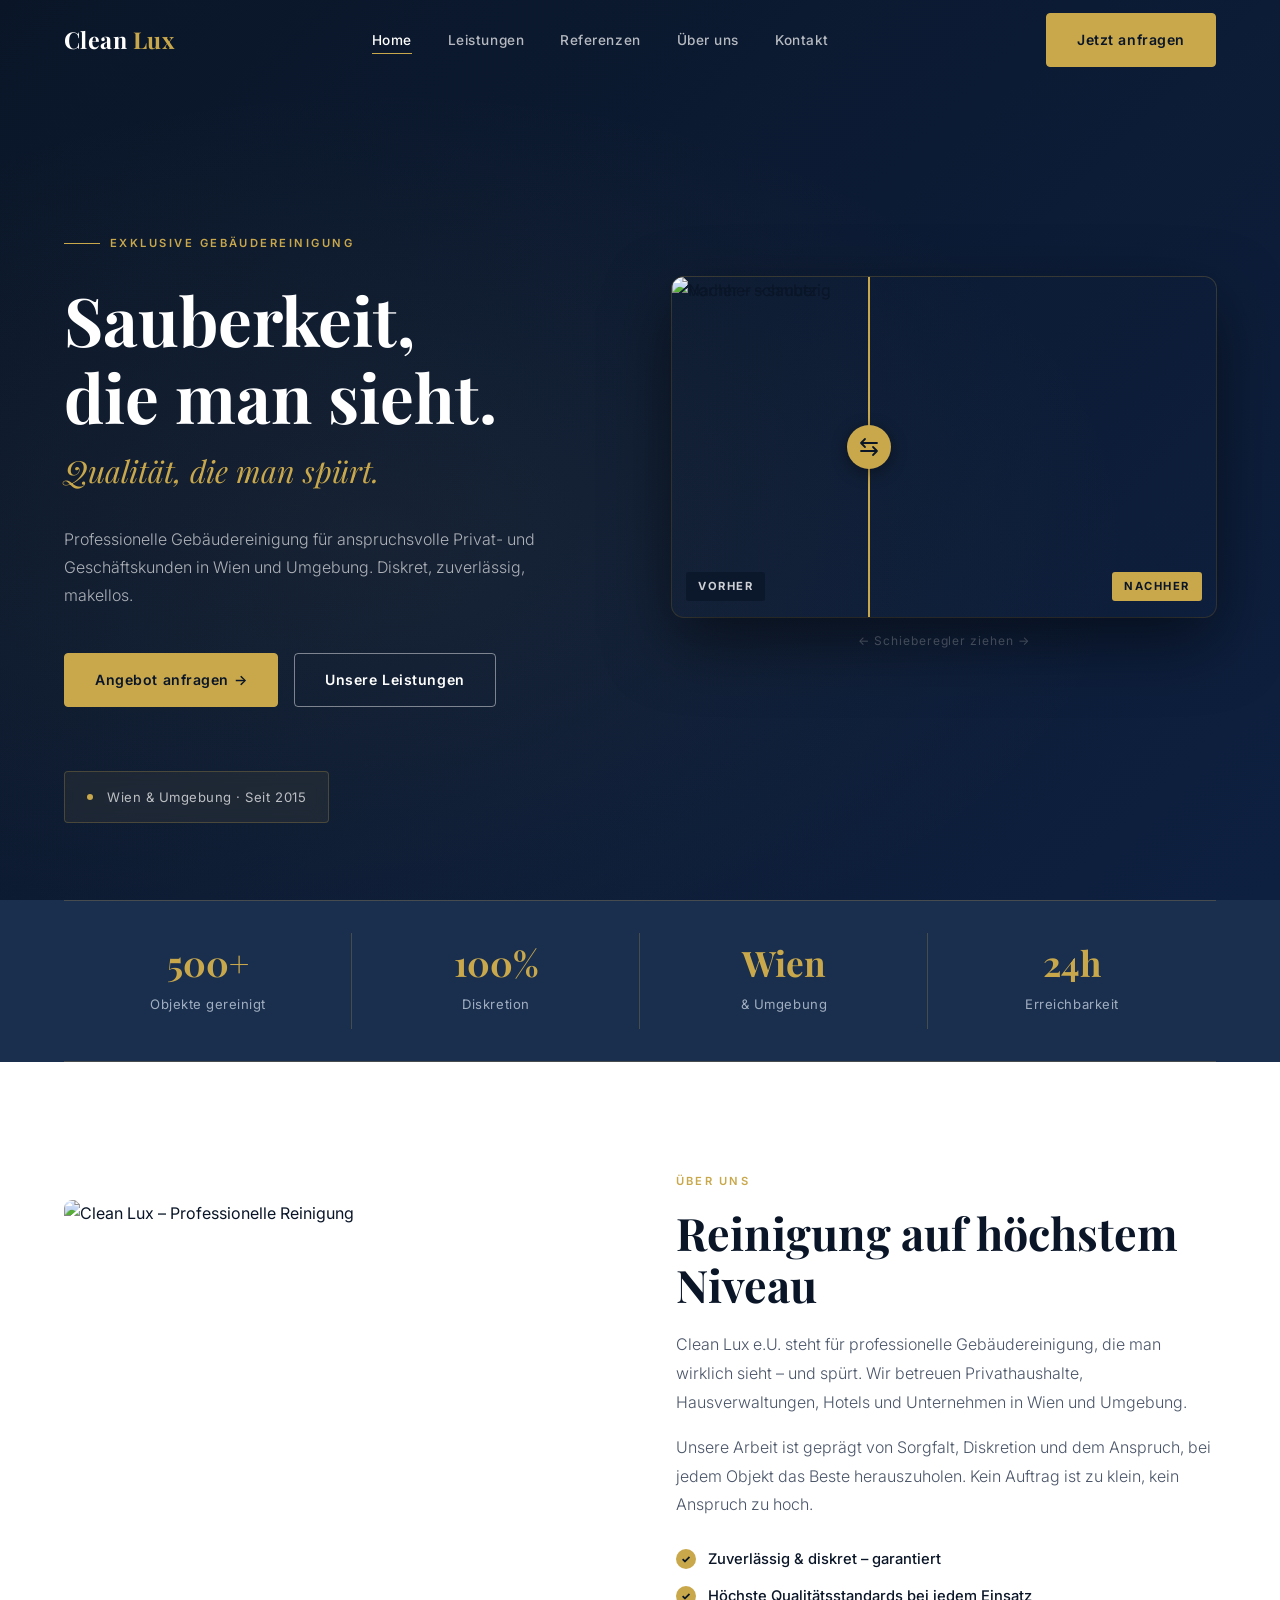
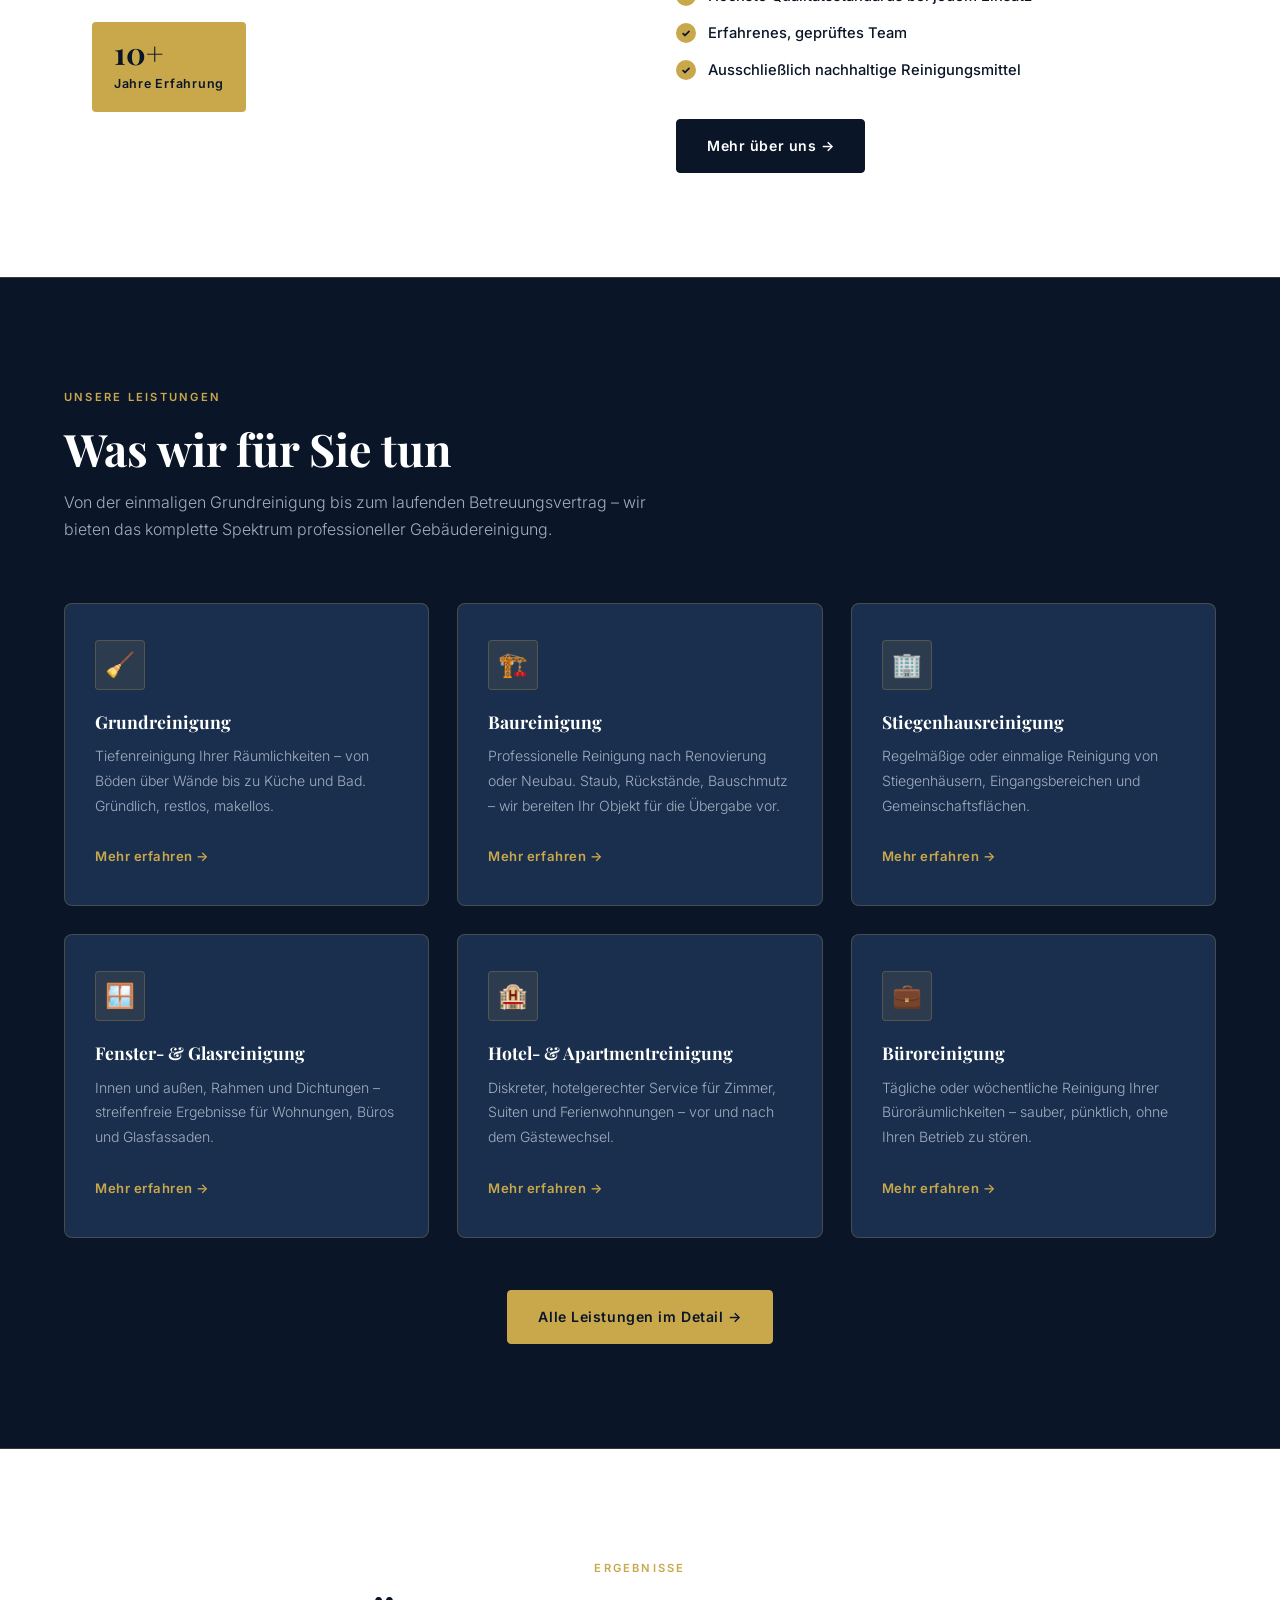
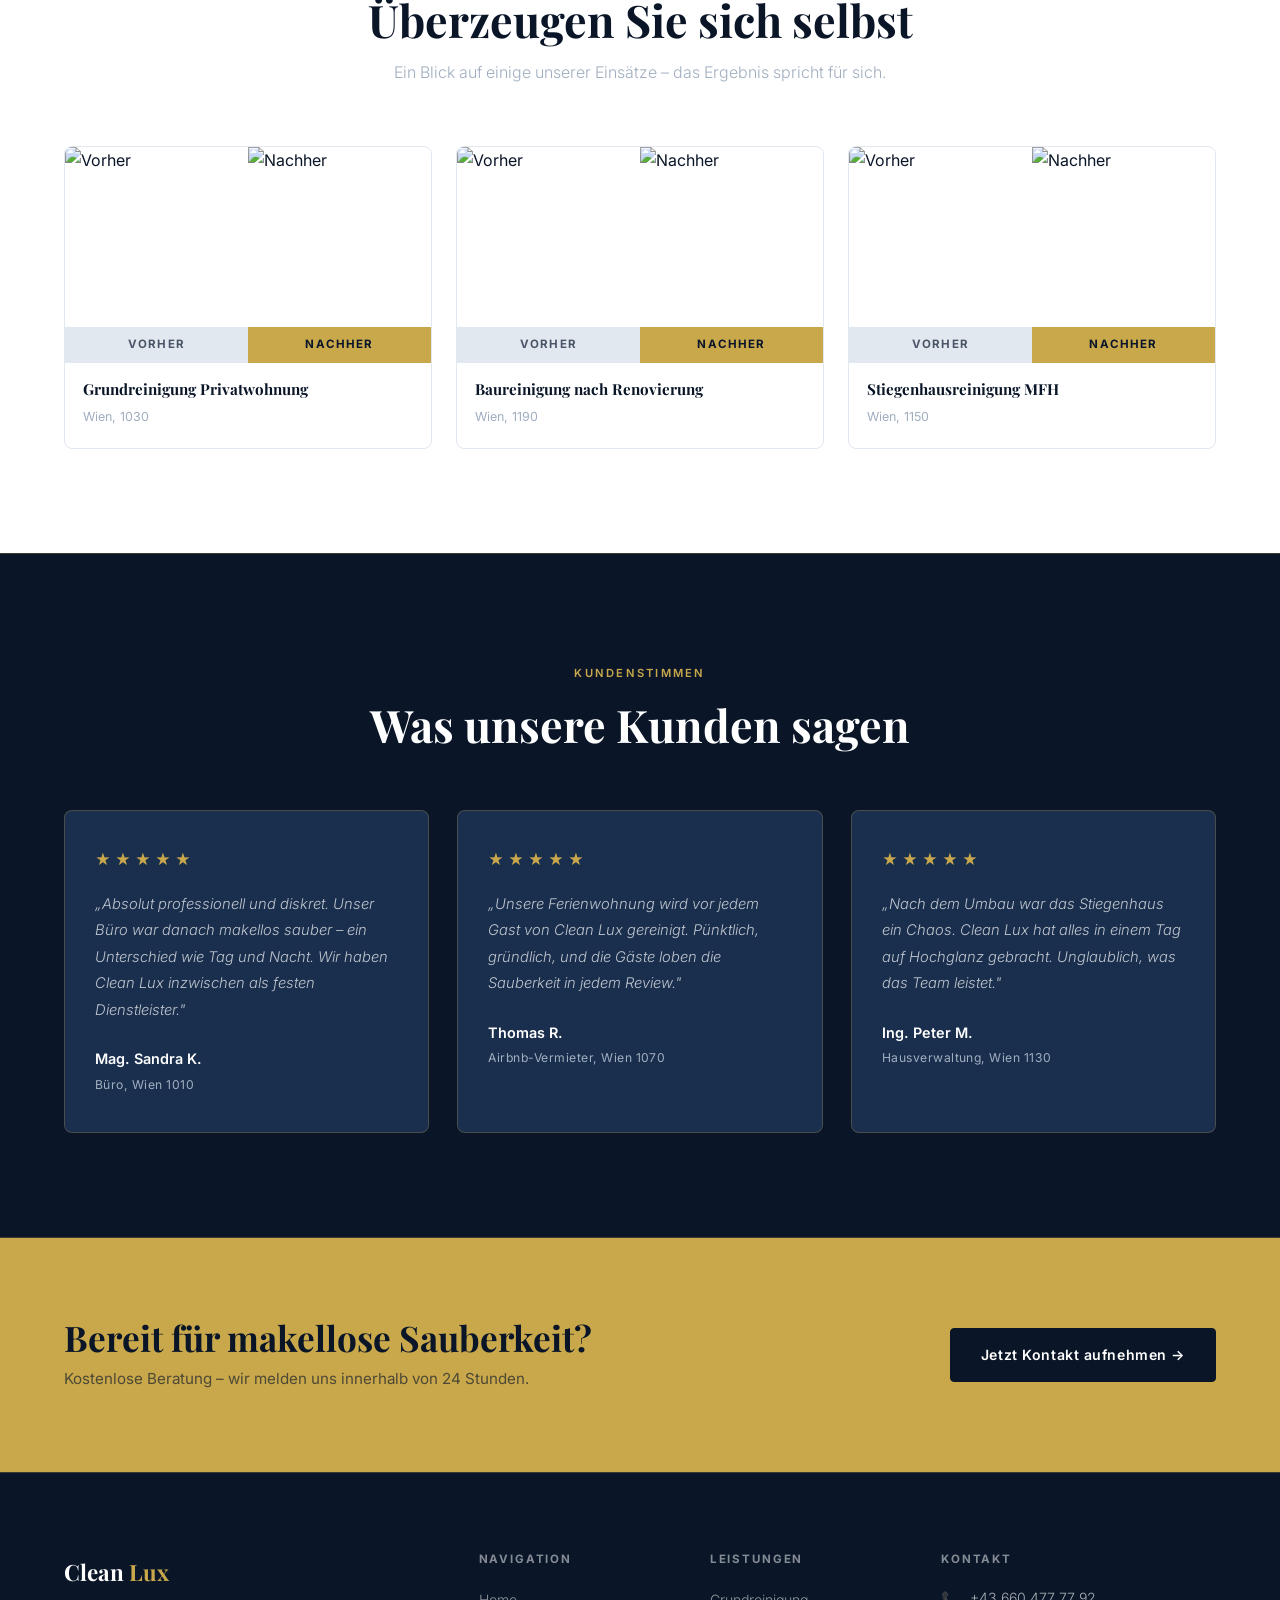
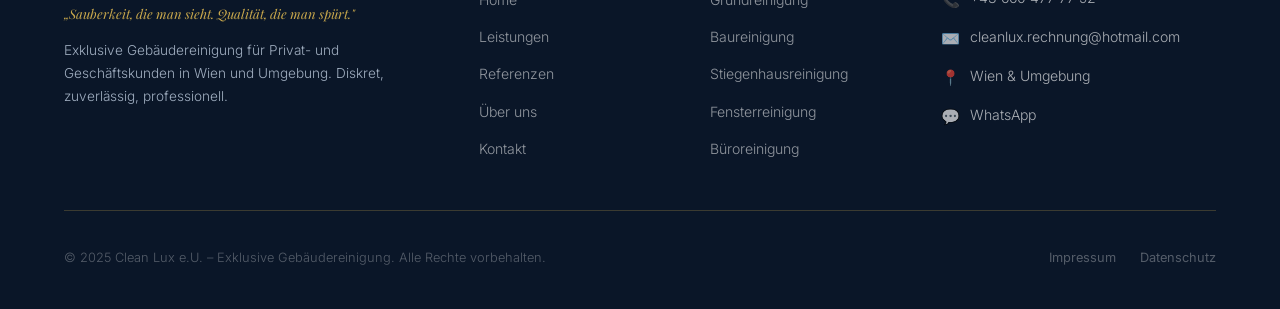
==== commit 341d3239: "Add before/after slider to hero section - Split hero layout: text left, interactive slider right - A" ====
--- a/index.html
+++ b/index.html
@@ -41,9 +41,11 @@
   </header>
 
   <!-- HERO -->
-  <section class="hero">
-    <div class="hero__bg" style="background-image: url('https://picsum.photos/1600/900?random=10');"></div>
-    <div class="container">
+  <section class="hero hero--split">
+    <div class="hero__bg-solid"></div>
+    <div class="container hero__split-inner">
+
+      <!-- LEFT: Text -->
       <div class="hero__content">
         <div class="hero__label">Exklusive Gebäudereinigung</div>
         <h1 class="hero__title">Sauberkeit,<br />die man sieht.</h1>
@@ -58,6 +60,30 @@
           <span class="hero__badge-text">Wien &amp; Umgebung · Seit 2015</span>
         </div>
       </div>
+
+      <!-- RIGHT: Before/After Slider -->
+      <div class="hero__slider-wrap">
+        <div class="ba-slider" id="baSlider">
+          <div class="ba-slider__after">
+            <img src="https://d8j0ntlcm91z4.cloudfront.net/user_3Fo8OJRpdPkxkR7ZYIqtBbCpSjX/hf_20260630_120812_c2cef8cf-f22a-4e39-aa4e-3d2dedf19e68.png" alt="Nachher – sauber" draggable="false" />
+          </div>
+          <div class="ba-slider__before" id="baBefore">
+            <img src="https://d8j0ntlcm91z4.cloudfront.net/user_3Fo8OJRpdPkxkR7ZYIqtBbCpSjX/hf_20260630_120811_177151da-788c-4da2-950e-7464f03525ee.png" alt="Vorher – schmutzig" draggable="false" />
+          </div>
+          <div class="ba-slider__handle" id="baHandle">
+            <div class="ba-slider__line"></div>
+            <div class="ba-slider__btn">
+              <svg width="20" height="20" viewBox="0 0 20 20" fill="none">
+                <path d="M6 10l-4-4m0 0l4-4M2 6h16M14 10l4 4m0 0l-4 4M18 14H2" stroke="currentColor" stroke-width="1.8" stroke-linecap="round" stroke-linejoin="round"/>
+              </svg>
+            </div>
+          </div>
+          <div class="ba-slider__label ba-slider__label--before">Vorher</div>
+          <div class="ba-slider__label ba-slider__label--after">Nachher</div>
+        </div>
+        <p class="ba-slider__hint">← Schieberegler ziehen →</p>
+      </div>
+
     </div>
   </section>
 
--- a/css/style.css
+++ b/css/style.css
@@ -344,6 +344,156 @@
   border-radius: 50%;
 }
 .hero__badge-text { font-size: 0.82rem; color: rgba(255,255,255,0.7); font-weight: 400; letter-spacing: 0.04em; }
+
+/* =============================================
+   HERO – SPLIT LAYOUT (with slider)
+   ============================================= */
+.hero--split {
+  min-height: 100vh;
+  display: flex;
+  align-items: center;
+  padding: 0;
+  overflow: hidden;
+}
+
+.hero__bg-solid {
+  position: absolute;
+  inset: 0;
+  background: linear-gradient(135deg, var(--color-bg-dark) 0%, #0e2040 100%);
+  z-index: 0;
+}
+.hero__bg-solid::after {
+  content: '';
+  position: absolute;
+  inset: 0;
+  background: radial-gradient(ellipse at 30% 60%, rgba(201,168,76,0.06) 0%, transparent 60%);
+}
+
+.hero__split-inner {
+  position: relative;
+  z-index: 1;
+  display: grid;
+  grid-template-columns: 1fr 1fr;
+  gap: 64px;
+  align-items: center;
+  padding-top: 100px;
+  padding-bottom: 72px;
+  width: 100%;
+}
+
+/* =============================================
+   BEFORE / AFTER SLIDER
+   ============================================= */
+.hero__slider-wrap {
+  display: flex;
+  flex-direction: column;
+  align-items: center;
+  gap: 14px;
+}
+
+.ba-slider {
+  position: relative;
+  width: 100%;
+  aspect-ratio: 16/10;
+  border-radius: 12px;
+  overflow: hidden;
+  cursor: ew-resize;
+  user-select: none;
+  box-shadow: 0 24px 64px rgba(0,0,0,0.5), 0 0 0 1px var(--color-border);
+}
+
+.ba-slider__after,
+.ba-slider__before {
+  position: absolute;
+  inset: 0;
+}
+.ba-slider__after img,
+.ba-slider__before img {
+  width: 100%;
+  height: 100%;
+  object-fit: cover;
+  display: block;
+  pointer-events: none;
+}
+
+.ba-slider__before {
+  width: 50%;
+  overflow: hidden;
+}
+.ba-slider__before img {
+  width: auto;
+  min-width: 100%;
+  max-width: none;
+}
+
+.ba-slider__handle {
+  position: absolute;
+  top: 0; bottom: 0;
+  left: 50%;
+  transform: translateX(-50%);
+  display: flex;
+  flex-direction: column;
+  align-items: center;
+  justify-content: center;
+  z-index: 10;
+  pointer-events: none;
+}
+
+.ba-slider__line {
+  position: absolute;
+  top: 0; bottom: 0;
+  width: 2px;
+  background: var(--color-accent);
+  left: 50%;
+  transform: translateX(-50%);
+}
+
+.ba-slider__btn {
+  width: 44px;
+  height: 44px;
+  border-radius: 50%;
+  background: var(--color-accent);
+  color: var(--color-bg-dark);
+  display: flex;
+  align-items: center;
+  justify-content: center;
+  box-shadow: 0 4px 16px rgba(0,0,0,0.4);
+  position: relative;
+  z-index: 1;
+  transition: transform 0.15s ease, background 0.15s ease;
+}
+.ba-slider:active .ba-slider__btn { transform: scale(1.1); }
+
+.ba-slider__label {
+  position: absolute;
+  bottom: 16px;
+  font-size: 0.7rem;
+  font-weight: 700;
+  letter-spacing: 0.14em;
+  text-transform: uppercase;
+  padding: 5px 12px;
+  border-radius: 3px;
+  z-index: 5;
+  pointer-events: none;
+}
+.ba-slider__label--before {
+  left: 14px;
+  background: rgba(10,22,40,0.75);
+  color: rgba(255,255,255,0.8);
+  backdrop-filter: blur(4px);
+}
+.ba-slider__label--after {
+  right: 14px;
+  background: var(--color-accent);
+  color: var(--color-bg-dark);
+}
+
+.ba-slider__hint {
+  font-size: 0.75rem;
+  color: rgba(255,255,255,0.3);
+  letter-spacing: 0.08em;
+  text-align: center;
+}
 
 /* =============================================
    STATS BAR
@@ -891,6 +1041,14 @@
   .section { padding: 72px 0; }
   .nav__links, .nav__cta { display: none; }
   .nav__burger { display: flex; }
+
+  .hero--split .hero__split-inner {
+    grid-template-columns: 1fr;
+    gap: 40px;
+    padding-top: 110px;
+    padding-bottom: 56px;
+  }
+  .hero__slider-wrap { order: -1; }
   .hero { padding-bottom: 56px; }
   .hero__cta { flex-direction: column; align-items: flex-start; }
   .stats__inner { grid-template-columns: 1fr 1fr; }
